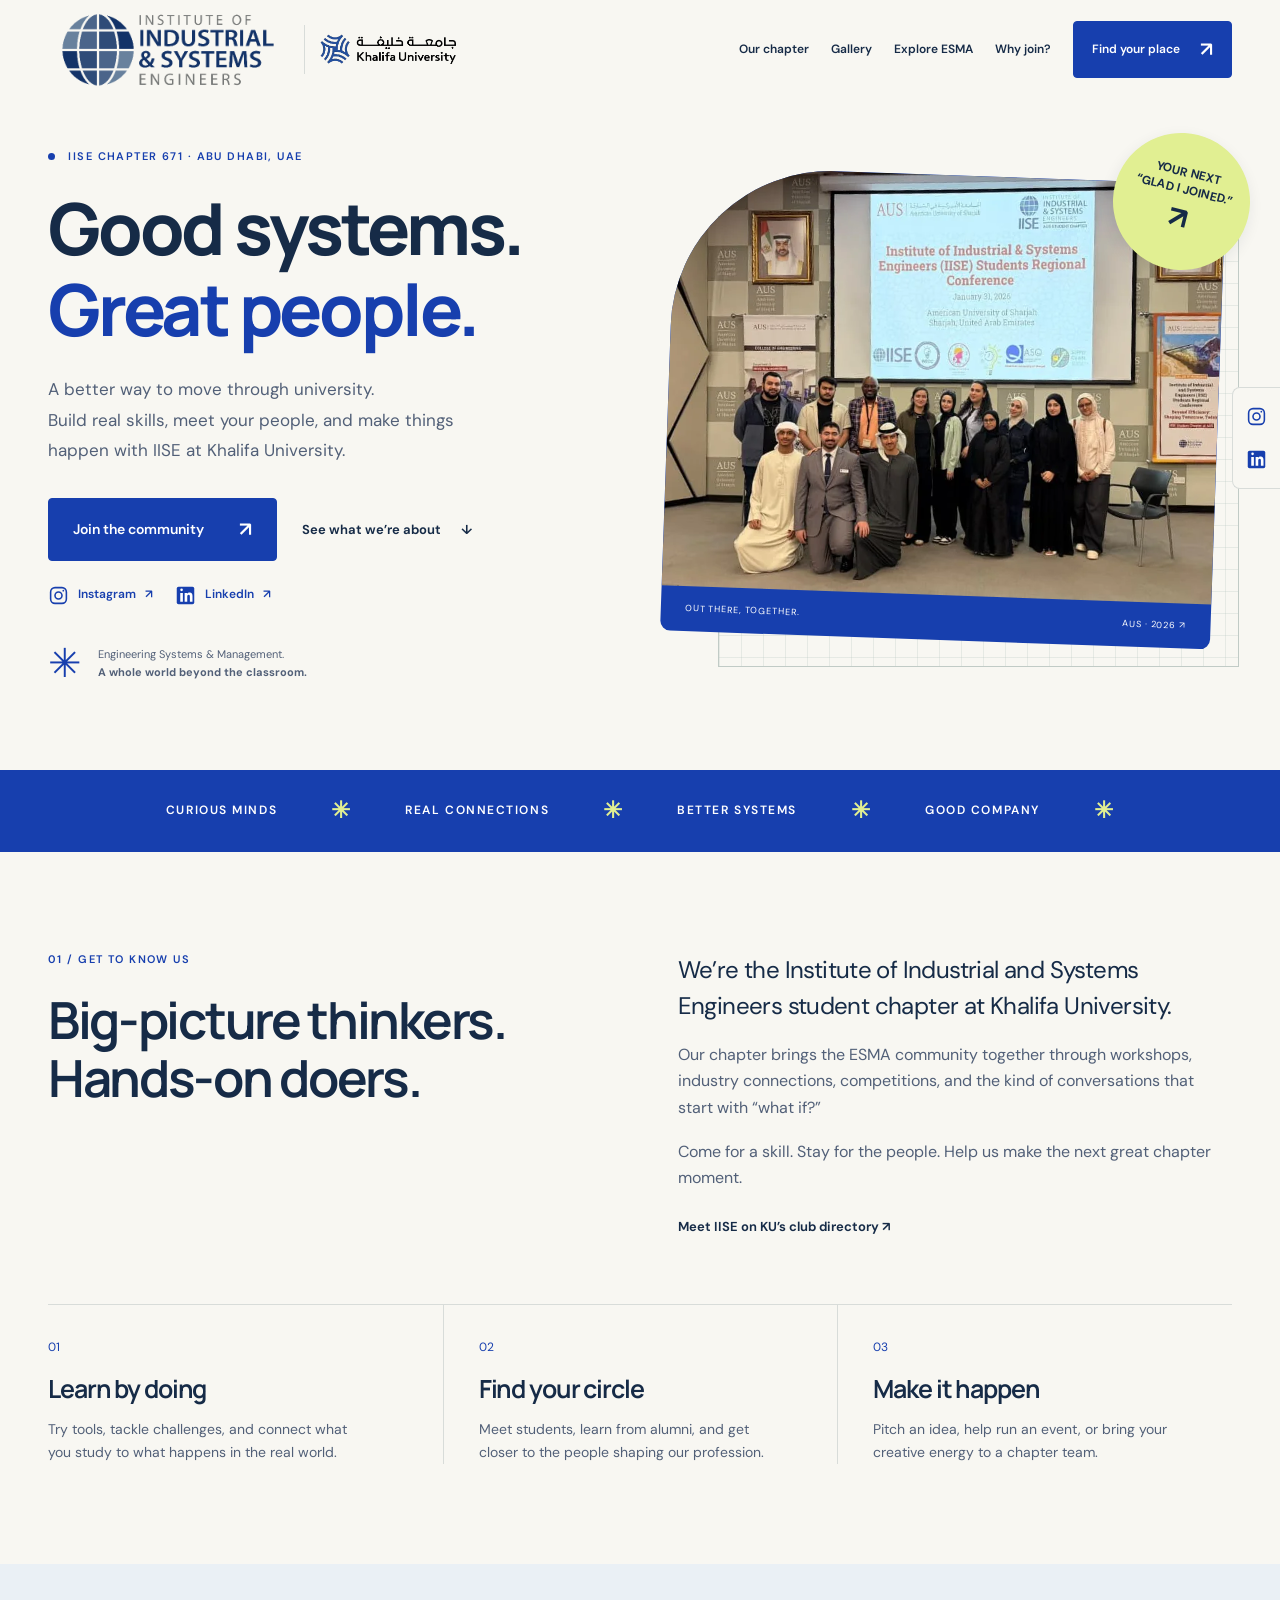
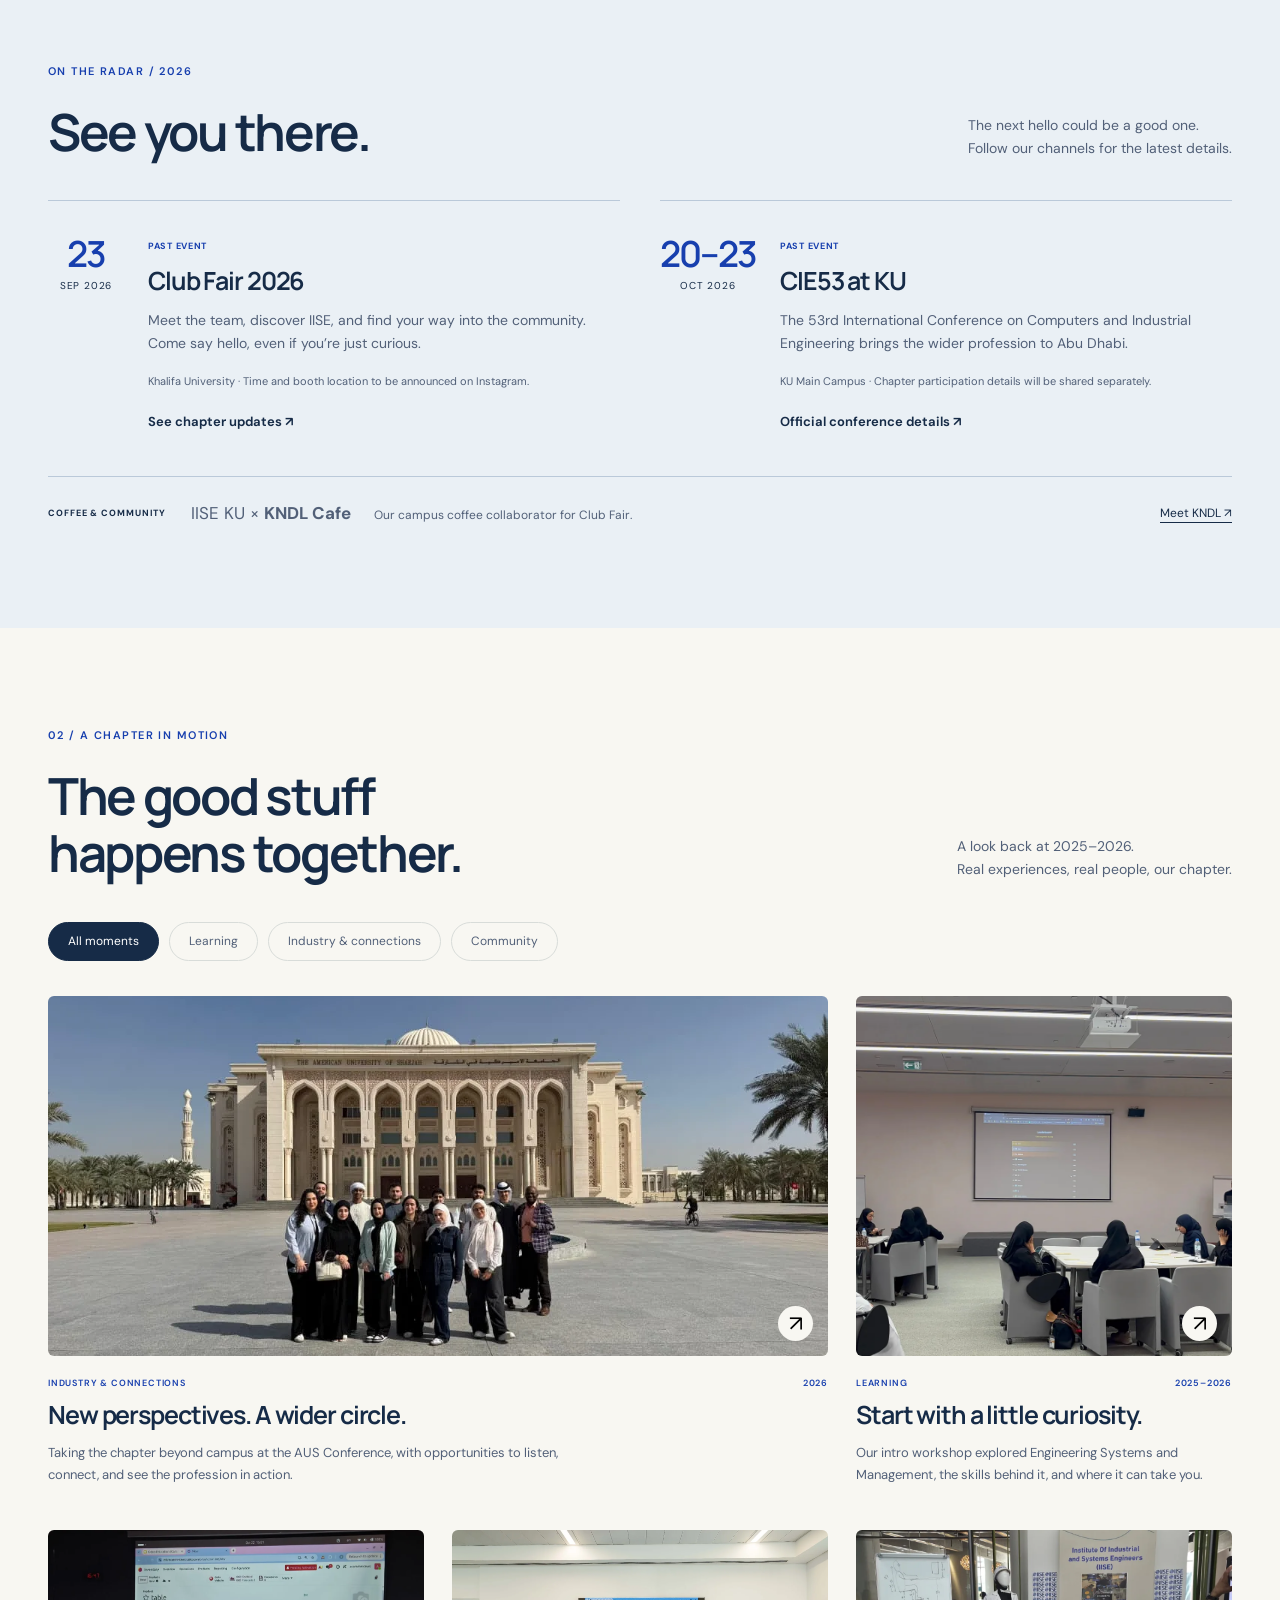
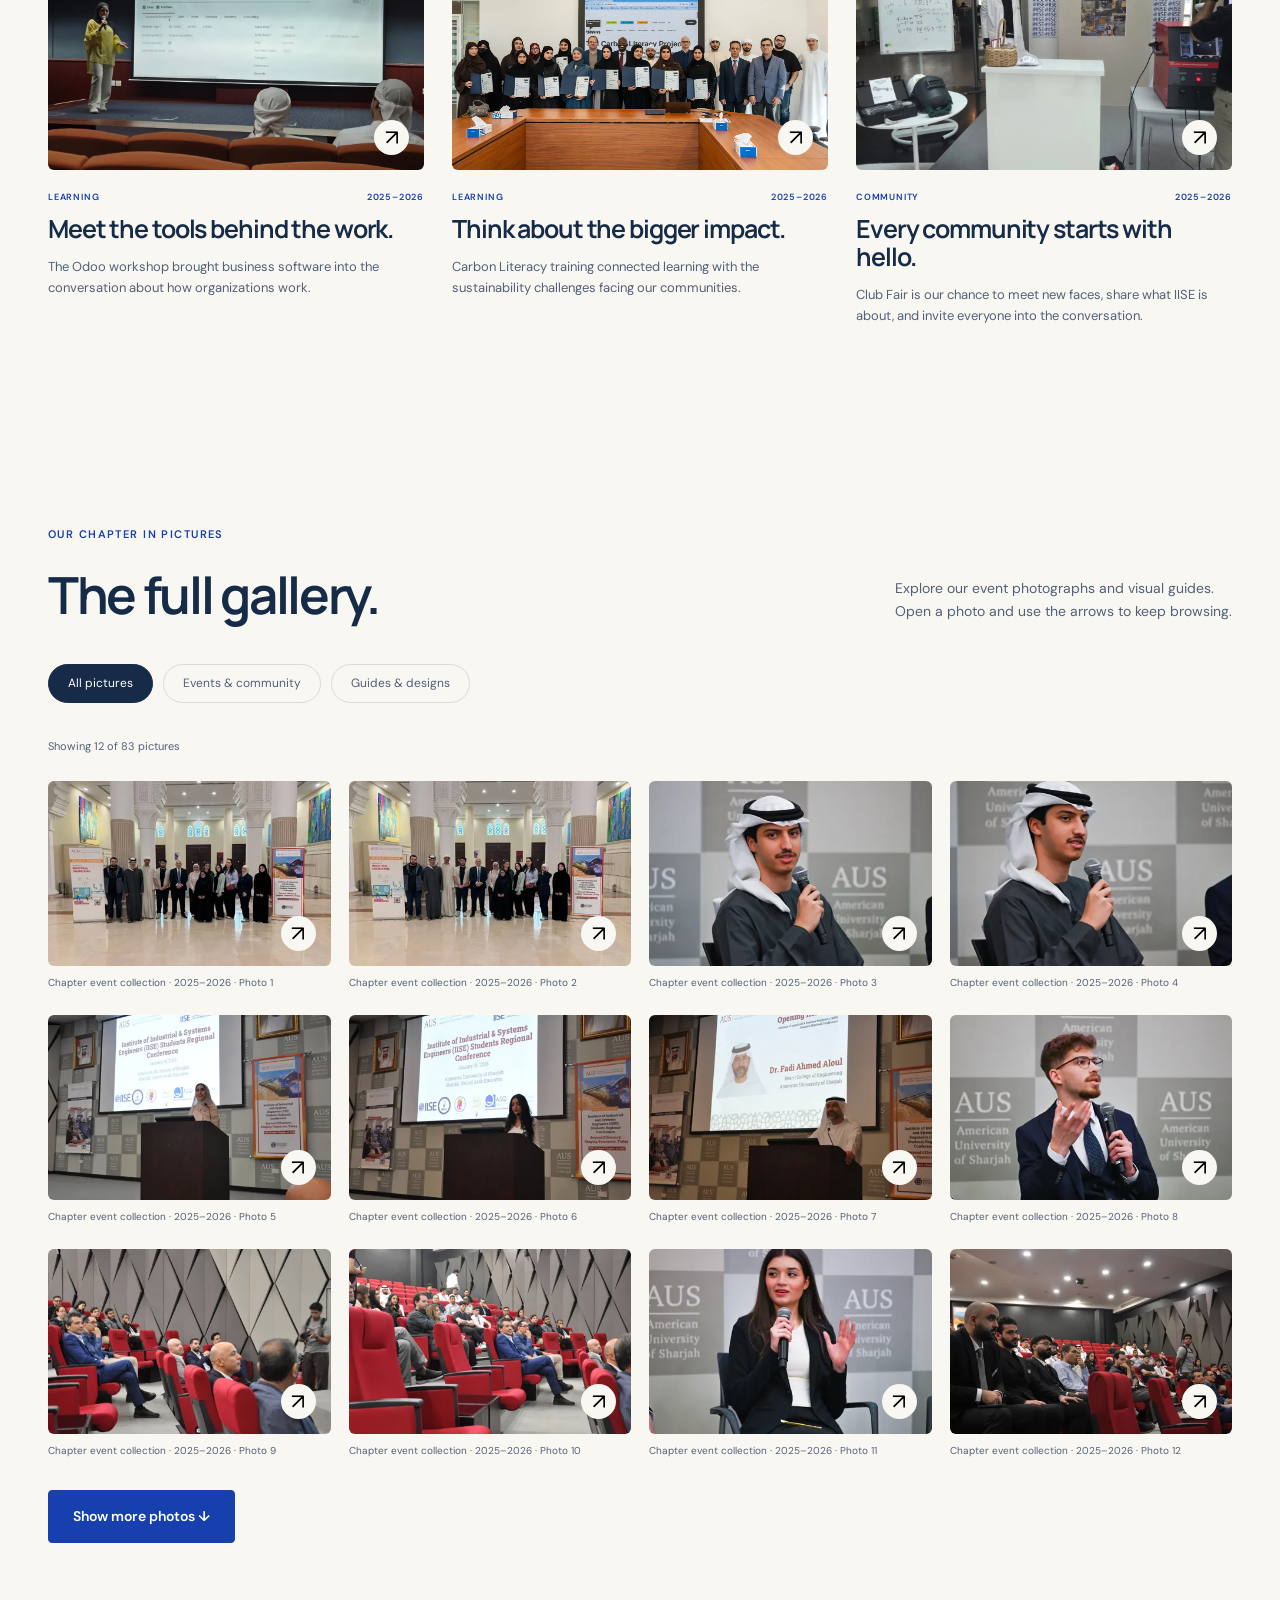
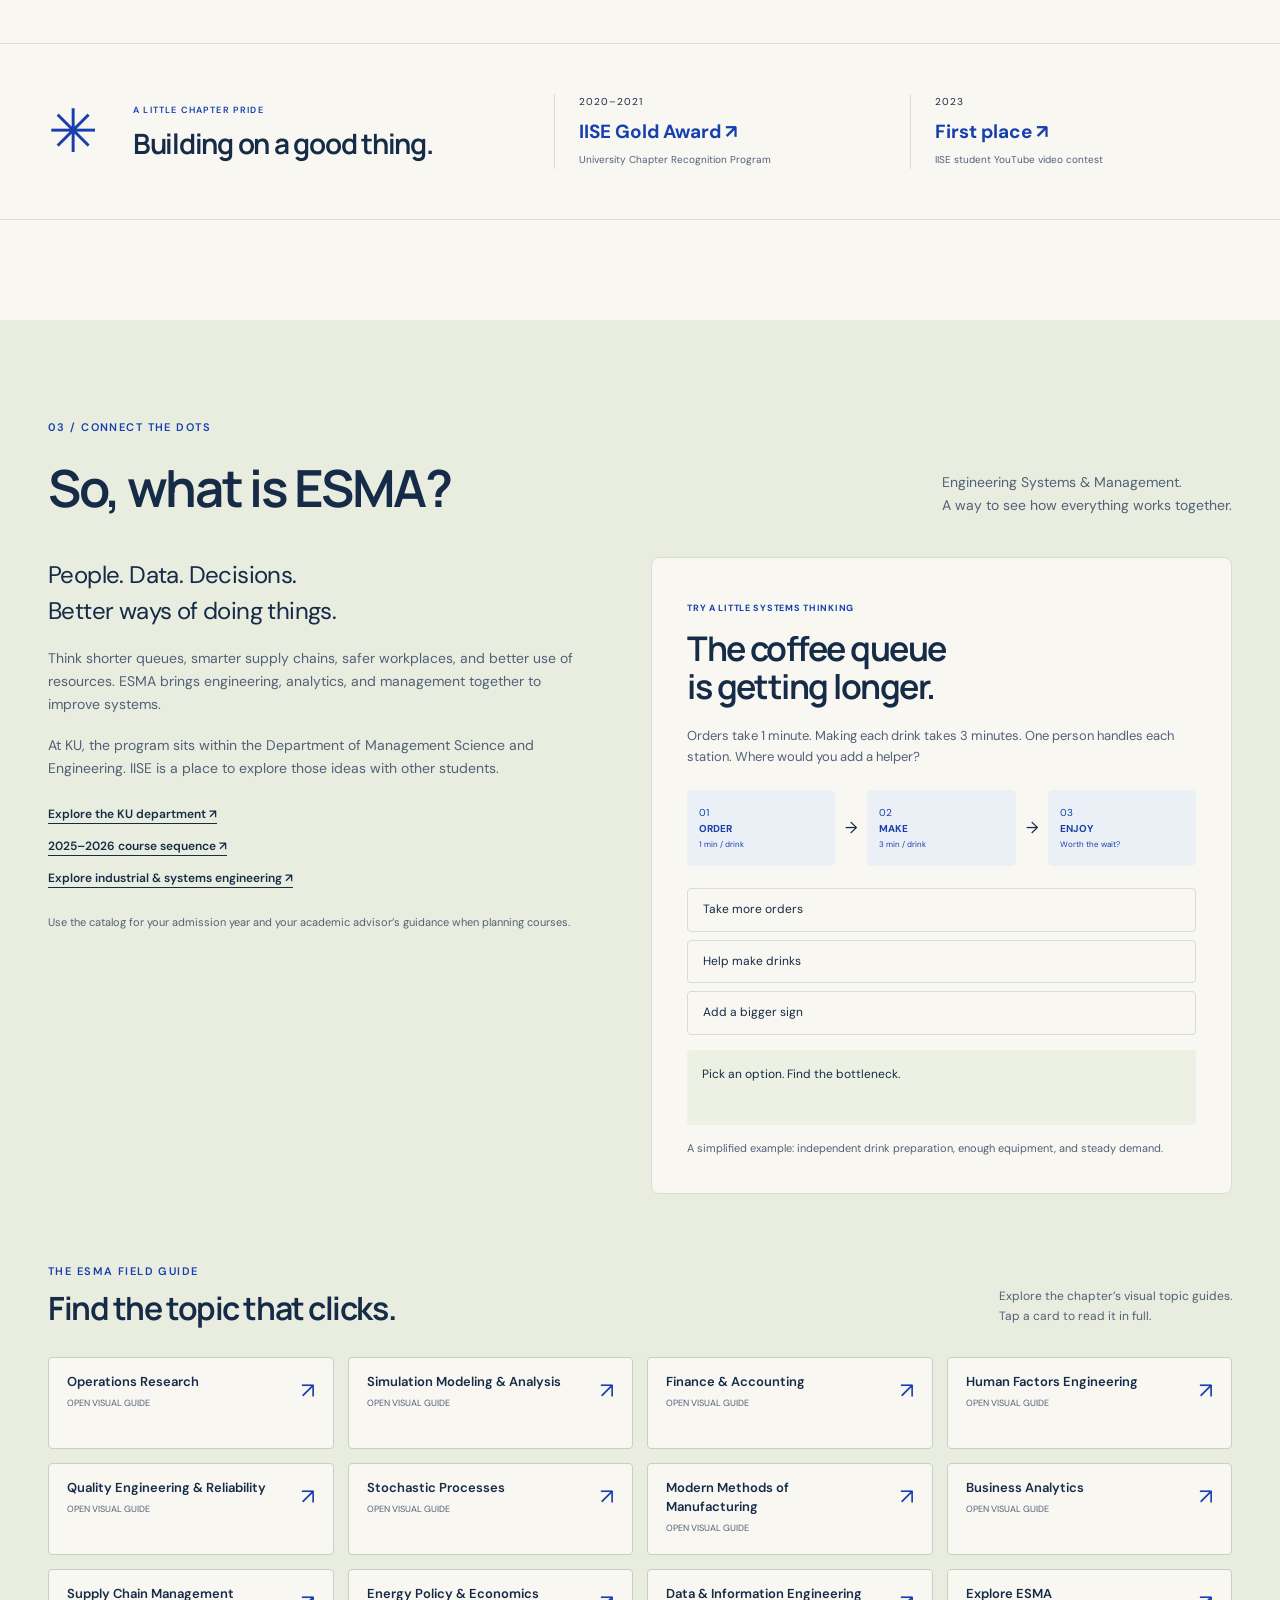
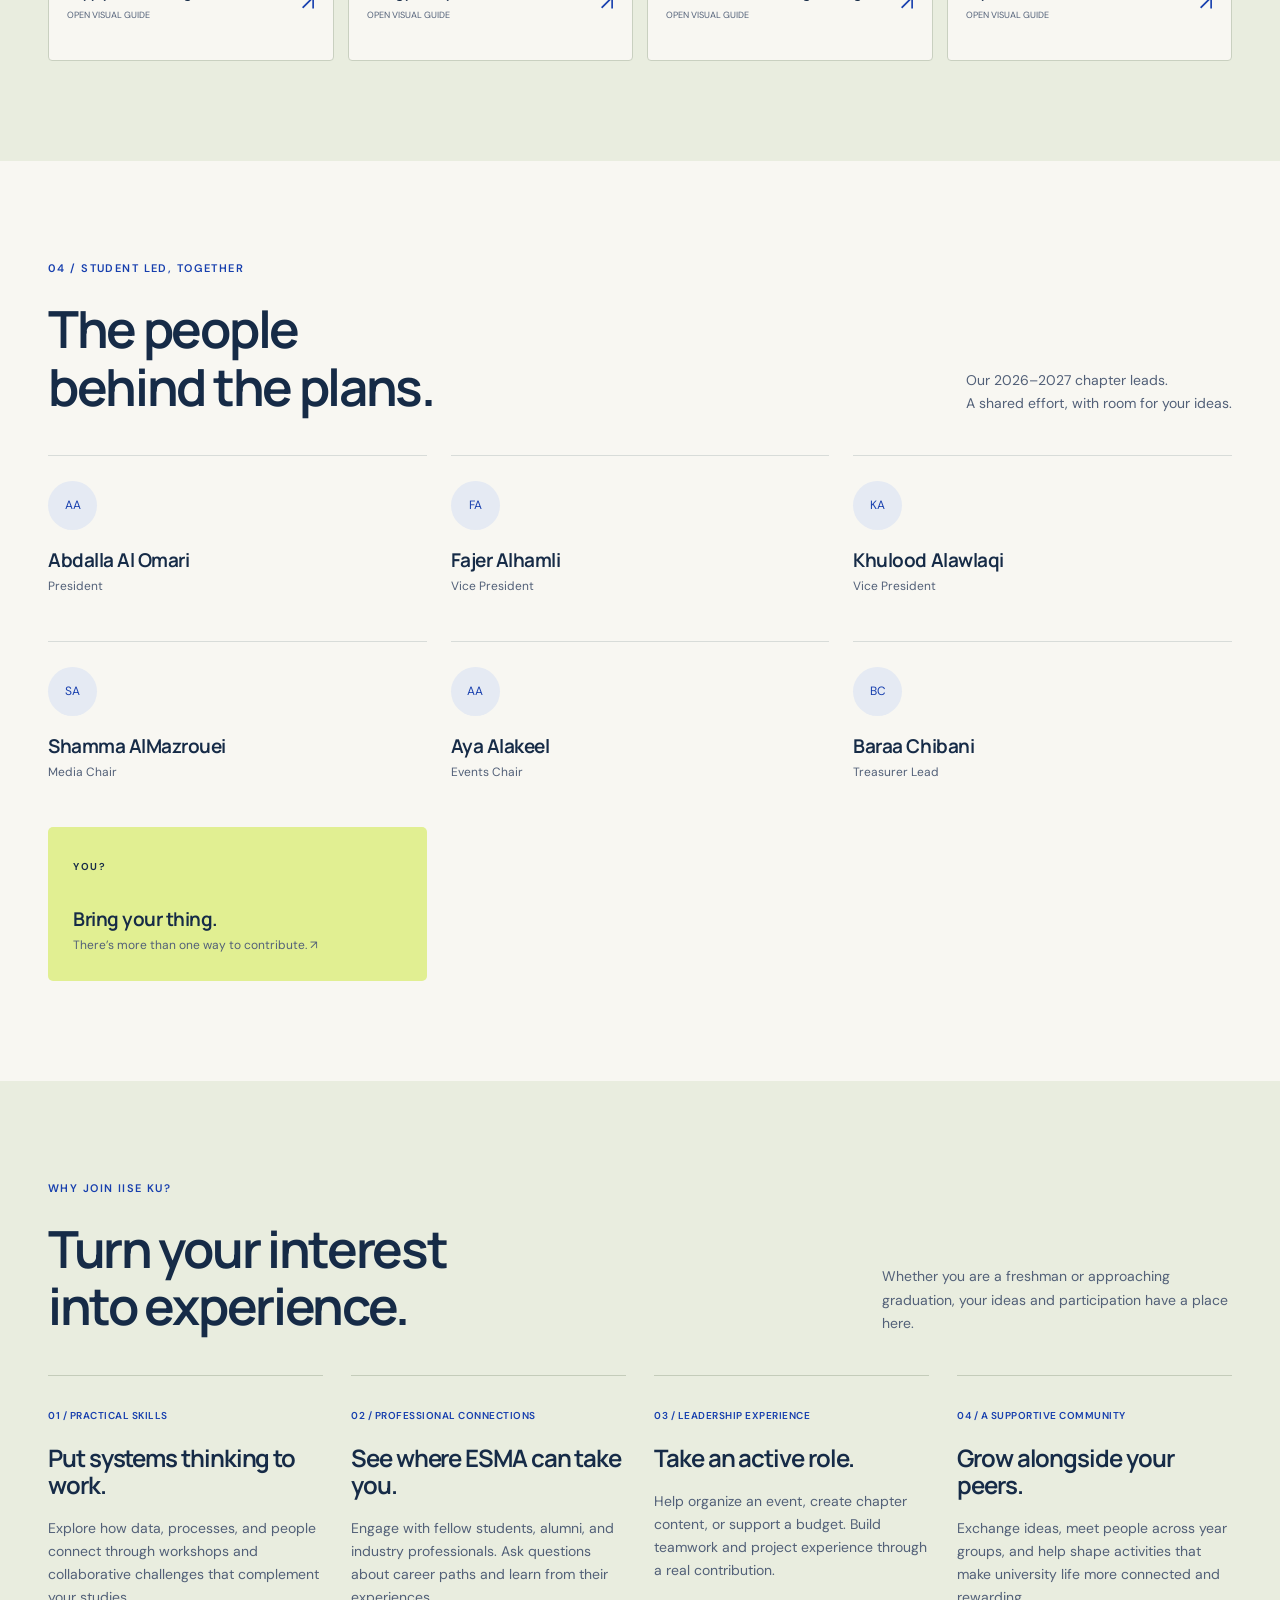
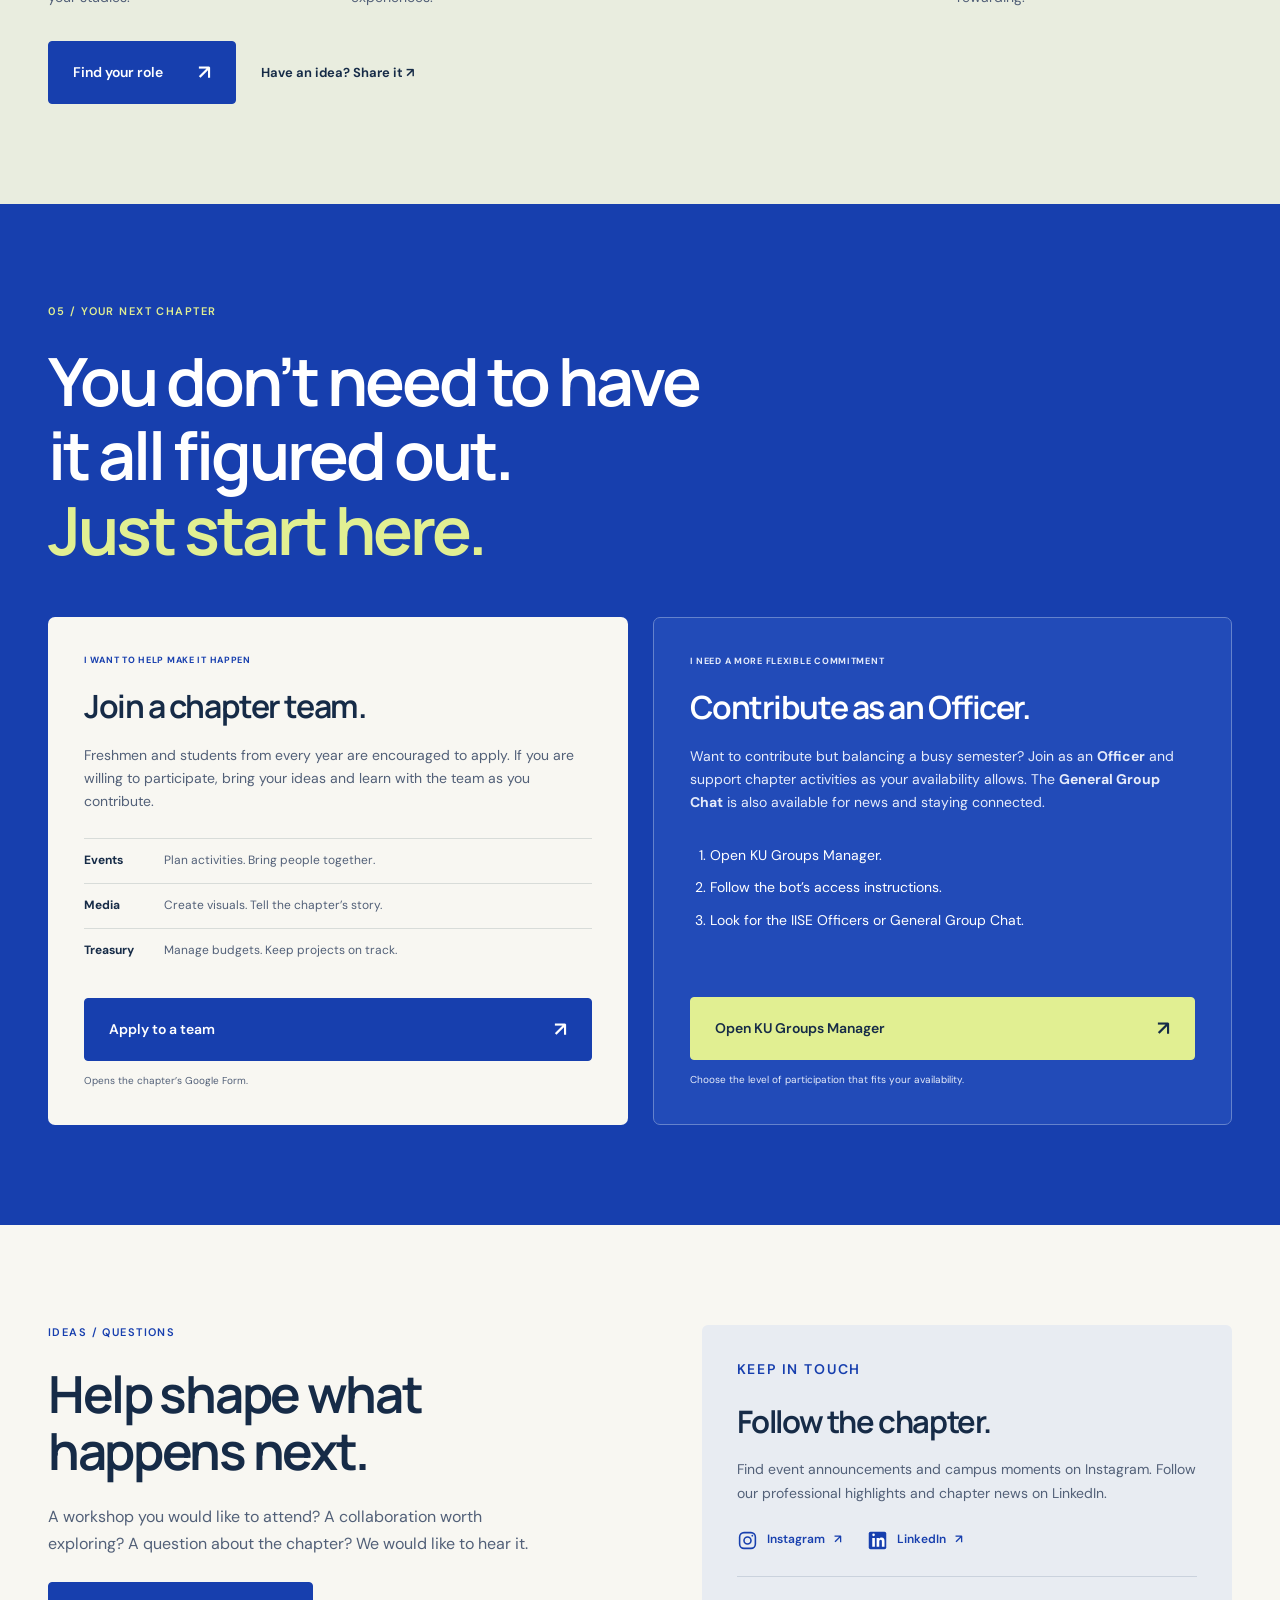
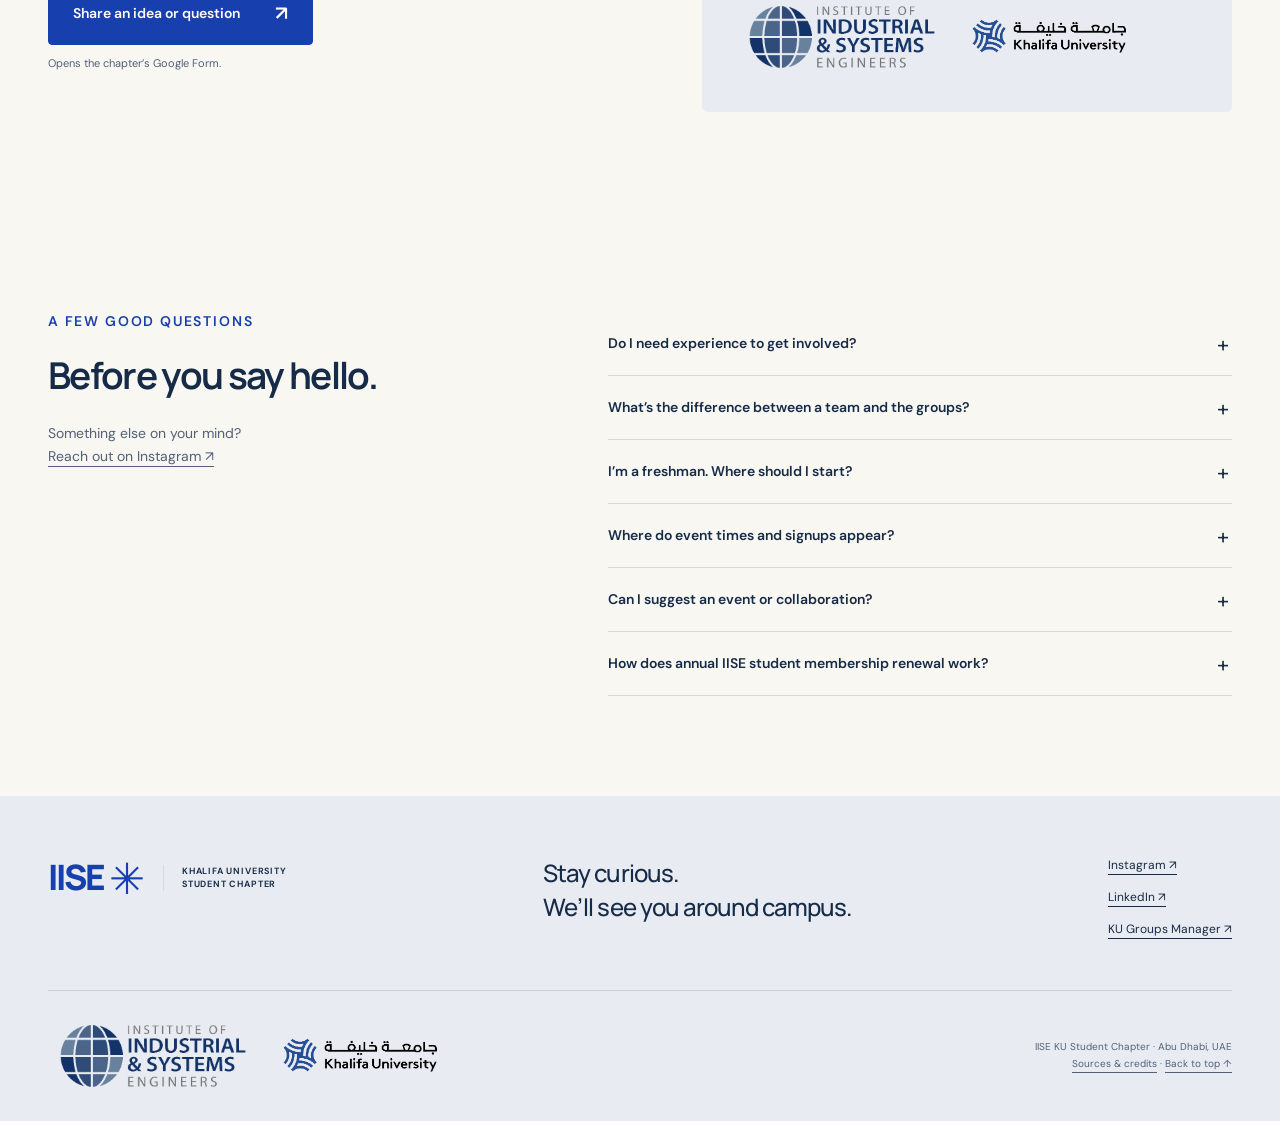
==== index.html @ 6541c5f5 "Initial chapter website" ====
<!doctype html>
<html lang="en">
<head>
<meta charset="UTF-8"><meta name="viewport" content="width=device-width,initial-scale=1">
<title>IISE KU Chapter — Find your people. Build what comes next.</title>
<meta name="description" content="Meet Khalifa University's IISE student chapter. Explore Engineering Systems and Management, discover our events, and join the community or a chapter team.">
<meta name="theme-color" content="#153ba6"><meta property="og:title" content="IISE KU Chapter — Engineering a better everyday"><meta property="og:description" content="Real skills. Good company. A community for curious minds at Khalifa University."><meta property="og:type" content="website">
<link rel="icon" href="assets/favicon.svg" type="image/svg+xml"><link rel="stylesheet" href="styles.css"><script src="app.js" defer></script>
</head>
<body>
<a class="skip" href="#main">Skip to content</a>
<header class="header"><a href="#" class="brand" aria-label="IISE KU home"><span class="header-logos"><img src="assets/iise-logo.png" alt="IISE" width="78" height="70"><img src="assets/ku-logo.png" alt="Khalifa University" width="165" height="60"></span></a><button class="menu-toggle" aria-controls="nav" aria-expanded="false">Menu <span>☰</span></button><nav id="nav" aria-label="Main navigation"><a href="#about">Our chapter</a><a href="#gallery">Gallery</a><a href="#explore">Explore ESMA</a><a href="#why-join">Why join?</a><a href="#join" class="button small">Find your place <span>↗</span></a></nav></header>
<aside class="social-rail" aria-label="Follow IISE KU"><a href="https://www.instagram.com/iise.ku/" target="_blank" rel="noopener noreferrer" aria-label="Follow IISE KU on Instagram" title="Instagram"><svg viewbox="0 0 24 24" aria-hidden="true"><rect x="3" y="3" width="18" height="18" rx="5" fill="none" stroke="currentColor" stroke-width="1.8"></rect><circle cx="12" cy="12" r="4" fill="none" stroke="currentColor" stroke-width="1.8"></circle><circle cx="17.5" cy="6.5" r="1" fill="currentColor"></circle></svg><span>Instagram</span><span aria-hidden="true">↗</span></a><a href="https://www.linkedin.com/company/khalifa-university-iise-student-chapter/" target="_blank" rel="noopener noreferrer" aria-label="Follow IISE KU on LinkedIn" title="LinkedIn"><svg viewbox="0 0 24 24" aria-hidden="true"><rect x="2" y="2" width="20" height="20" rx="2" fill="currentColor"></rect><path fill="var(--social-icon-fill,#fff)" d="M6 9h3v10H6zm1.5-5a1.5 1.5 0 1 0 0 3 1.5 1.5 0 0 0 0-3M11 9h3v1.3c.6-1 1.4-1.6 2.8-1.6 2.3 0 3.2 1.5 3.2 4V19h-3v-5.6c0-1.4-.3-2.2-1.4-2.2s-1.6.8-1.6 2.2V19h-3z"></path></svg><span>LinkedIn</span><span aria-hidden="true">↗</span></a></aside><main id="main">
<section class="hero wrap"><div class="hero-copy"><p class="eyebrow"><span class="dot"></span> IISE CHAPTER 671 · ABU DHABI, UAE</p><h1>Good systems.<br><span>Great people.</span></h1><p class="intro">A better way to move through university.<br>Build real skills, meet your people, and make things happen with IISE at Khalifa University.</p><div class="buttons"><a class="button" href="#join">Join the community <span>↗</span></a><a class="text-link" href="#moments">See what we’re about <span>↓</span></a></div><div class="hero-socials" aria-label="Chapter social media"><a href="https://www.instagram.com/iise.ku/" target="_blank" rel="noopener noreferrer"><svg viewbox="0 0 24 24" aria-hidden="true"><rect x="3" y="3" width="18" height="18" rx="5" fill="none" stroke="currentColor" stroke-width="1.8"></rect><circle cx="12" cy="12" r="4" fill="none" stroke="currentColor" stroke-width="1.8"></circle><circle cx="17.5" cy="6.5" r="1" fill="currentColor"></circle></svg><span>Instagram</span><span aria-hidden="true">↗</span></a><a href="https://www.linkedin.com/company/khalifa-university-iise-student-chapter/" target="_blank" rel="noopener noreferrer"><svg viewbox="0 0 24 24" aria-hidden="true"><rect x="2" y="2" width="20" height="20" rx="2" fill="currentColor"></rect><path fill="var(--social-icon-fill,#fff)" d="M6 9h3v10H6zm1.5-5a1.5 1.5 0 1 0 0 3 1.5 1.5 0 0 0 0-3M11 9h3v1.3c.6-1 1.4-1.6 2.8-1.6 2.3 0 3.2 1.5 3.2 4V19h-3v-5.6c0-1.4-.3-2.2-1.4-2.2s-1.6.8-1.6 2.2V19h-3z"></path></svg><span>LinkedIn</span><span aria-hidden="true">↗</span></a></div><div class="hero-bottom"><span class="mini-star" aria-hidden="true">✳</span><p>Engineering Systems &amp; Management.<br><strong>A whole world beyond the classroom.</strong></p></div></div><div class="hero-art"><div class="photo-frame"><img src="assets/hero.webp" width="1500" height="1000" alt="IISE students together at the 2026 AUS regional conference" fetchpriority="high"><div class="photo-caption"><span>OUT THERE, TOGETHER.</span><span>AUS · 2026 ↗</span></div></div><span class="sticker">YOUR NEXT<br>“GLAD I JOINED.”<span aria-hidden="true">↗</span></span><div class="grid-decoration" aria-hidden="true"></div></div></section>
<div class="ribbon" aria-label="Our interests"><span>CURIOUS MINDS</span><b aria-hidden="true">✳</b><span>REAL CONNECTIONS</span><b aria-hidden="true">✳</b><span>BETTER SYSTEMS</span><b aria-hidden="true">✳</b><span>GOOD COMPANY</span><b aria-hidden="true">✳</b></div>
<section class="section wrap about" id="about"><div><p class="eyebrow">01 / GET TO KNOW US</p><h2>Big-picture thinkers.<br>Hands-on doers.</h2></div><div><p class="large-copy">We’re the Institute of Industrial and Systems Engineers student chapter at Khalifa University.</p><p>Our chapter brings the ESMA community together through workshops, industry connections, competitions, and the kind of conversations that start with “what if?”</p><p>Come for a skill. Stay for the people. Help us make the next great chapter moment.</p><a href="https://www.ku.ac.ae/student-life/student-clubs-and-organizations" class="text-link" target="_blank" rel="noopener noreferrer">Meet IISE on KU’s club directory ↗</a></div><div class="values"><article><span>01</span><h3>Learn by doing</h3><p>Try tools, tackle challenges, and connect what you study to what happens in the real world.</p></article><article><span>02</span><h3>Find your circle</h3><p>Meet students, learn from alumni, and get closer to the people shaping our profession.</p></article><article><span>03</span><h3>Make it happen</h3><p>Pitch an idea, help run an event, or bring your creative energy to a chapter team.</p></article></div></section>
<section class="events-band" id="next"><div class="wrap section"><div class="section-top"><div><p class="eyebrow">ON THE RADAR / 2026</p><h2>See you there.</h2></div><p>The next hello could be a good one.<br>Follow our channels for the latest details.</p></div><div class="upcoming-grid"><article class="next-event" data-end="2026-09-24"><div class="date-block"><strong>23</strong><span>SEP 2026</span></div><div><span class="tag event-status">CHAPTER MEETUP</span><h3>Find us at Club Fair</h3><p>Meet the team, discover IISE, and find your way into the community. Come say hello, even if you’re just curious.</p><p class="fine">Khalifa University · Time and booth location to be announced on Instagram.</p><a href="https://www.instagram.com/iise.ku/" target="_blank" rel="noopener noreferrer" class="text-link">Get the fair details ↗</a></div></article><article class="next-event" data-end="2026-10-24"><div class="date-block"><strong>20–23</strong><span>OCT 2026</span></div><div><span class="tag event-status">AT KHALIFA UNIVERSITY</span><h3>CIE53 comes to KU</h3><p>The 53rd International Conference on Computers and Industrial Engineering brings the wider profession to Abu Dhabi.</p><p class="fine">KU Main Campus · Chapter participation details will be shared separately.</p><a href="https://www.ku.ac.ae/conferences/the-53rd-international-conference-on-computers-and-industrial-engineering-cie53" target="_blank" rel="noopener noreferrer" class="text-link">Official conference details ↗</a></div></article></div><div class="partner"><span>COFFEE &amp; COMMUNITY</span><p>IISE KU × <strong>KNDL Cafe</strong> <span class="partner-note">Our campus coffee collaborator for Club Fair.</span></p><a href="https://www.instagram.com/kndl.cafe/" target="_blank" rel="noopener noreferrer">Meet KNDL ↗</a></div></div></section>
<section class="section wrap" id="moments"><div class="section-top"><div><p class="eyebrow">02 / A CHAPTER IN MOTION</p><h2>The good stuff<br>happens together.</h2></div><p>A look back at 2025–2026.<br>Real experiences, real people, our chapter.</p></div><div class="filters" role="group" aria-label="Filter chapter moments"><button class="active" data-filter="all" aria-pressed="true">All moments</button><button data-filter="learning" aria-pressed="false">Learning</button><button data-filter="industry" aria-pressed="false">Industry &amp; connections</button><button data-filter="community" aria-pressed="false">Community</button></div><p class="sr-only" id="filter-status" aria-live="polite"></p><div class="moments-grid">
<article class="moment feature" data-category="industry"><button class="image-button" data-photo="assets/aus.webp" data-caption="KU IISE students at the AUS Conference 2026" aria-label="Enlarge AUS conference group photo"><img src="assets/aus.webp" width="1400" height="933" loading="lazy" alt="KU IISE group outside the American University of Sharjah"><span aria-hidden="true">↗</span></button><div class="moment-meta">INDUSTRY &amp; CONNECTIONS <span>2026</span></div><h3>New perspectives. A wider circle.</h3><p>Taking the chapter beyond campus at the AUS Conference, with opportunities to listen, connect, and see the profession in action.</p></article>
<article class="moment" data-category="learning"><button class="image-button" data-photo="assets/intro.webp" data-caption="IISE Intro Workshop · 2025–2026" aria-label="Enlarge intro workshop photo"><img src="assets/intro.webp" width="1200" height="800" loading="lazy" alt="Students participating in the IISE introductory workshop"><span aria-hidden="true">↗</span></button><div class="moment-meta">LEARNING <span>2025–2026</span></div><h3>Start with a little curiosity.</h3><p>Our intro workshop explored Engineering Systems and Management, the skills behind it, and where it can take you.</p></article>
<article class="moment" data-category="learning"><button class="image-button" data-photo="assets/odoo.webp" data-caption="Odoo Workshop · 2025–2026" aria-label="Enlarge Odoo workshop photo"><img src="assets/odoo.webp" width="1200" height="800" loading="lazy" alt="A presenter demonstrating software in the Odoo workshop"><span aria-hidden="true">↗</span></button><div class="moment-meta">LEARNING <span>2025–2026</span></div><h3>Meet the tools behind the work.</h3><p>The Odoo workshop brought business software into the conversation about how organizations work.</p></article>
<article class="moment" data-category="learning"><button class="image-button" data-photo="assets/carbon.webp" data-caption="Carbon Literacy Training · 2025–2026" aria-label="Enlarge Carbon Literacy training photo"><img src="assets/carbon.webp" width="1400" height="900" loading="lazy" alt="Carbon Literacy training participants holding certificates"><span aria-hidden="true">↗</span></button><div class="moment-meta">LEARNING <span>2025–2026</span></div><h3>Think about the bigger impact.</h3><p>Carbon Literacy training connected learning with the sustainability challenges facing our communities.</p></article>
<article class="moment" data-category="community"><button class="image-button" data-photo="assets/fair.webp" data-caption="IISE Club Fair booth · 2025–2026" aria-label="Enlarge Club Fair booth photo"><img src="assets/fair.webp" width="1000" height="1200" loading="lazy" alt="IISE's previous Club Fair booth with chapter displays"><span aria-hidden="true">↗</span></button><div class="moment-meta">COMMUNITY <span>2025–2026</span></div><h3>Every community starts with hello.</h3><p>Club Fair is our chance to meet new faces, share what IISE is about, and invite everyone into the conversation.</p></article></div></section>
<section class="section wrap" id="gallery"><div class="section-top"><div><p class="eyebrow">OUR CHAPTER IN PICTURES</p><h2>The full gallery.</h2></div><p>Explore our event photographs and visual guides.<br>Open a photo and use the arrows to keep browsing.</p></div><div class="filters" role="group" aria-label="Filter gallery"><button class="active" data-gallery-filter="all" aria-pressed="true">All pictures</button><button data-gallery-filter="events" aria-pressed="false">Events &amp; community</button><button data-gallery-filter="guides" aria-pressed="false">Guides &amp; designs</button></div><p id="gallery-status" class="fine" aria-live="polite"></p><div class="gallery-grid"><article class="gallery-item" data-gallery-category="events"><button class="image-button" data-gallery-photo data-photo="assets/gallery/001.webp" data-caption="Chapter event collection · 2025–2026 · Photo 1" aria-label="Enlarge Chapter event collection · 2025–2026 · Photo 1"><img src="assets/gallery/001-thumb.webp" width="480" height="360" loading="lazy" alt="Chapter event collection · 2025–2026 · Photo 1"><span aria-hidden="true">↗</span></button><p>Chapter event collection · 2025–2026 · Photo 1</p></article><article class="gallery-item" data-gallery-category="events"><button class="image-button" data-gallery-photo data-photo="assets/gallery/002.webp" data-caption="Chapter event collection · 2025–2026 · Photo 2" aria-label="Enlarge Chapter event collection · 2025–2026 · Photo 2"><img src="assets/gallery/002-thumb.webp" width="480" height="360" loading="lazy" alt="Chapter event collection · 2025–2026 · Photo 2"><span aria-hidden="true">↗</span></button><p>Chapter event collection · 2025–2026 · Photo 2</p></article><article class="gallery-item" data-gallery-category="events"><button class="image-button" data-gallery-photo data-photo="assets/gallery/003.webp" data-caption="Chapter event collection · 2025–2026 · Photo 3" aria-label="Enlarge Chapter event collection · 2025–2026 · Photo 3"><img src="assets/gallery/003-thumb.webp" width="480" height="360" loading="lazy" alt="Chapter event collection · 2025–2026 · Photo 3"><span aria-hidden="true">↗</span></button><p>Chapter event collection · 2025–2026 · Photo 3</p></article><article class="gallery-item" data-gallery-category="events"><button class="image-button" data-gallery-photo data-photo="assets/gallery/004.webp" data-caption="Chapter event collection · 2025–2026 · Photo 4" aria-label="Enlarge Chapter event collection · 2025–2026 · Photo 4"><img src="assets/gallery/004-thumb.webp" width="480" height="360" loading="lazy" alt="Chapter event collection · 2025–2026 · Photo 4"><span aria-hidden="true">↗</span></button><p>Chapter event collection · 2025–2026 · Photo 4</p></article><article class="gallery-item" data-gallery-category="events"><button class="image-button" data-gallery-photo data-photo="assets/gallery/005.webp" data-caption="Chapter event collection · 2025–2026 · Photo 5" aria-label="Enlarge Chapter event collection · 2025–2026 · Photo 5"><img src="assets/gallery/005-thumb.webp" width="480" height="360" loading="lazy" alt="Chapter event collection · 2025–2026 · Photo 5"><span aria-hidden="true">↗</span></button><p>Chapter event collection · 2025–2026 · Photo 5</p></article><article class="gallery-item" data-gallery-category="events"><button class="image-button" data-gallery-photo data-photo="assets/gallery/006.webp" data-caption="Chapter event collection · 2025–2026 · Photo 6" aria-label="Enlarge Chapter event collection · 2025–2026 · Photo 6"><img src="assets/gallery/006-thumb.webp" width="480" height="360" loading="lazy" alt="Chapter event collection · 2025–2026 · Photo 6"><span aria-hidden="true">↗</span></button><p>Chapter event collection · 2025–2026 · Photo 6</p></article><article class="gallery-item" data-gallery-category="events"><button class="image-button" data-gallery-photo data-photo="assets/gallery/007.webp" data-caption="Chapter event collection · 2025–2026 · Photo 7" aria-label="Enlarge Chapter event collection · 2025–2026 · Photo 7"><img src="assets/gallery/007-thumb.webp" width="480" height="360" loading="lazy" alt="Chapter event collection · 2025–2026 · Photo 7"><span aria-hidden="true">↗</span></button><p>Chapter event collection · 2025–2026 · Photo 7</p></article><article class="gallery-item" data-gallery-category="events"><button class="image-button" data-gallery-photo data-photo="assets/gallery/008.webp" data-caption="Chapter event collection · 2025–2026 · Photo 8" aria-label="Enlarge Chapter event collection · 2025–2026 · Photo 8"><img src="assets/gallery/008-thumb.webp" width="480" height="360" loading="lazy" alt="Chapter event collection · 2025–2026 · Photo 8"><span aria-hidden="true">↗</span></button><p>Chapter event collection · 2025–2026 · Photo 8</p></article><article class="gallery-item" data-gallery-category="events"><button class="image-button" data-gallery-photo data-photo="assets/gallery/009.webp" data-caption="Chapter event collection · 2025–2026 · Photo 9" aria-label="Enlarge Chapter event collection · 2025–2026 · Photo 9"><img src="assets/gallery/009-thumb.webp" width="480" height="360" loading="lazy" alt="Chapter event collection · 2025–2026 · Photo 9"><span aria-hidden="true">↗</span></button><p>Chapter event collection · 2025–2026 · Photo 9</p></article><article class="gallery-item" data-gallery-category="events"><button class="image-button" data-gallery-photo data-photo="assets/gallery/010.webp" data-caption="Chapter event collection · 2025–2026 · Photo 10" aria-label="Enlarge Chapter event collection · 2025–2026 · Photo 10"><img src="assets/gallery/010-thumb.webp" width="480" height="360" loading="lazy" alt="Chapter event collection · 2025–2026 · Photo 10"><span aria-hidden="true">↗</span></button><p>Chapter event collection · 2025–2026 · Photo 10</p></article><article class="gallery-item" data-gallery-category="events"><button class="image-button" data-gallery-photo data-photo="assets/gallery/011.webp" data-caption="Chapter event collection · 2025–2026 · Photo 11" aria-label="Enlarge Chapter event collection · 2025–2026 · Photo 11"><img src="assets/gallery/011-thumb.webp" width="480" height="360" loading="lazy" alt="Chapter event collection · 2025–2026 · Photo 11"><span aria-hidden="true">↗</span></button><p>Chapter event collection · 2025–2026 · Photo 11</p></article><article class="gallery-item" data-gallery-category="events"><button class="image-button" data-gallery-photo data-photo="assets/gallery/012.webp" data-caption="Chapter event collection · 2025–2026 · Photo 12" aria-label="Enlarge Chapter event collection · 2025–2026 · Photo 12"><img src="assets/gallery/012-thumb.webp" width="480" height="360" loading="lazy" alt="Chapter event collection · 2025–2026 · Photo 12"><span aria-hidden="true">↗</span></button><p>Chapter event collection · 2025–2026 · Photo 12</p></article><article class="gallery-item" data-gallery-category="events"><button class="image-button" data-gallery-photo data-photo="assets/gallery/013.webp" data-caption="Chapter event collection · 2025–2026 · Photo 13" aria-label="Enlarge Chapter event collection · 2025–2026 · Photo 13"><img src="assets/gallery/013-thumb.webp" width="480" height="360" loading="lazy" alt="Chapter event collection · 2025–2026 · Photo 13"><span aria-hidden="true">↗</span></button><p>Chapter event collection · 2025–2026 · Photo 13</p></article><article class="gallery-item" data-gallery-category="events"><button class="image-button" data-gallery-photo data-photo="assets/gallery/014.webp" data-caption="Chapter event collection · 2025–2026 · Photo 14" aria-label="Enlarge Chapter event collection · 2025–2026 · Photo 14"><img src="assets/gallery/014-thumb.webp" width="480" height="360" loading="lazy" alt="Chapter event collection · 2025–2026 · Photo 14"><span aria-hidden="true">↗</span></button><p>Chapter event collection · 2025–2026 · Photo 14</p></article><article class="gallery-item" data-gallery-category="events"><button class="image-button" data-gallery-photo data-photo="assets/gallery/015.webp" data-caption="Chapter event collection · 2025–2026 · Photo 15" aria-label="Enlarge Chapter event collection · 2025–2026 · Photo 15"><img src="assets/gallery/015-thumb.webp" width="480" height="360" loading="lazy" alt="Chapter event collection · 2025–2026 · Photo 15"><span aria-hidden="true">↗</span></button><p>Chapter event collection · 2025–2026 · Photo 15</p></article><article class="gallery-item" data-gallery-category="events"><button class="image-button" data-gallery-photo data-photo="assets/gallery/016.webp" data-caption="Chapter event collection · 2025–2026 · Photo 16" aria-label="Enlarge Chapter event collection · 2025–2026 · Photo 16"><img src="assets/gallery/016-thumb.webp" width="480" height="360" loading="lazy" alt="Chapter event collection · 2025–2026 · Photo 16"><span aria-hidden="true">↗</span></button><p>Chapter event collection · 2025–2026 · Photo 16</p></article><article class="gallery-item" data-gallery-category="events"><button class="image-button" data-gallery-photo data-photo="assets/gallery/017.webp" data-caption="Chapter event collection · 2025–2026 · Photo 17" aria-label="Enlarge Chapter event collection · 2025–2026 · Photo 17"><img src="assets/gallery/017-thumb.webp" width="480" height="360" loading="lazy" alt="Chapter event collection · 2025–2026 · Photo 17"><span aria-hidden="true">↗</span></button><p>Chapter event collection · 2025–2026 · Photo 17</p></article><article class="gallery-item" data-gallery-category="events"><button class="image-button" data-gallery-photo data-photo="assets/gallery/018.webp" data-caption="Chapter event collection · 2025–2026 · Photo 18" aria-label="Enlarge Chapter event collection · 2025–2026 · Photo 18"><img src="assets/gallery/018-thumb.webp" width="480" height="360" loading="lazy" alt="Chapter event collection · 2025–2026 · Photo 18"><span aria-hidden="true">↗</span></button><p>Chapter event collection · 2025–2026 · Photo 18</p></article><article class="gallery-item" data-gallery-category="events"><button class="image-button" data-gallery-photo data-photo="assets/gallery/019.webp" data-caption="Chapter event collection · 2025–2026 · Photo 19" aria-label="Enlarge Chapter event collection · 2025–2026 · Photo 19"><img src="assets/gallery/019-thumb.webp" width="480" height="360" loading="lazy" alt="Chapter event collection · 2025–2026 · Photo 19"><span aria-hidden="true">↗</span></button><p>Chapter event collection · 2025–2026 · Photo 19</p></article><article class="gallery-item" data-gallery-category="events"><button class="image-button" data-gallery-photo data-photo="assets/gallery/020.webp" data-caption="Chapter event collection · 2025–2026 · Photo 20" aria-label="Enlarge Chapter event collection · 2025–2026 · Photo 20"><img src="assets/gallery/020-thumb.webp" width="480" height="360" loading="lazy" alt="Chapter event collection · 2025–2026 · Photo 20"><span aria-hidden="true">↗</span></button><p>Chapter event collection · 2025–2026 · Photo 20</p></article><article class="gallery-item" data-gallery-category="events"><button class="image-button" data-gallery-photo data-photo="assets/gallery/021.webp" data-caption="Chapter event collection · 2025–2026 · Photo 21" aria-label="Enlarge Chapter event collection · 2025–2026 · Photo 21"><img src="assets/gallery/021-thumb.webp" width="480" height="360" loading="lazy" alt="Chapter event collection · 2025–2026 · Photo 21"><span aria-hidden="true">↗</span></button><p>Chapter event collection · 2025–2026 · Photo 21</p></article><article class="gallery-item" data-gallery-category="events"><button class="image-button" data-gallery-photo data-photo="assets/gallery/022.webp" data-caption="Chapter event collection · 2025–2026 · Photo 22" aria-label="Enlarge Chapter event collection · 2025–2026 · Photo 22"><img src="assets/gallery/022-thumb.webp" width="480" height="360" loading="lazy" alt="Chapter event collection · 2025–2026 · Photo 22"><span aria-hidden="true">↗</span></button><p>Chapter event collection · 2025–2026 · Photo 22</p></article><article class="gallery-item" data-gallery-category="events"><button class="image-button" data-gallery-photo data-photo="assets/gallery/023.webp" data-caption="Chapter event collection · 2025–2026 · Photo 23" aria-label="Enlarge Chapter event collection · 2025–2026 · Photo 23"><img src="assets/gallery/023-thumb.webp" width="480" height="360" loading="lazy" alt="Chapter event collection · 2025–2026 · Photo 23"><span aria-hidden="true">↗</span></button><p>Chapter event collection · 2025–2026 · Photo 23</p></article><article class="gallery-item" data-gallery-category="events"><button class="image-button" data-gallery-photo data-photo="assets/gallery/024.webp" data-caption="Chapter event collection · 2025–2026 · Photo 24" aria-label="Enlarge Chapter event collection · 2025–2026 · Photo 24"><img src="assets/gallery/024-thumb.webp" width="480" height="360" loading="lazy" alt="Chapter event collection · 2025–2026 · Photo 24"><span aria-hidden="true">↗</span></button><p>Chapter event collection · 2025–2026 · Photo 24</p></article><article class="gallery-item" data-gallery-category="events"><button class="image-button" data-gallery-photo data-photo="assets/gallery/025.webp" data-caption="Chapter event collection · 2025–2026 · Photo 25" aria-label="Enlarge Chapter event collection · 2025–2026 · Photo 25"><img src="assets/gallery/025-thumb.webp" width="480" height="360" loading="lazy" alt="Chapter event collection · 2025–2026 · Photo 25"><span aria-hidden="true">↗</span></button><p>Chapter event collection · 2025–2026 · Photo 25</p></article><article class="gallery-item" data-gallery-category="events"><button class="image-button" data-gallery-photo data-photo="assets/gallery/026.webp" data-caption="Chapter event collection · 2025–2026 · Photo 26" aria-label="Enlarge Chapter event collection · 2025–2026 · Photo 26"><img src="assets/gallery/026-thumb.webp" width="480" height="360" loading="lazy" alt="Chapter event collection · 2025–2026 · Photo 26"><span aria-hidden="true">↗</span></button><p>Chapter event collection · 2025–2026 · Photo 26</p></article><article class="gallery-item" data-gallery-category="events"><button class="image-button" data-gallery-photo data-photo="assets/gallery/027.webp" data-caption="Chapter event collection · 2025–2026 · Photo 27" aria-label="Enlarge Chapter event collection · 2025–2026 · Photo 27"><img src="assets/gallery/027-thumb.webp" width="480" height="360" loading="lazy" alt="Chapter event collection · 2025–2026 · Photo 27"><span aria-hidden="true">↗</span></button><p>Chapter event collection · 2025–2026 · Photo 27</p></article><article class="gallery-item" data-gallery-category="events"><button class="image-button" data-gallery-photo data-photo="assets/gallery/028.webp" data-caption="Chapter event collection · 2025–2026 · Photo 28" aria-label="Enlarge Chapter event collection · 2025–2026 · Photo 28"><img src="assets/gallery/028-thumb.webp" width="480" height="360" loading="lazy" alt="Chapter event collection · 2025–2026 · Photo 28"><span aria-hidden="true">↗</span></button><p>Chapter event collection · 2025–2026 · Photo 28</p></article><article class="gallery-item" data-gallery-category="events"><button class="image-button" data-gallery-photo data-photo="assets/gallery/029.webp" data-caption="Chapter event collection · 2025–2026 · Photo 29" aria-label="Enlarge Chapter event collection · 2025–2026 · Photo 29"><img src="assets/gallery/029-thumb.webp" width="480" height="360" loading="lazy" alt="Chapter event collection · 2025–2026 · Photo 29"><span aria-hidden="true">↗</span></button><p>Chapter event collection · 2025–2026 · Photo 29</p></article><article class="gallery-item" data-gallery-category="events"><button class="image-button" data-gallery-photo data-photo="assets/gallery/030.webp" data-caption="Chapter event collection · 2025–2026 · Photo 30" aria-label="Enlarge Chapter event collection · 2025–2026 · Photo 30"><img src="assets/gallery/030-thumb.webp" width="480" height="360" loading="lazy" alt="Chapter event collection · 2025–2026 · Photo 30"><span aria-hidden="true">↗</span></button><p>Chapter event collection · 2025–2026 · Photo 30</p></article><article class="gallery-item" data-gallery-category="events"><button class="image-button" data-gallery-photo data-photo="assets/gallery/031.webp" data-caption="Chapter event collection · 2025–2026 · Photo 31" aria-label="Enlarge Chapter event collection · 2025–2026 · Photo 31"><img src="assets/gallery/031-thumb.webp" width="480" height="360" loading="lazy" alt="Chapter event collection · 2025–2026 · Photo 31"><span aria-hidden="true">↗</span></button><p>Chapter event collection · 2025–2026 · Photo 31</p></article><article class="gallery-item" data-gallery-category="events"><button class="image-button" data-gallery-photo data-photo="assets/gallery/032.webp" data-caption="Chapter event collection · 2025–2026 · Photo 32" aria-label="Enlarge Chapter event collection · 2025–2026 · Photo 32"><img src="assets/gallery/032-thumb.webp" width="480" height="360" loading="lazy" alt="Chapter event collection · 2025–2026 · Photo 32"><span aria-hidden="true">↗</span></button><p>Chapter event collection · 2025–2026 · Photo 32</p></article><article class="gallery-item" data-gallery-category="events"><button class="image-button" data-gallery-photo data-photo="assets/gallery/033.webp" data-caption="Chapter event collection · 2025–2026 · Photo 33" aria-label="Enlarge Chapter event collection · 2025–2026 · Photo 33"><img src="assets/gallery/033-thumb.webp" width="480" height="360" loading="lazy" alt="Chapter event collection · 2025–2026 · Photo 33"><span aria-hidden="true">↗</span></button><p>Chapter event collection · 2025–2026 · Photo 33</p></article><article class="gallery-item" data-gallery-category="events"><button class="image-button" data-gallery-photo data-photo="assets/gallery/034.webp" data-caption="Chapter event collection · 2025–2026 · Photo 34" aria-label="Enlarge Chapter event collection · 2025–2026 · Photo 34"><img src="assets/gallery/034-thumb.webp" width="480" height="360" loading="lazy" alt="Chapter event collection · 2025–2026 · Photo 34"><span aria-hidden="true">↗</span></button><p>Chapter event collection · 2025–2026 · Photo 34</p></article><article class="gallery-item" data-gallery-category="events"><button class="image-button" data-gallery-photo data-photo="assets/gallery/035.webp" data-caption="Chapter event collection · 2025–2026 · Photo 35" aria-label="Enlarge Chapter event collection · 2025–2026 · Photo 35"><img src="assets/gallery/035-thumb.webp" width="480" height="360" loading="lazy" alt="Chapter event collection · 2025–2026 · Photo 35"><span aria-hidden="true">↗</span></button><p>Chapter event collection · 2025–2026 · Photo 35</p></article><article class="gallery-item" data-gallery-category="events"><button class="image-button" data-gallery-photo data-photo="assets/gallery/036.webp" data-caption="Chapter event collection · 2025–2026 · Photo 36" aria-label="Enlarge Chapter event collection · 2025–2026 · Photo 36"><img src="assets/gallery/036-thumb.webp" width="480" height="360" loading="lazy" alt="Chapter event collection · 2025–2026 · Photo 36"><span aria-hidden="true">↗</span></button><p>Chapter event collection · 2025–2026 · Photo 36</p></article><article class="gallery-item" data-gallery-category="events"><button class="image-button" data-gallery-photo data-photo="assets/gallery/037.webp" data-caption="Chapter event collection · 2025–2026 · Photo 37" aria-label="Enlarge Chapter event collection · 2025–2026 · Photo 37"><img src="assets/gallery/037-thumb.webp" width="480" height="360" loading="lazy" alt="Chapter event collection · 2025–2026 · Photo 37"><span aria-hidden="true">↗</span></button><p>Chapter event collection · 2025–2026 · Photo 37</p></article><article class="gallery-item" data-gallery-category="events"><button class="image-button" data-gallery-photo data-photo="assets/gallery/038.webp" data-caption="Chapter event collection · 2025–2026 · Photo 38" aria-label="Enlarge Chapter event collection · 2025–2026 · Photo 38"><img src="assets/gallery/038-thumb.webp" width="480" height="360" loading="lazy" alt="Chapter event collection · 2025–2026 · Photo 38"><span aria-hidden="true">↗</span></button><p>Chapter event collection · 2025–2026 · Photo 38</p></article><article class="gallery-item" data-gallery-category="events"><button class="image-button" data-gallery-photo data-photo="assets/gallery/039.webp" data-caption="Chapter event collection · 2025–2026 · Photo 39" aria-label="Enlarge Chapter event collection · 2025–2026 · Photo 39"><img src="assets/gallery/039-thumb.webp" width="480" height="360" loading="lazy" alt="Chapter event collection · 2025–2026 · Photo 39"><span aria-hidden="true">↗</span></button><p>Chapter event collection · 2025–2026 · Photo 39</p></article><article class="gallery-item" data-gallery-category="events"><button class="image-button" data-gallery-photo data-photo="assets/gallery/040.webp" data-caption="Chapter event collection · 2025–2026 · Photo 40" aria-label="Enlarge Chapter event collection · 2025–2026 · Photo 40"><img src="assets/gallery/040-thumb.webp" width="480" height="360" loading="lazy" alt="Chapter event collection · 2025–2026 · Photo 40"><span aria-hidden="true">↗</span></button><p>Chapter event collection · 2025–2026 · Photo 40</p></article><article class="gallery-item" data-gallery-category="events"><button class="image-button" data-gallery-photo data-photo="assets/gallery/041.webp" data-caption="Chapter event collection · 2025–2026 · Photo 41" aria-label="Enlarge Chapter event collection · 2025–2026 · Photo 41"><img src="assets/gallery/041-thumb.webp" width="480" height="360" loading="lazy" alt="Chapter event collection · 2025–2026 · Photo 41"><span aria-hidden="true">↗</span></button><p>Chapter event collection · 2025–2026 · Photo 41</p></article><article class="gallery-item" data-gallery-category="events"><button class="image-button" data-gallery-photo data-photo="assets/gallery/042.webp" data-caption="Chapter event collection · 2025–2026 · Photo 42" aria-label="Enlarge Chapter event collection · 2025–2026 · Photo 42"><img src="assets/gallery/042-thumb.webp" width="480" height="360" loading="lazy" alt="Chapter event collection · 2025–2026 · Photo 42"><span aria-hidden="true">↗</span></button><p>Chapter event collection · 2025–2026 · Photo 42</p></article><article class="gallery-item" data-gallery-category="events"><button class="image-button" data-gallery-photo data-photo="assets/gallery/043.webp" data-caption="Chapter event collection · 2025–2026 · Photo 43" aria-label="Enlarge Chapter event collection · 2025–2026 · Photo 43"><img src="assets/gallery/043-thumb.webp" width="480" height="360" loading="lazy" alt="Chapter event collection · 2025–2026 · Photo 43"><span aria-hidden="true">↗</span></button><p>Chapter event collection · 2025–2026 · Photo 43</p></article><article class="gallery-item" data-gallery-category="events"><button class="image-button" data-gallery-photo data-photo="assets/gallery/044.webp" data-caption="Chapter event collection · 2025–2026 · Photo 44" aria-label="Enlarge Chapter event collection · 2025–2026 · Photo 44"><img src="assets/gallery/044-thumb.webp" width="480" height="360" loading="lazy" alt="Chapter event collection · 2025–2026 · Photo 44"><span aria-hidden="true">↗</span></button><p>Chapter event collection · 2025–2026 · Photo 44</p></article><article class="gallery-item" data-gallery-category="events"><button class="image-button" data-gallery-photo data-photo="assets/gallery/045.webp" data-caption="Chapter event collection · 2025–2026 · Photo 45" aria-label="Enlarge Chapter event collection · 2025–2026 · Photo 45"><img src="assets/gallery/045-thumb.webp" width="480" height="360" loading="lazy" alt="Chapter event collection · 2025–2026 · Photo 45"><span aria-hidden="true">↗</span></button><p>Chapter event collection · 2025–2026 · Photo 45</p></article><article class="gallery-item" data-gallery-category="events"><button class="image-button" data-gallery-photo data-photo="assets/gallery/046.webp" data-caption="Chapter event collection · 2025–2026 · Photo 46" aria-label="Enlarge Chapter event collection · 2025–2026 · Photo 46"><img src="assets/gallery/046-thumb.webp" width="480" height="360" loading="lazy" alt="Chapter event collection · 2025–2026 · Photo 46"><span aria-hidden="true">↗</span></button><p>Chapter event collection · 2025–2026 · Photo 46</p></article><article class="gallery-item" data-gallery-category="events"><button class="image-button" data-gallery-photo data-photo="assets/gallery/047.webp" data-caption="Chapter event collection · 2025–2026 · Photo 47" aria-label="Enlarge Chapter event collection · 2025–2026 · Photo 47"><img src="assets/gallery/047-thumb.webp" width="480" height="360" loading="lazy" alt="Chapter event collection · 2025–2026 · Photo 47"><span aria-hidden="true">↗</span></button><p>Chapter event collection · 2025–2026 · Photo 47</p></article><article class="gallery-item" data-gallery-category="events"><button class="image-button" data-gallery-photo data-photo="assets/gallery/048.webp" data-caption="Chapter event collection · 2025–2026 · Photo 48" aria-label="Enlarge Chapter event collection · 2025–2026 · Photo 48"><img src="assets/gallery/048-thumb.webp" width="480" height="360" loading="lazy" alt="Chapter event collection · 2025–2026 · Photo 48"><span aria-hidden="true">↗</span></button><p>Chapter event collection · 2025–2026 · Photo 48</p></article><article class="gallery-item" data-gallery-category="events"><button class="image-button" data-gallery-photo data-photo="assets/gallery/049.webp" data-caption="Chapter event collection · 2025–2026 · Photo 49" aria-label="Enlarge Chapter event collection · 2025–2026 · Photo 49"><img src="assets/gallery/049-thumb.webp" width="480" height="360" loading="lazy" alt="Chapter event collection · 2025–2026 · Photo 49"><span aria-hidden="true">↗</span></button><p>Chapter event collection · 2025–2026 · Photo 49</p></article><article class="gallery-item" data-gallery-category="events"><button class="image-button" data-gallery-photo data-photo="assets/gallery/050.webp" data-caption="Chapter event collection · 2025–2026 · Photo 50" aria-label="Enlarge Chapter event collection · 2025–2026 · Photo 50"><img src="assets/gallery/050-thumb.webp" width="480" height="360" loading="lazy" alt="Chapter event collection · 2025–2026 · Photo 50"><span aria-hidden="true">↗</span></button><p>Chapter event collection · 2025–2026 · Photo 50</p></article><article class="gallery-item" data-gallery-category="events"><button class="image-button" data-gallery-photo data-photo="assets/gallery/051.webp" data-caption="Chapter event collection · 2025–2026 · Photo 51" aria-label="Enlarge Chapter event collection · 2025–2026 · Photo 51"><img src="assets/gallery/051-thumb.webp" width="480" height="360" loading="lazy" alt="Chapter event collection · 2025–2026 · Photo 51"><span aria-hidden="true">↗</span></button><p>Chapter event collection · 2025–2026 · Photo 51</p></article><article class="gallery-item" data-gallery-category="events"><button class="image-button" data-gallery-photo data-photo="assets/gallery/052.webp" data-caption="Chapter event collection · 2025–2026 · Photo 52" aria-label="Enlarge Chapter event collection · 2025–2026 · Photo 52"><img src="assets/gallery/052-thumb.webp" width="480" height="360" loading="lazy" alt="Chapter event collection · 2025–2026 · Photo 52"><span aria-hidden="true">↗</span></button><p>Chapter event collection · 2025–2026 · Photo 52</p></article><article class="gallery-item" data-gallery-category="events"><button class="image-button" data-gallery-photo data-photo="assets/gallery/053.webp" data-caption="Chapter event collection · 2025–2026 · Photo 53" aria-label="Enlarge Chapter event collection · 2025–2026 · Photo 53"><img src="assets/gallery/053-thumb.webp" width="480" height="360" loading="lazy" alt="Chapter event collection · 2025–2026 · Photo 53"><span aria-hidden="true">↗</span></button><p>Chapter event collection · 2025–2026 · Photo 53</p></article><article class="gallery-item" data-gallery-category="events"><button class="image-button" data-gallery-photo data-photo="assets/gallery/054.webp" data-caption="Chapter event collection · 2025–2026 · Photo 54" aria-label="Enlarge Chapter event collection · 2025–2026 · Photo 54"><img src="assets/gallery/054-thumb.webp" width="480" height="360" loading="lazy" alt="Chapter event collection · 2025–2026 · Photo 54"><span aria-hidden="true">↗</span></button><p>Chapter event collection · 2025–2026 · Photo 54</p></article><article class="gallery-item" data-gallery-category="events"><button class="image-button" data-gallery-photo data-photo="assets/gallery/055.webp" data-caption="Chapter event collection · 2025–2026 · Photo 55" aria-label="Enlarge Chapter event collection · 2025–2026 · Photo 55"><img src="assets/gallery/055-thumb.webp" width="480" height="360" loading="lazy" alt="Chapter event collection · 2025–2026 · Photo 55"><span aria-hidden="true">↗</span></button><p>Chapter event collection · 2025–2026 · Photo 55</p></article><article class="gallery-item" data-gallery-category="events"><button class="image-button" data-gallery-photo data-photo="assets/gallery/056.webp" data-caption="Chapter event collection · 2025–2026 · Photo 56" aria-label="Enlarge Chapter event collection · 2025–2026 · Photo 56"><img src="assets/gallery/056-thumb.webp" width="480" height="360" loading="lazy" alt="Chapter event collection · 2025–2026 · Photo 56"><span aria-hidden="true">↗</span></button><p>Chapter event collection · 2025–2026 · Photo 56</p></article><article class="gallery-item" data-gallery-category="events"><button class="image-button" data-gallery-photo data-photo="assets/gallery/057.webp" data-caption="Chapter event collection · 2025–2026 · Photo 57" aria-label="Enlarge Chapter event collection · 2025–2026 · Photo 57"><img src="assets/gallery/057-thumb.webp" width="480" height="360" loading="lazy" alt="Chapter event collection · 2025–2026 · Photo 57"><span aria-hidden="true">↗</span></button><p>Chapter event collection · 2025–2026 · Photo 57</p></article><article class="gallery-item" data-gallery-category="events"><button class="image-button" data-gallery-photo data-photo="assets/gallery/058.webp" data-caption="Chapter event collection · 2025–2026 · Photo 58" aria-label="Enlarge Chapter event collection · 2025–2026 · Photo 58"><img src="assets/gallery/058-thumb.webp" width="480" height="360" loading="lazy" alt="Chapter event collection · 2025–2026 · Photo 58"><span aria-hidden="true">↗</span></button><p>Chapter event collection · 2025–2026 · Photo 58</p></article><article class="gallery-item" data-gallery-category="events"><button class="image-button" data-gallery-photo data-photo="assets/gallery/059.webp" data-caption="Chapter event collection · 2025–2026 · Photo 59" aria-label="Enlarge Chapter event collection · 2025–2026 · Photo 59"><img src="assets/gallery/059-thumb.webp" width="480" height="360" loading="lazy" alt="Chapter event collection · 2025–2026 · Photo 59"><span aria-hidden="true">↗</span></button><p>Chapter event collection · 2025–2026 · Photo 59</p></article><article class="gallery-item" data-gallery-category="events"><button class="image-button" data-gallery-photo data-photo="assets/gallery/060.webp" data-caption="IISE Intro Workshop · 2025–2026 · Photo 60" aria-label="Enlarge IISE Intro Workshop · 2025–2026 · Photo 60"><img src="assets/gallery/060-thumb.webp" width="480" height="360" loading="lazy" alt="IISE Intro Workshop · 2025–2026 · Photo 60"><span aria-hidden="true">↗</span></button><p>IISE Intro Workshop · 2025–2026 · Photo 60</p></article><article class="gallery-item" data-gallery-category="events"><button class="image-button" data-gallery-photo data-photo="assets/gallery/061.webp" data-caption="AUS Conference 2026 · 2025–2026 · Photo 61" aria-label="Enlarge AUS Conference 2026 · 2025–2026 · Photo 61"><img src="assets/gallery/061-thumb.webp" width="480" height="360" loading="lazy" alt="AUS Conference 2026 · 2025–2026 · Photo 61"><span aria-hidden="true">↗</span></button><p>AUS Conference 2026 · 2025–2026 · Photo 61</p></article><article class="gallery-item" data-gallery-category="events"><button class="image-button" data-gallery-photo data-photo="assets/gallery/062.webp" data-caption="AUS Conference 2026 · 2025–2026 · Photo 62" aria-label="Enlarge AUS Conference 2026 · 2025–2026 · Photo 62"><img src="assets/gallery/062-thumb.webp" width="480" height="360" loading="lazy" alt="AUS Conference 2026 · 2025–2026 · Photo 62"><span aria-hidden="true">↗</span></button><p>AUS Conference 2026 · 2025–2026 · Photo 62</p></article><article class="gallery-item" data-gallery-category="events"><button class="image-button" data-gallery-photo data-photo="assets/gallery/063.webp" data-caption="AUS Conference 2026 · 2025–2026 · Photo 63" aria-label="Enlarge AUS Conference 2026 · 2025–2026 · Photo 63"><img src="assets/gallery/063-thumb.webp" width="480" height="360" loading="lazy" alt="AUS Conference 2026 · 2025–2026 · Photo 63"><span aria-hidden="true">↗</span></button><p>AUS Conference 2026 · 2025–2026 · Photo 63</p></article><article class="gallery-item" data-gallery-category="events"><button class="image-button" data-gallery-photo data-photo="assets/gallery/064.webp" data-caption="AUS Conference 2026 · 2025–2026 · Photo 64" aria-label="Enlarge AUS Conference 2026 · 2025–2026 · Photo 64"><img src="assets/gallery/064-thumb.webp" width="480" height="360" loading="lazy" alt="AUS Conference 2026 · 2025–2026 · Photo 64"><span aria-hidden="true">↗</span></button><p>AUS Conference 2026 · 2025–2026 · Photo 64</p></article><article class="gallery-item" data-gallery-category="events"><button class="image-button" data-gallery-photo data-photo="assets/gallery/065.webp" data-caption="Carbon Literacy Training · 2025–2026 · Photo 65" aria-label="Enlarge Carbon Literacy Training · 2025–2026 · Photo 65"><img src="assets/gallery/065-thumb.webp" width="480" height="360" loading="lazy" alt="Carbon Literacy Training · 2025–2026 · Photo 65"><span aria-hidden="true">↗</span></button><p>Carbon Literacy Training · 2025–2026 · Photo 65</p></article><article class="gallery-item" data-gallery-category="events"><button class="image-button" data-gallery-photo data-photo="assets/gallery/066.webp" data-caption="Club Fair · 2025–2026 · Photo 66" aria-label="Enlarge Club Fair · 2025–2026 · Photo 66"><img src="assets/gallery/066-thumb.webp" width="480" height="360" loading="lazy" alt="Club Fair · 2025–2026 · Photo 66"><span aria-hidden="true">↗</span></button><p>Club Fair · 2025–2026 · Photo 66</p></article><article class="gallery-item" data-gallery-category="events"><button class="image-button" data-gallery-photo data-photo="assets/gallery/067.webp" data-caption="Club Fair · 2025–2026 · Photo 67" aria-label="Enlarge Club Fair · 2025–2026 · Photo 67"><img src="assets/gallery/067-thumb.webp" width="480" height="360" loading="lazy" alt="Club Fair · 2025–2026 · Photo 67"><span aria-hidden="true">↗</span></button><p>Club Fair · 2025–2026 · Photo 67</p></article><article class="gallery-item" data-gallery-category="events"><button class="image-button" data-gallery-photo data-photo="assets/gallery/068.webp" data-caption="Club Fair · 2025–2026 · Photo 68" aria-label="Enlarge Club Fair · 2025–2026 · Photo 68"><img src="assets/gallery/068-thumb.webp" width="480" height="360" loading="lazy" alt="Club Fair · 2025–2026 · Photo 68"><span aria-hidden="true">↗</span></button><p>Club Fair · 2025–2026 · Photo 68</p></article><article class="gallery-item" data-gallery-category="guides"><button class="image-button" data-gallery-photo data-photo="assets/gallery/069.webp" data-caption="ESMA visual topic guide · Photo 69" aria-label="Enlarge ESMA visual topic guide · Photo 69"><img src="assets/gallery/069-thumb.webp" width="480" height="360" loading="lazy" alt="ESMA visual topic guide · Photo 69"><span aria-hidden="true">↗</span></button><p>ESMA visual topic guide · Photo 69</p></article><article class="gallery-item" data-gallery-category="guides"><button class="image-button" data-gallery-photo data-photo="assets/gallery/070.webp" data-caption="ESMA visual topic guide · Photo 70" aria-label="Enlarge ESMA visual topic guide · Photo 70"><img src="assets/gallery/070-thumb.webp" width="480" height="360" loading="lazy" alt="ESMA visual topic guide · Photo 70"><span aria-hidden="true">↗</span></button><p>ESMA visual topic guide · Photo 70</p></article><article class="gallery-item" data-gallery-category="guides"><button class="image-button" data-gallery-photo data-photo="assets/gallery/071.webp" data-caption="ESMA visual topic guide · Photo 71" aria-label="Enlarge ESMA visual topic guide · Photo 71"><img src="assets/gallery/071-thumb.webp" width="480" height="360" loading="lazy" alt="ESMA visual topic guide · Photo 71"><span aria-hidden="true">↗</span></button><p>ESMA visual topic guide · Photo 71</p></article><article class="gallery-item" data-gallery-category="guides"><button class="image-button" data-gallery-photo data-photo="assets/gallery/072.webp" data-caption="ESMA visual topic guide · Photo 72" aria-label="Enlarge ESMA visual topic guide · Photo 72"><img src="assets/gallery/072-thumb.webp" width="480" height="360" loading="lazy" alt="ESMA visual topic guide · Photo 72"><span aria-hidden="true">↗</span></button><p>ESMA visual topic guide · Photo 72</p></article><article class="gallery-item" data-gallery-category="guides"><button class="image-button" data-gallery-photo data-photo="assets/gallery/073.webp" data-caption="ESMA visual topic guide · Photo 73" aria-label="Enlarge ESMA visual topic guide · Photo 73"><img src="assets/gallery/073-thumb.webp" width="480" height="360" loading="lazy" alt="ESMA visual topic guide · Photo 73"><span aria-hidden="true">↗</span></button><p>ESMA visual topic guide · Photo 73</p></article><article class="gallery-item" data-gallery-category="guides"><button class="image-button" data-gallery-photo data-photo="assets/gallery/074.webp" data-caption="ESMA visual topic guide · Photo 74" aria-label="Enlarge ESMA visual topic guide · Photo 74"><img src="assets/gallery/074-thumb.webp" width="480" height="360" loading="lazy" alt="ESMA visual topic guide · Photo 74"><span aria-hidden="true">↗</span></button><p>ESMA visual topic guide · Photo 74</p></article><article class="gallery-item" data-gallery-category="guides"><button class="image-button" data-gallery-photo data-photo="assets/gallery/075.webp" data-caption="ESMA visual topic guide · Photo 75" aria-label="Enlarge ESMA visual topic guide · Photo 75"><img src="assets/gallery/075-thumb.webp" width="480" height="360" loading="lazy" alt="ESMA visual topic guide · Photo 75"><span aria-hidden="true">↗</span></button><p>ESMA visual topic guide · Photo 75</p></article><article class="gallery-item" data-gallery-category="guides"><button class="image-button" data-gallery-photo data-photo="assets/gallery/076.webp" data-caption="ESMA visual topic guide · Photo 76" aria-label="Enlarge ESMA visual topic guide · Photo 76"><img src="assets/gallery/076-thumb.webp" width="480" height="360" loading="lazy" alt="ESMA visual topic guide · Photo 76"><span aria-hidden="true">↗</span></button><p>ESMA visual topic guide · Photo 76</p></article><article class="gallery-item" data-gallery-category="guides"><button class="image-button" data-gallery-photo data-photo="assets/gallery/077.webp" data-caption="ESMA visual topic guide · Photo 77" aria-label="Enlarge ESMA visual topic guide · Photo 77"><img src="assets/gallery/077-thumb.webp" width="480" height="360" loading="lazy" alt="ESMA visual topic guide · Photo 77"><span aria-hidden="true">↗</span></button><p>ESMA visual topic guide · Photo 77</p></article><article class="gallery-item" data-gallery-category="guides"><button class="image-button" data-gallery-photo data-photo="assets/gallery/078.webp" data-caption="ESMA visual topic guide · Photo 78" aria-label="Enlarge ESMA visual topic guide · Photo 78"><img src="assets/gallery/078-thumb.webp" width="480" height="360" loading="lazy" alt="ESMA visual topic guide · Photo 78"><span aria-hidden="true">↗</span></button><p>ESMA visual topic guide · Photo 78</p></article><article class="gallery-item" data-gallery-category="guides"><button class="image-button" data-gallery-photo data-photo="assets/gallery/079.webp" data-caption="ESMA visual topic guide · Photo 79" aria-label="Enlarge ESMA visual topic guide · Photo 79"><img src="assets/gallery/079-thumb.webp" width="480" height="360" loading="lazy" alt="ESMA visual topic guide · Photo 79"><span aria-hidden="true">↗</span></button><p>ESMA visual topic guide · Photo 79</p></article><article class="gallery-item" data-gallery-category="guides"><button class="image-button" data-gallery-photo data-photo="assets/gallery/080.webp" data-caption="ESMA visual topic guide · Photo 80" aria-label="Enlarge ESMA visual topic guide · Photo 80"><img src="assets/gallery/080-thumb.webp" width="480" height="360" loading="lazy" alt="ESMA visual topic guide · Photo 80"><span aria-hidden="true">↗</span></button><p>ESMA visual topic guide · Photo 80</p></article><article class="gallery-item" data-gallery-category="guides"><button class="image-button" data-gallery-photo data-photo="assets/gallery/081.webp" data-caption="ESMA visual topic guide · Photo 81" aria-label="Enlarge ESMA visual topic guide · Photo 81"><img src="assets/gallery/081-thumb.webp" width="480" height="360" loading="lazy" alt="ESMA visual topic guide · Photo 81"><span aria-hidden="true">↗</span></button><p>ESMA visual topic guide · Photo 81</p></article><article class="gallery-item" data-gallery-category="guides"><button class="image-button" data-gallery-photo data-photo="assets/gallery/082.webp" data-caption="IISE KU × KNDL Club Fair poster" aria-label="Enlarge IISE KU × KNDL Club Fair poster"><img src="assets/gallery/082-thumb.webp" width="480" height="360" loading="lazy" alt="IISE KU × KNDL Club Fair poster"><span aria-hidden="true">↗</span></button><p>IISE KU × KNDL Club Fair poster</p></article><article class="gallery-item" data-gallery-category="guides"><button class="image-button" data-gallery-photo data-photo="assets/gallery/083.webp" data-caption="ESMA keychain design" aria-label="Enlarge ESMA keychain design"><img src="assets/gallery/083-thumb.webp" width="480" height="360" loading="lazy" alt="ESMA keychain design"><span aria-hidden="true">↗</span></button><p>ESMA keychain design</p></article></div><button id="gallery-more" class="button" hidden>Show more photos ↓</button></section><section class="recognition wrap"><span class="award-star" aria-hidden="true">✳</span><div><p class="eyebrow">A LITTLE CHAPTER PRIDE</p><h2>Building on a good thing.</h2></div><a href="https://www.ku.ac.ae/iise-student-chapter-honored-with-gold-award" target="_blank" rel="noopener noreferrer"><span>2020–2021</span><strong>IISE Gold Award ↗</strong><small>University Chapter Recognition Program</small></a><a href="https://iise.org/details.aspx?id=22764" target="_blank" rel="noopener noreferrer"><span>2023</span><strong>First place ↗</strong><small>IISE student YouTube video contest</small></a></section>
<section class="section explore" id="explore"><div class="wrap"><div class="section-top"><div><p class="eyebrow">03 / CONNECT THE DOTS</p><h2>So, what is ESMA?</h2></div><p>Engineering Systems &amp; Management.<br>A way to see how everything works together.</p></div><div class="explore-layout"><div class="explore-copy"><p class="large-copy">People. Data. Decisions.<br>Better ways of doing things.</p><p>Think shorter queues, smarter supply chains, safer workplaces, and better use of resources. ESMA brings engineering, analytics, and management together to improve systems.</p><p>At KU, the program sits within the Department of Management Science and Engineering. IISE is a place to explore those ideas with other students.</p><div class="resource-links"><a href="https://www.ku.ac.ae/academics/college-of-engineering/department/department-of-management-science-and-engineering" target="_blank" rel="noopener noreferrer">Explore the KU department ↗</a><a href="https://iq5.smartcatalogiq.com/catalogs/khalifa-university/2025-2026/undergraduate-catalog/college-of-engineering-and-physical-sciences/department-of-management-science-and-engineering/bachelor-of-science-in-engineering-systems-and-management/typical-course-sequence-for-bsc-in-engineering-systems-and-management" target="_blank" rel="noopener noreferrer">2025–2026 course sequence ↗</a><a href="https://www.iise.org/Print/?Site=Main&amp;id=43631" target="_blank" rel="noopener noreferrer">Explore industrial &amp; systems engineering ↗</a></div><p class="fine">Use the catalog for your admission year and your academic advisor’s guidance when planning courses.</p></div><div class="challenge"><span class="tag">TRY A LITTLE SYSTEMS THINKING</span><h3>The coffee queue<br>is getting longer.</h3><p>Orders take 1 minute. Making each drink takes 3 minutes. One person handles each station. Where would you add a helper?</p><div class="flow" aria-hidden="true"><div>01<br><strong>ORDER</strong><small>1 min / drink</small></div><span>→</span><div>02<br><strong>MAKE</strong><small>3 min / drink</small></div><span>→</span><div>03<br><strong>ENJOY</strong><small>Worth the wait?</small></div></div><div class="quiz-options"><button data-answer="order">Take more orders</button><button data-answer="make">Help make drinks</button><button data-answer="sign">Add a bigger sign</button></div><div id="quiz-result" class="quiz-result" aria-live="polite">Pick an option. Find the bottleneck.</div><p class="fine">A simplified example: independent drink preparation, enough equipment, and steady demand.</p></div></div>
<div class="guide-heading"><div><p class="eyebrow">THE ESMA FIELD GUIDE</p><h3>Find the topic that clicks.</h3></div><p>Explore the chapter’s visual topic guides.<br>Tap a card to read it in full.</p></div><div class="guide-grid" id="guides"></div><noscript><p>Topic guides are available in the site’s assets folder. Enable JavaScript for the gallery and coffee challenge.</p></noscript></div></section>
<section class="section wrap" id="team"><div class="section-top"><div><p class="eyebrow">04 / STUDENT LED, TOGETHER</p><h2>The people<br>behind the plans.</h2></div><p>Our 2026–2027 chapter leads.<br>A shared effort, with room for your ideas.</p></div><div class="team-grid"><article><span>AA</span><h3>Abdalla Al Omari</h3><p>President</p></article><article><span>FA</span><h3>Fajer Alhamli</h3><p>Vice President</p></article><article><span>KA</span><h3>Khulood Alawlaqi</h3><p>Vice President</p></article><article><span>SA</span><h3>Shamma AlMazrouei</h3><p>Media Chair</p></article><article><span>AA</span><h3>Aya Alakeel</h3><p>Events Chair</p></article><article><span>BC</span><h3>Baraa Chibani</h3><p>Treasurer Lead</p></article><a class="team-invite" href="#join"><span>YOU?</span><h3>Bring your thing.</h3><p>There’s more than one way to contribute. ↗</p></a></div></section>
<section class="section why-join" id="why-join"><div class="wrap"><div class="section-top"><div><p class="eyebrow">WHY JOIN IISE KU?</p><h2>Turn your interest<br>into experience.</h2></div><p>Whether you are a freshman or approaching graduation, your ideas and participation have a place here.</p></div><div class="benefits-grid"><article><span>01 / PRACTICAL SKILLS</span><h3>Put systems thinking to work.</h3><p>Explore how data, processes, and people connect through workshops and collaborative challenges that complement your studies.</p></article><article><span>02 / PROFESSIONAL CONNECTIONS</span><h3>See where ESMA can take you.</h3><p>Engage with fellow students, alumni, and industry professionals. Ask questions about career paths and learn from their experiences.</p></article><article><span>03 / LEADERSHIP EXPERIENCE</span><h3>Take an active role.</h3><p>Help organize an event, create chapter content, or support a budget. Build teamwork and project experience through a real contribution.</p></article><article><span>04 / A SUPPORTIVE COMMUNITY</span><h3>Grow alongside your peers.</h3><p>Exchange ideas, meet people across year groups, and help shape activities that make university life more connected and rewarding.</p></article></div><div class="buttons"><a class="button" href="#join">Find your role <span>↗</span></a><a class="text-link" href="#ideas">Have an idea? Share it ↗</a></div></div></section><section class="join-section" id="join"><div class="wrap section"><p class="eyebrow">05 / YOUR NEXT CHAPTER</p><h2>You don’t need to have<br>it all figured out.<br><em>Just start here.</em></h2><div class="join-grid"><article class="join-card"><span class="tag">I WANT TO HELP MAKE IT HAPPEN</span><h3>Join a chapter team.</h3><p>Freshmen and students from every year are encouraged to apply. If you are willing to participate, bring your ideas and learn with the team as you contribute.</p><ul class="team-options"><li><strong>Events</strong><span>Plan activities. Bring people together.</span></li><li><strong>Media</strong><span>Create visuals. Tell the chapter’s story.</span></li><li><strong>Treasury</strong><span>Manage budgets. Keep projects on track.</span></li></ul><a href="https://forms.gle/TjHZurcV1SX2eLfQA" target="_blank" rel="noopener noreferrer" class="button">Apply to a team <span>↗</span></a><small>Opens the chapter’s Google Form.</small></article><article class="join-card casual"><span class="tag">I NEED A MORE FLEXIBLE COMMITMENT</span><h3>Contribute as an Officer.</h3><p>Want to contribute but balancing a busy semester? Join as an <strong>Officer</strong> and support chapter activities as your availability allows. The <strong>General Group Chat</strong> is also available for news and staying connected.</p><ol><li>Open KU Groups Manager.</li><li>Follow the bot’s access instructions.</li><li>Look for the IISE Officers or General Group Chat.</li></ol><a href="https://t.me/KULinksBot" target="_blank" rel="noopener noreferrer" class="button light">Open KU Groups Manager <span>↗</span></a><small>Choose the level of participation that fits your availability.</small></article></div></div></section>
<section class="section wrap ideas-section" id="ideas"><div><p class="eyebrow">IDEAS / QUESTIONS</p><h2>Help shape what<br>happens next.</h2><p>A workshop you would like to attend? A collaboration worth exploring? A question about the chapter? We would like to hear it.</p><a class="button" href="https://forms.gle/Qg3cp1xDsP3H92Fh9" target="_blank" rel="noopener noreferrer">Share an idea or question <span>↗</span></a><p class="fine">Opens the chapter’s Google Form.</p></div><div class="social-panel"><p class="eyebrow">KEEP IN TOUCH</p><h3>Follow the chapter.</h3><p>Find event announcements and campus moments on Instagram. Follow our professional highlights and chapter news on LinkedIn.</p><div class="social-links"><a href="https://www.instagram.com/iise.ku/" target="_blank" rel="noopener noreferrer"><svg viewbox="0 0 24 24" aria-hidden="true"><rect x="3" y="3" width="18" height="18" rx="5" fill="none" stroke="currentColor" stroke-width="1.8"></rect><circle cx="12" cy="12" r="4" fill="none" stroke="currentColor" stroke-width="1.8"></circle><circle cx="17.5" cy="6.5" r="1" fill="currentColor"></circle></svg><span>Instagram</span><span aria-hidden="true">↗</span></a><a href="https://www.linkedin.com/company/khalifa-university-iise-student-chapter/" target="_blank" rel="noopener noreferrer"><svg viewbox="0 0 24 24" aria-hidden="true"><rect x="2" y="2" width="20" height="20" rx="2" fill="currentColor"></rect><path fill="var(--social-icon-fill,#fff)" d="M6 9h3v10H6zm1.5-5a1.5 1.5 0 1 0 0 3 1.5 1.5 0 0 0 0-3M11 9h3v1.3c.6-1 1.4-1.6 2.8-1.6 2.3 0 3.2 1.5 3.2 4V19h-3v-5.6c0-1.4-.3-2.2-1.4-2.2s-1.6.8-1.6 2.2V19h-3z"></path></svg><span>LinkedIn</span><span aria-hidden="true">↗</span></a></div><div class="official-logos"><img src="assets/iise-logo.png" alt="IISE" width="100" height="100"><img src="assets/ku-logo.png" alt="Khalifa University" width="200" height="70"></div></div></section><section class="section wrap faq"><div><p class="eyebrow">A FEW GOOD QUESTIONS</p><h2>Before you say hello.</h2><p>Something else on your mind?<br><a href="https://www.instagram.com/iise.ku/" target="_blank" rel="noopener noreferrer">Reach out on Instagram ↗</a></p></div><div><details><summary>Do I need experience to get involved?</summary><p>You do not need prior chapter experience. If you are willing to participate and learn, apply to Events, Media, or Treasury. Tell us what interests you and what you would like to contribute.</p></details><details><summary>What’s the difference between a team and the groups?</summary><p>Events, Media, and Treasury provide a team role through the application form. Officers contribute with more flexibility when a regular team commitment feels difficult to manage. Find the Officers group or General Group Chat through KU Groups Manager on Telegram.</p></details><details><summary>I’m a freshman. Where should I start?</summary><p>Apply to a team! We encourage freshmen to participate from the start. You do not need to have everything figured out before contributing. If your schedule feels pressured, joining as an Officer offers a more flexible way to stay involved.</p></details><details><summary>Where do event times and signups appear?</summary><p>Check our Instagram and chapter groups for the latest announcements, locations, and registration details. LinkedIn is where you can follow chapter news and professional highlights.</p></details><details><summary>Can I suggest an event or collaboration?</summary><p>Yes. Use our <a href="https://forms.gle/Qg3cp1xDsP3H92Fh9" target="_blank" rel="noopener noreferrer">Ideas / Questions form</a> to suggest an activity, propose a collaboration, or ask a question. Students, alumni, and potential collaborators are welcome to contribute.</p></details><details><summary>How does annual IISE student membership renewal work?</summary><p>KU sends out an IISE student membership renewal each academic year. Watch for the university’s announcement and follow its instructions and deadlines. Applying to a chapter team or joining a group does not replace that annual renewal process. For wider membership information, visit <a href="https://www.iise.org/" target="_blank" rel="noopener noreferrer">IISE’s website</a>.</p></details></div></section>
</main>
<footer><div class="wrap"><div class="footer-top"><a class="brand" href="#"><span class="brand-mark">IISE<span class="orbit">✳</span></span><span class="brand-label">KHALIFA UNIVERSITY<br>STUDENT CHAPTER</span></a><p>Stay curious.<br>We’ll see you around campus.</p><div><a href="https://www.instagram.com/iise.ku/" target="_blank" rel="noopener noreferrer">Instagram ↗</a><a href="https://www.linkedin.com/company/khalifa-university-iise-student-chapter/" target="_blank" rel="noopener noreferrer">LinkedIn ↗</a><a href="https://t.me/KULinksBot" target="_blank" rel="noopener noreferrer">KU Groups Manager ↗</a></div></div><div class="footer-bottom"><div class="official-logos"><img src="assets/iise-logo.png" width="100" height="100" alt="Institute of Industrial and Systems Engineers"><img src="assets/ku-logo.png" width="200" height="70" alt="Khalifa University"></div><p>IISE KU Student Chapter · Abu Dhabi, UAE<br><a href="sources.html">Sources &amp; credits</a> · <a href="#main">Back to top ↑</a></p></div></div></footer>
<dialog id="lightbox" aria-labelledby="lightbox-caption"><div class="dialog-toolbar"><p id="lightbox-caption"></p><button id="close-lightbox" aria-label="Close image">Close ×</button></div><img id="lightbox-image" src="assets/hero.webp" alt=""><div class="gallery-navigation"><button id="gallery-prev" aria-label="Previous gallery photo" hidden>← Previous</button><button id="gallery-next" aria-label="Next gallery photo" hidden>Next →</button></div><a id="full-image" href="assets/hero.webp" target="_blank" rel="noopener noreferrer">Open full image ↗</a></dialog>
</body></html>
---- styles.css ----
@import url('https://fonts.googleapis.com/css2?family=DM+Sans:wght@400;450;500;550;600;650;700&family=Manrope:wght@400;500;600;650;700;750;800&display=swap');
:root{--blue:#173fae;--navy:#172a47;--paper:#f8f7f2;--ink:#162b47;--muted:#526078;--line:#d8dcd9;--lime:#e1ef92;--orange:#fa9367;--font:'DM Sans',Arial,sans-serif}*{box-sizing:border-box}html{scroll-behavior:smooth;scroll-padding-top:100px}body{margin:0;background:var(--paper);color:var(--ink);font:16px/1.65 var(--font)}button,a{-webkit-tap-highlight-color:transparent}button,input{font:inherit}button,a{touch-action:manipulation}a{color:inherit;text-underline-offset:5px}button{cursor:pointer}img{max-width:100%;display:block}h1,h2,h3,p{margin:0}h1,h2,h3{font-family:'Manrope',Arial,sans-serif;line-height:1.12;letter-spacing:-.045em}h1{font-size:clamp(48px,5.6vw,84px);font-weight:750}h2{font-size:clamp(35px,4vw,56px);font-weight:650}h3{font-size:25px;font-weight:650}p+p{margin-top:18px}p{color:var(--muted)}.wrap{max-width:1320px;margin:auto;padding-left:48px;padding-right:48px}.section{padding-top:100px;padding-bottom:100px}.eyebrow{font:600 11px/1.4 var(--font);letter-spacing:.13em;color:var(--blue);margin-bottom:24px}.header{height:99px;display:flex;align-items:center;justify-content:space-between;gap:25px;padding:0 48px;max-width:1440px;margin:auto;background:var(--paper)}.brand{display:flex;align-items:center;gap:20px;text-decoration:none;flex-shrink:0}.brand-mark{font:800 35px/1 'Manrope',Arial,sans-serif;letter-spacing:-2px;color:var(--blue);display:flex;align-items:center;gap:5px}.orbit{font-size:43px;font-weight:400}.brand-label{font-size:9px;line-height:1.45;font-weight:650;letter-spacing:.09em;border-left:1px solid var(--line);padding-left:18px}nav{display:flex;align-items:center;gap:29px}nav a{font-size:12px;text-decoration:none;font-weight:600}nav a:not(.button):hover{color:var(--blue);text-decoration:underline}.button{display:inline-flex;align-items:center;justify-content:space-between;gap:35px;border:1px solid var(--blue);background:var(--blue);color:white;padding:14px 24px;text-decoration:none;font-weight:600;font-size:14px;border-radius:4px;transition:transform .2s,background .2s}.button:hover{background:#0f2e87;transform:translateY(-2px)}.button span{font-size:20px}.button.small{padding:11px 18px;font-size:12px;gap:20px}.button.light{background:var(--lime);color:var(--ink);border-color:var(--lime)}.text-link{font-size:13px;font-weight:650;text-decoration:none;display:inline-flex;gap:20px;align-items:center}.text-link:hover{text-decoration:underline}.buttons{display:flex;gap:25px;align-items:center;margin-top:32px}.hero{display:grid;grid-template-columns:1.03fr 1fr;gap:40px;align-items:center;min-height:650px;padding-top:50px;padding-bottom:74px}.hero h1 span{color:var(--blue)}.intro{font-size:17px;max-width:450px;margin-top:25px;line-height:1.8}.dot{display:inline-block;width:7px;height:7px;background:var(--blue);border-radius:50%;margin-right:9px}.hero-bottom{display:flex;gap:16px;align-items:center;margin-top:45px}.hero-bottom p{font-size:11px;line-height:1.65}.mini-star{font-size:40px;color:var(--blue)}.hero-art{position:relative;margin:12px 0 20px;padding:14px 14px 36px 0}.photo-frame{position:relative;background:var(--blue);border-radius:160px 10px 10px 10px;overflow:hidden;z-index:1;transform:rotate(2deg)}.photo-frame img{width:100%;height:420px;object-fit:cover;object-position:52% center}.photo-caption{display:flex;justify-content:space-between;color:white;font-size:9px;letter-spacing:.1em;padding:15px 24px;gap:10px}.sticker{position:absolute;z-index:2;right:-18px;top:-28px;background:var(--lime);color:var(--ink);width:137px;height:137px;border-radius:50%;display:flex;align-items:center;justify-content:center;flex-direction:column;transform:rotate(14deg);font-size:12px;font-weight:700;text-align:center;line-height:1.4;box-shadow:0 5px 15px #15294215}.sticker span{font-size:30px}.grid-decoration{position:absolute;inset:55px -7px 9px 50px;background-image:linear-gradient(#bfcac650 1px,transparent 1px),linear-gradient(90deg,#bfcac650 1px,transparent 1px);background-size:22px 22px;border:1px solid #c1cbc6}.ribbon{display:flex;justify-content:center;align-items:center;gap:4.2vw;padding:22px 25px;background:var(--blue);color:white;overflow:hidden;white-space:nowrap;font-size:12px;font-weight:600;letter-spacing:.13em}.ribbon b{color:var(--lime);font-size:23px}.about{display:grid;grid-template-columns:1fr 1fr;gap:45px 75px}.large-copy{font-size:24px;line-height:1.5;letter-spacing:-.025em;color:var(--ink)}.about .text-link{margin-top:24px}.values{grid-column:1/-1;display:grid;grid-template-columns:repeat(3,1fr);margin-top:20px}.values article{border-top:1px solid var(--line);padding:28px 30px 0 0}.values article+article{padding-left:35px;border-left:1px solid var(--line)}.values span{font-size:12px;color:var(--blue)}.values h3{margin:15px 0}.values p{font-size:14px;max-width:300px}.events-band{background:#eaf0f5}.section-top{display:flex;justify-content:space-between;gap:40px;align-items:flex-end;margin-bottom:40px}.section-top>p{max-width:350px;font-size:14px}.upcoming-grid{display:grid;grid-template-columns:1fr 1fr;gap:40px}.next-event{display:flex;align-items:flex-start;gap:24px;border-top:1px solid #bac9d9;padding-top:30px}.date-block{flex-shrink:0;text-align:center;min-width:76px}.date-block strong{font:600 36px/1.3 'Manrope',sans-serif;letter-spacing:-.05em;color:var(--blue)}.date-block span{font-size:10px;letter-spacing:.08em;display:block}.tag{font-size:9px;letter-spacing:.08em;font-weight:700;display:inline-block;color:var(--blue);margin-bottom:13px}.next-event h3{font-size:25px;margin-bottom:14px}.next-event p{font-size:14px}.fine{font-size:11px!important;line-height:1.6}.next-event .text-link{margin-top:20px}.partner{border-top:1px solid #bac9d9;margin-top:42px;padding-top:22px;display:flex;align-items:center;gap:25px}.partner>span{font-size:9px;font-weight:700;letter-spacing:.1em}.partner p{font-size:17px;flex:1}.partner-note{font-size:12px;margin-left:18px}.partner a{font-size:12px;white-space:nowrap}.filters{display:flex;gap:10px;margin-bottom:35px;flex-wrap:wrap}.filters button{border:1px solid var(--line);padding:9px 19px;color:var(--muted);background:transparent;border-radius:30px;font-size:12px}.filters button.active{background:var(--ink);border-color:var(--ink);color:white}.moments-grid{display:grid;grid-template-columns:repeat(3,1fr);gap:45px 28px}.moment.feature{grid-column:span 2}.image-button{position:relative;border:0;padding:0;width:100%;background:#ddd;overflow:hidden;border-radius:6px;display:block}.image-button img{width:100%;height:240px;object-fit:cover;transition:transform .4s}.moment.feature .image-button img{height:360px}.moment:not(.feature):nth-child(2) .image-button img{height:360px}.image-button:hover img{transform:scale(1.035)}.image-button>span{position:absolute;right:15px;bottom:15px;display:grid;place-items:center;background:var(--paper);width:35px;height:35px;border-radius:50%;font-size:22px}.moment-meta{display:flex;justify-content:space-between;font-size:9px;letter-spacing:.09em;font-weight:600;color:var(--blue);margin:20px 0 10px}.moment h3{font-size:25px}.moment p{font-size:13px;margin-top:13px;max-width:560px}.recognition{display:grid;grid-template-columns:auto 1.2fr 1fr 1fr;gap:35px;align-items:center;padding-top:38px;padding-bottom:38px;border-top:1px solid var(--line);border-bottom:1px solid var(--line);margin-bottom:100px}.recognition h2{font-size:28px}.recognition .eyebrow{margin-bottom:12px;font-size:9px}.award-star{font-size:60px;color:var(--blue)}.recognition a{display:flex;flex-direction:column;text-decoration:none;border-left:1px solid var(--line);padding-left:24px}.recognition a:hover strong{text-decoration:underline}.recognition a>span{font-size:10px;letter-spacing:.1em}.recognition strong{font-size:19px;margin:5px 0;color:var(--blue)}.recognition small{font-size:10px;color:var(--muted)}.explore{background:#e9eddf}.explore-layout{display:grid;grid-template-columns:1fr 1.1fr;gap:75px;align-items:start}.explore-copy>p:not(.large-copy){font-size:14px}.resource-links{display:flex;flex-direction:column;gap:12px;margin:25px 0;font-size:12px;font-weight:600}.challenge{background:var(--paper);padding:35px;border:1px solid #d8dece;border-radius:8px}.challenge h3{font-size:34px;margin-bottom:20px}.challenge>p{font-size:13px}.flow{display:flex;align-items:center;justify-content:space-between;gap:10px;padding:22px 0}.flow>div{background:#eaf0f5;padding:15px 12px;border-radius:5px;flex:1;font-size:10px;color:var(--blue)}.flow strong{font-size:10px;display:block}.flow small{display:block;font-size:8px}.quiz-options{display:flex;flex-direction:column;gap:8px}.quiz-options button{padding:11px 15px;text-align:left;border:1px solid var(--line);border-radius:4px;background:transparent;font-size:12px;color:var(--ink)}.quiz-options button:hover,.quiz-options button.selected{background:var(--blue);color:white;border-color:var(--blue)}.quiz-result{margin-top:15px;padding:15px;background:#edf1e3;border-radius:4px;font-size:12px;min-height:75px}.challenge .fine{margin-top:15px}.guide-heading{display:flex;align-items:flex-end;justify-content:space-between;margin:70px 0 30px}.guide-heading .eyebrow{margin-bottom:12px}.guide-heading h3{font-size:32px}.guide-heading>p{font-size:12px}.guide-grid{display:grid;grid-template-columns:repeat(4,1fr);gap:14px}.guide-card{border:1px solid #c9d0c0;background:#f8f7f2;padding:15px 18px;text-align:left;color:var(--ink);display:flex;gap:16px;justify-content:space-between;min-height:92px;border-radius:4px}.guide-card:hover{background:white;border-color:var(--blue)}.guide-card span{font-size:13px;font-weight:600;line-height:1.45}.guide-card small{display:block;font-size:9px;color:var(--muted);margin-top:5px;font-weight:400}.guide-card b{font-size:22px;font-weight:400;color:var(--blue)}.team-grid{display:grid;grid-template-columns:repeat(4,1fr);gap:24px}.team-grid article,.team-invite{border-top:1px solid var(--line);padding-top:25px;padding-bottom:20px}.team-grid article>span{display:grid;place-items:center;width:49px;height:49px;border-radius:50%;color:var(--blue);background:#e5eaf3;font-size:12px;margin-bottom:20px}.team-grid h3{font-size:19px;letter-spacing:-.025em}.team-grid p{font-size:12px;margin-top:6px}.team-invite{background:var(--lime);padding:25px;text-decoration:none;border-radius:5px;border:0}.team-invite>span{font-size:10px;font-weight:650;letter-spacing:.15em}.team-invite h3{margin-top:30px}.join-section{background:var(--blue);color:white}.join-section .eyebrow{color:var(--lime)}.join-section h2{font-size:clamp(42px,5.2vw,72px)}.join-section h2 em{color:var(--lime);font-style:normal}.join-grid{display:grid;grid-template-columns:1fr 1fr;gap:25px;margin-top:50px}.join-card{background:var(--paper);color:var(--ink);padding:36px;border-radius:7px;display:flex;flex-direction:column}.join-card h3{font-size:32px;margin:8px 0 19px}.join-card p{font-size:14px}.join-card .button{margin-top:auto}.join-card>small{font-size:10px;color:var(--muted);margin-top:12px}.team-options{list-style:none;padding:0;margin:25px 0}.team-options li{display:flex;gap:20px;border-top:1px solid var(--line);padding:12px 0;font-size:12px}.team-options strong{width:60px}.team-options span{color:var(--muted)}.casual{background:#224bb8;color:white;border:1px solid #6482cc}.casual p,.casual .tag,.casual>small{color:#e5ebfa}.casual ol{font-size:14px;line-height:2.3;margin:25px 0;padding-left:20px}.faq{display:grid;grid-template-columns:1fr 1.3fr;gap:80px}.faq h2{font-size:37px;margin-bottom:25px}.faq>div>p{font-size:14px}details{border-bottom:1px solid var(--line)}summary{cursor:pointer;padding:20px 30px 20px 0;font-weight:600;font-size:14px;position:relative;list-style:none}summary::-webkit-details-marker{display:none}summary:after{content:'+';position:absolute;right:3px;font-size:22px;font-weight:400;top:15px}details[open] summary:after{content:'−'}details p{font-size:13px;padding:0 25px 20px 0}footer{background:#e8ecf2;padding:60px 0 25px}.footer-top{display:flex;justify-content:space-between;gap:35px;align-items:flex-start;padding-bottom:50px}.footer-top>p{font:500 24px/1.4 'Manrope',sans-serif;color:var(--ink);letter-spacing:-.04em}.footer-top>div{display:flex;flex-direction:column;gap:12px;font-size:12px}.footer-bottom{border-top:1px solid #cbd2dd;padding-top:25px;display:flex;justify-content:space-between;align-items:center;gap:20px}.footer-bottom p{font-size:10px;text-align:right}.official-logos{display:flex;align-items:center;gap:25px}.official-logos img:first-child{object-fit:contain;width:75px;height:65px}.official-logos img:last-child{object-fit:contain;width:155px;height:auto}dialog{border:0;border-radius:8px;padding:20px;max-width:min(90vw,1100px);max-height:94vh;background:var(--paper);color:var(--ink)}dialog::backdrop{background:#10213fe6;backdrop-filter:blur(5px)}.dialog-toolbar{display:flex;justify-content:space-between;gap:30px;align-items:center;margin-bottom:15px}.dialog-toolbar p{font-size:14px;font-weight:600}.dialog-toolbar button{border:1px solid var(--line);background:transparent;padding:8px 14px;border-radius:4px;white-space:nowrap;color:var(--ink)}dialog img{max-height:75vh;max-width:100%;margin:auto;object-fit:contain}dialog>a{font-size:12px;display:block;margin-top:12px}.menu-toggle{display:none}.sr-only{position:absolute;width:1px;height:1px;padding:0;margin:-1px;overflow:hidden;clip:rect(0,0,0,0);white-space:nowrap;border:0}.skip{position:fixed;left:20px;top:-70px;background:white;padding:15px;z-index:100}.skip:focus{top:10px}a:focus-visible,button:focus-visible,summary:focus-visible{outline:3px solid #ef7628;outline-offset:5px}[hidden]{display:none!important}.source-page{max-width:900px}.source-page h1{font-size:50px;margin:30px 0}.source-page h2{font-size:25px;margin:40px 0 15px}.source-page li{margin:15px 0}.source-page .button{margin-top:35px}
@media(min-width:1441px){.header{padding:0 60px}.hero{min-height:700px}}
@media(max-width:1050px){.header{padding:0 28px}nav{gap:18px}.brand-label{display:none}.wrap{padding-left:30px;padding-right:30px}.hero{gap:25px}.hero h1{font-size:59px}.hero .buttons{flex-wrap:wrap}.photo-frame img{height:380px}.sticker{right:-10px;width:110px;height:110px;font-size:10px}.explore-layout{gap:35px}.recognition{gap:20px}.recognition h2{font-size:23px}.guide-grid{grid-template-columns:repeat(3,1fr)}.partner-note{display:block;margin-left:0}.faq{gap:40px}.team-grid h3{font-size:17px}}
@media(max-width:760px){html{scroll-padding-top:25px}.wrap{padding-left:22px;padding-right:22px}.section{padding-top:65px;padding-bottom:65px}.header{height:80px;padding:0 22px;position:relative;z-index:10}.brand-label{display:block;font-size:8px;padding-left:12px}.brand{gap:12px}.brand-mark{font-size:28px}.orbit{font-size:34px}.menu-toggle{display:flex;gap:12px;align-items:center;border:1px solid var(--line);background:transparent;border-radius:4px;padding:8px 12px;font-size:12px;color:var(--ink)}nav{display:none;position:absolute;top:80px;left:0;right:0;background:var(--paper);padding:20px 22px 25px;flex-direction:column;align-items:stretch;box-shadow:0 10px 15px #172a4710}nav.open{display:flex}nav a{padding:8px 0;font-size:14px}.hero{grid-template-columns:1fr;padding-top:32px;padding-bottom:40px;gap:35px}.hero h1{font-size:clamp(44px,10.4vw,72px)}.hero .eyebrow{font-size:9px}.intro{font-size:15px;max-width:440px}.buttons{gap:20px}.button{font-size:13px;padding:13px 20px}.hero-bottom{margin-top:28px}.hero-art{max-width:580px;width:100%;margin:8px 0 0;padding-right:15px}.photo-frame{border-top-left-radius:100px;transform:rotate(1deg)}.photo-frame img{height:340px}.sticker{right:0;top:-13px;width:102px;height:102px}.ribbon{justify-content:flex-start;gap:28px;padding:15px 22px;font-size:9px}.ribbon b{font-size:18px}.about{grid-template-columns:1fr;gap:25px}.large-copy{font-size:22px}.about p{font-size:14px}.values{grid-template-columns:1fr;gap:22px}.values article,.values article+article{border-left:0;padding:20px 0 0}.values h3{font-size:24px;margin:10px 0}.values p{max-width:100%}.section-top{display:block;margin-bottom:28px}.section-top>p{margin-top:20px;font-size:13px}.upcoming-grid{grid-template-columns:1fr;gap:30px}.next-event{gap:18px}.date-block{min-width:70px}.date-block strong{font-size:30px}.next-event h3{font-size:23px}.partner{flex-wrap:wrap;gap:12px}.partner>span{width:100%}.partner p{font-size:15px}.partner a{font-size:11px}.filters{gap:8px}.filters button{font-size:11px;padding:8px 12px}.moments-grid{grid-template-columns:1fr;gap:32px}.moment.feature{grid-column:auto}.moment.feature .image-button img,.moment:not(.feature):nth-child(2) .image-button img,.image-button img{height:260px}.moment h3{font-size:26px}.recognition{grid-template-columns:50px 1fr;margin:0 22px 65px;padding:30px 0;gap:24px}.recognition a{grid-column:2;padding:0;border:0}.award-star{font-size:45px}.recognition h2{font-size:28px}.recognition strong{font-size:20px}.explore-layout{grid-template-columns:1fr;gap:30px}.challenge{padding:25px}.challenge h3{font-size:32px}.guide-heading{display:block;margin-top:45px}.guide-heading>p{margin-top:15px}.guide-grid{grid-template-columns:repeat(2,1fr);gap:10px}.guide-card{padding:15px 12px;min-height:105px}.guide-card span{font-size:11px}.guide-card b{font-size:19px}.guide-heading h3{font-size:28px}.team-grid{grid-template-columns:repeat(2,1fr);gap:20px}.team-grid h3{font-size:18px;line-height:1.3}.team-grid p{font-size:11px}.team-invite{padding:20px}.join-section h2{font-size:clamp(33px,7.8vw,57px)}.join-grid{grid-template-columns:1fr;margin-top:35px}.join-card{padding:25px}.join-card h3{font-size:29px}.join-card .button{margin-top:5px}.team-options li{gap:15px;font-size:11px}.faq{grid-template-columns:1fr;gap:20px}.faq h2{font-size:34px}.footer-top{flex-direction:column;gap:28px;padding-bottom:30px}.footer-top>div{flex-direction:row;flex-wrap:wrap;gap:20px}.footer-bottom{flex-direction:column;align-items:flex-start}.footer-bottom p{text-align:left}.official-logos{gap:20px}.source-page h1{font-size:38px}.dialog-toolbar p{font-size:12px}.dialog-toolbar{gap:15px}dialog{padding:14px;max-width:95vw}.flow{gap:5px}.flow>div{padding:12px 8px}}
body:has(dialog[open]){overflow:hidden}
@media(max-width:360px){.header .brand-label{font-size:7px;padding-left:9px}.header{gap:10px}.header .brand{gap:9px}.menu-toggle{padding:8px 10px;gap:8px}.hero h1{font-size:41px}.challenge{padding:20px}.join-card{padding:21px}}
@media(prefers-reduced-motion:reduce){html{scroll-behavior:auto}*,*:before,*:after{animation:none!important;transition:none!important}}
/* Chapter identity, full gallery and participation updates */
.header-logos{display:flex;align-items:center;gap:16px}.header-logos img:first-child{width:72px;height:64px;object-fit:contain}.header-logos img:last-child{width:153px;height:auto;object-fit:contain;border-left:1px solid var(--line);padding-left:15px}.header{gap:20px}nav{gap:22px}.hero-socials{display:flex;gap:22px;margin-top:24px}.hero-socials a,.social-links a,.social-rail a{display:flex;gap:9px;align-items:center;text-decoration:none;font-size:12px;font-weight:600;color:var(--blue)}.hero-socials a:hover,.social-links a:hover{text-decoration:underline}.hero-socials svg,.social-links svg,.social-rail svg{width:21px;height:21px;flex-shrink:0}.social-rail{position:fixed;right:0;top:43%;z-index:8;display:flex;flex-direction:column;gap:16px;padding:15px 10px;background:var(--paper);border:1px solid var(--line);border-right:0;border-radius:8px 0 0 8px}.social-rail a span{display:none}.social-rail a{padding:3px}.hero-bottom{margin-top:24px}.gallery-grid{display:grid;grid-template-columns:repeat(4,1fr);gap:25px 18px;margin:25px 0 32px}.gallery-item p{font-size:10px;line-height:1.5;margin-top:9px}.gallery-item .image-button img{height:185px}.gallery-navigation{display:flex;justify-content:space-between;gap:20px;margin-top:15px}.gallery-navigation button{border:1px solid var(--line);border-radius:4px;background:white;padding:9px 18px;color:var(--blue);font-size:13px}.why-join{background:#e9eddf}.benefits-grid{display:grid;grid-template-columns:repeat(4,1fr);gap:28px}.benefits-grid article{border-top:1px solid #c4ccba;padding-top:25px}.benefits-grid article>span{font-size:10px;font-weight:600;letter-spacing:.05em;color:var(--blue)}.benefits-grid h3{font-size:24px;margin:18px 0}.benefits-grid p{font-size:14px}.ideas-section{display:grid;grid-template-columns:1.1fr 1fr;gap:70px}.ideas-section h2{margin-bottom:25px}.ideas-section p{max-width:510px}.ideas-section .button{margin-top:25px}.ideas-section .fine{margin-top:10px}.social-panel{background:#e8ecf2;padding:35px;border-radius:6px}.social-panel h3{font-size:31px;margin-bottom:20px}.social-panel p{font-size:14px}.social-links{display:flex;gap:25px;margin:25px 0}.social-panel .official-logos{padding-top:20px;border-top:1px solid #cad2dd}.team-grid{grid-template-columns:repeat(3,1fr)}
@media(max-width:1100px){.header-logos{gap:10px}.header-logos img:first-child{width:60px}.header-logos img:last-child{width:124px;padding-left:10px}nav{gap:15px}.social-rail{display:none}.gallery-grid{grid-template-columns:repeat(3,1fr)}.benefits-grid{grid-template-columns:repeat(2,1fr)}.ideas-section{gap:35px}}
@media(max-width:760px){.header-logos img:first-child{width:54px;height:52px}.header-logos img:last-child{width:120px}.hero-socials{margin-top:22px}.gallery-grid{grid-template-columns:repeat(2,1fr);gap:22px 12px}.gallery-item .image-button img{height:140px}.gallery-item .image-button>span{width:28px;height:28px;right:8px;bottom:8px;font-size:18px}.gallery-item p{font-size:9px}.benefits-grid{grid-template-columns:1fr;gap:25px}.benefits-grid h3{font-size:25px;margin:12px 0}.ideas-section{grid-template-columns:1fr}.social-panel{padding:25px}.social-links{gap:20px}.team-grid{grid-template-columns:repeat(2,1fr)}.gallery-navigation button{font-size:12px;padding:9px 12px}}
@media(max-width:360px){.header-logos img:first-child{width:48px}.header-logos img:last-child{width:106px}.gallery-item .image-button img{height:112px}.header-logos{gap:8px}.social-links{gap:16px}}

/* Make the wide IISE artwork readable despite its square, padded source. */
.header-logos img:first-child{width:240px;height:90px;object-fit:cover;object-position:center;flex-shrink:0}
.official-logos{flex-wrap:wrap}
.official-logos img:first-child{width:210px;height:80px;object-fit:cover;object-position:center;flex-shrink:0}
@media(max-width:1100px) and (min-width:761px){.header-logos img:first-child{width:200px;height:76px}}
@media(max-width:760px){.header{height:88px;padding:0 16px;gap:12px}.header-logos{gap:10px}.header-logos img:first-child{width:150px;height:58px}.header-logos img:last-child{width:90px;padding-left:10px}.menu-toggle{padding:8px 10px;gap:8px;flex-shrink:0}nav{top:88px}}
@media(max-width:360px){.header{padding:0 12px;gap:10px}.header-logos{gap:8px}.header-logos img:first-child{width:132px;height:52px}.header-logos img:last-child{width:70px;padding-left:8px}.menu-toggle{padding:8px;gap:6px}}
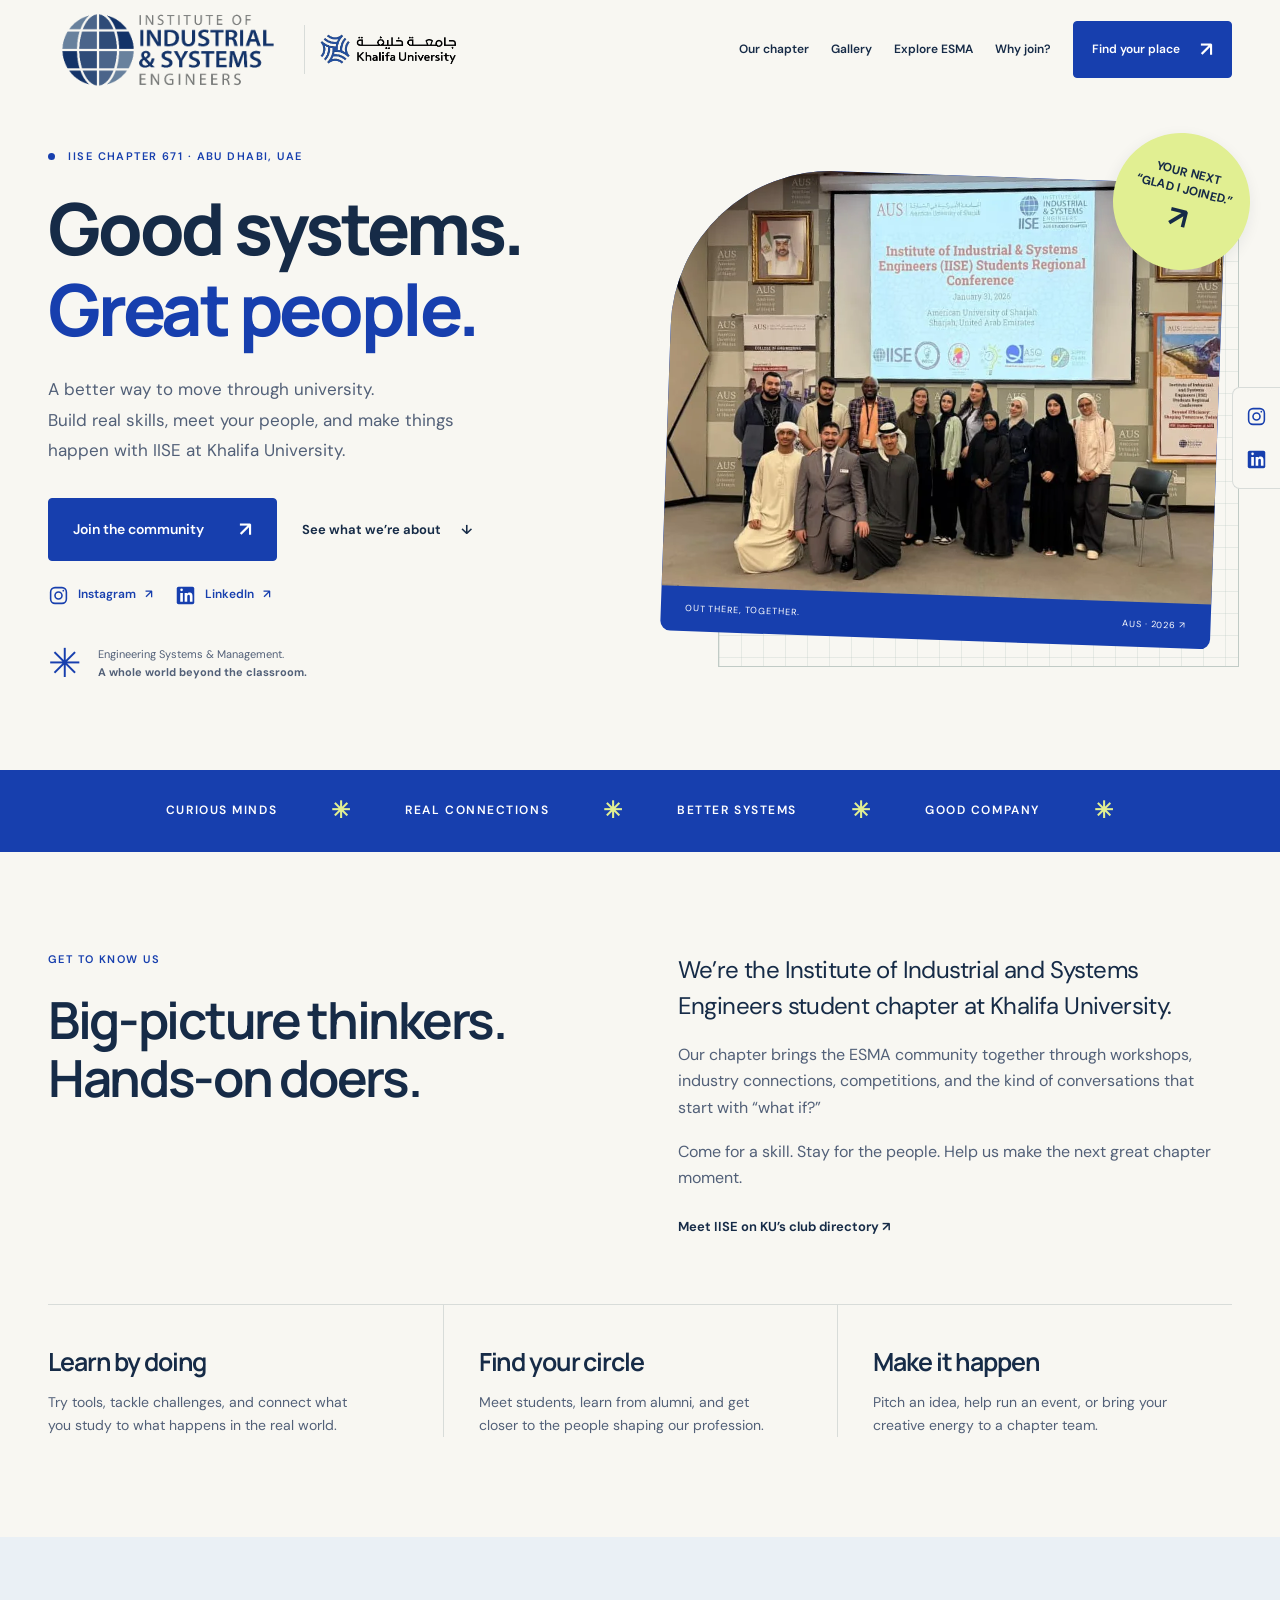
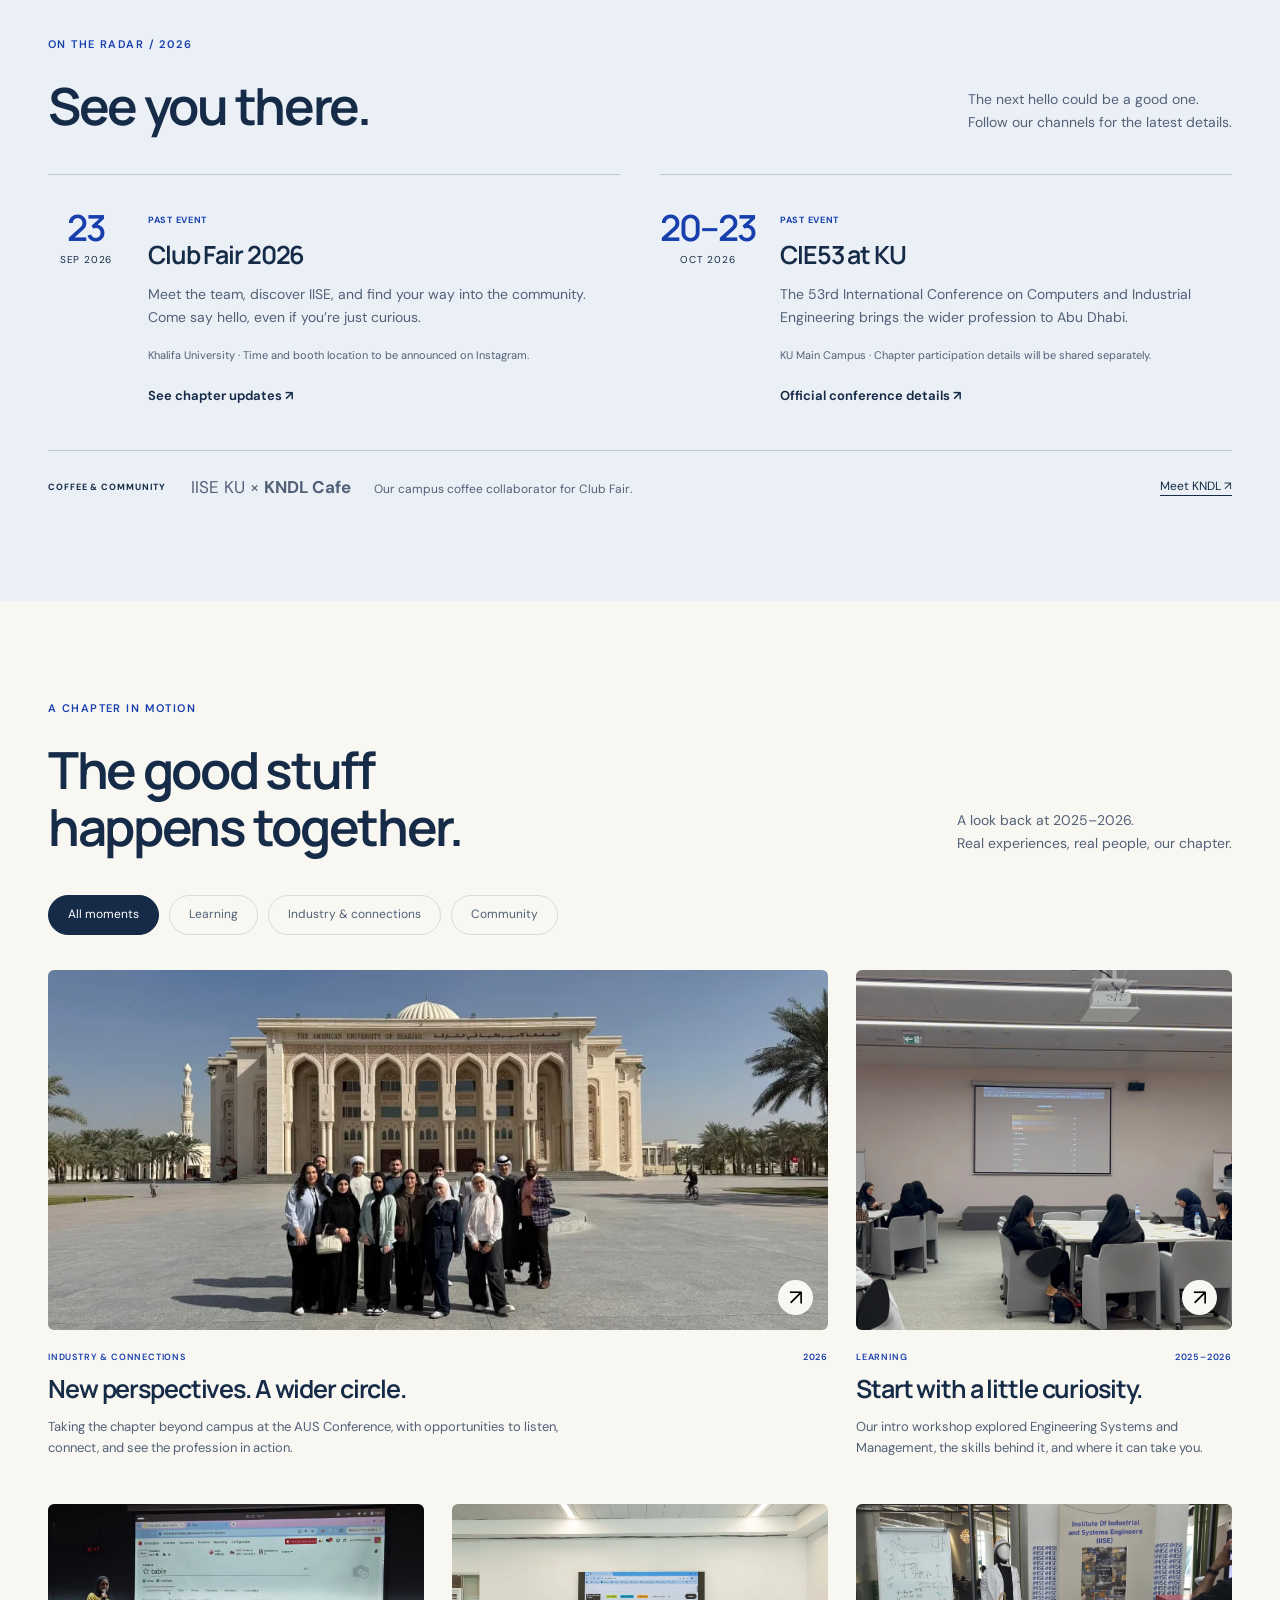
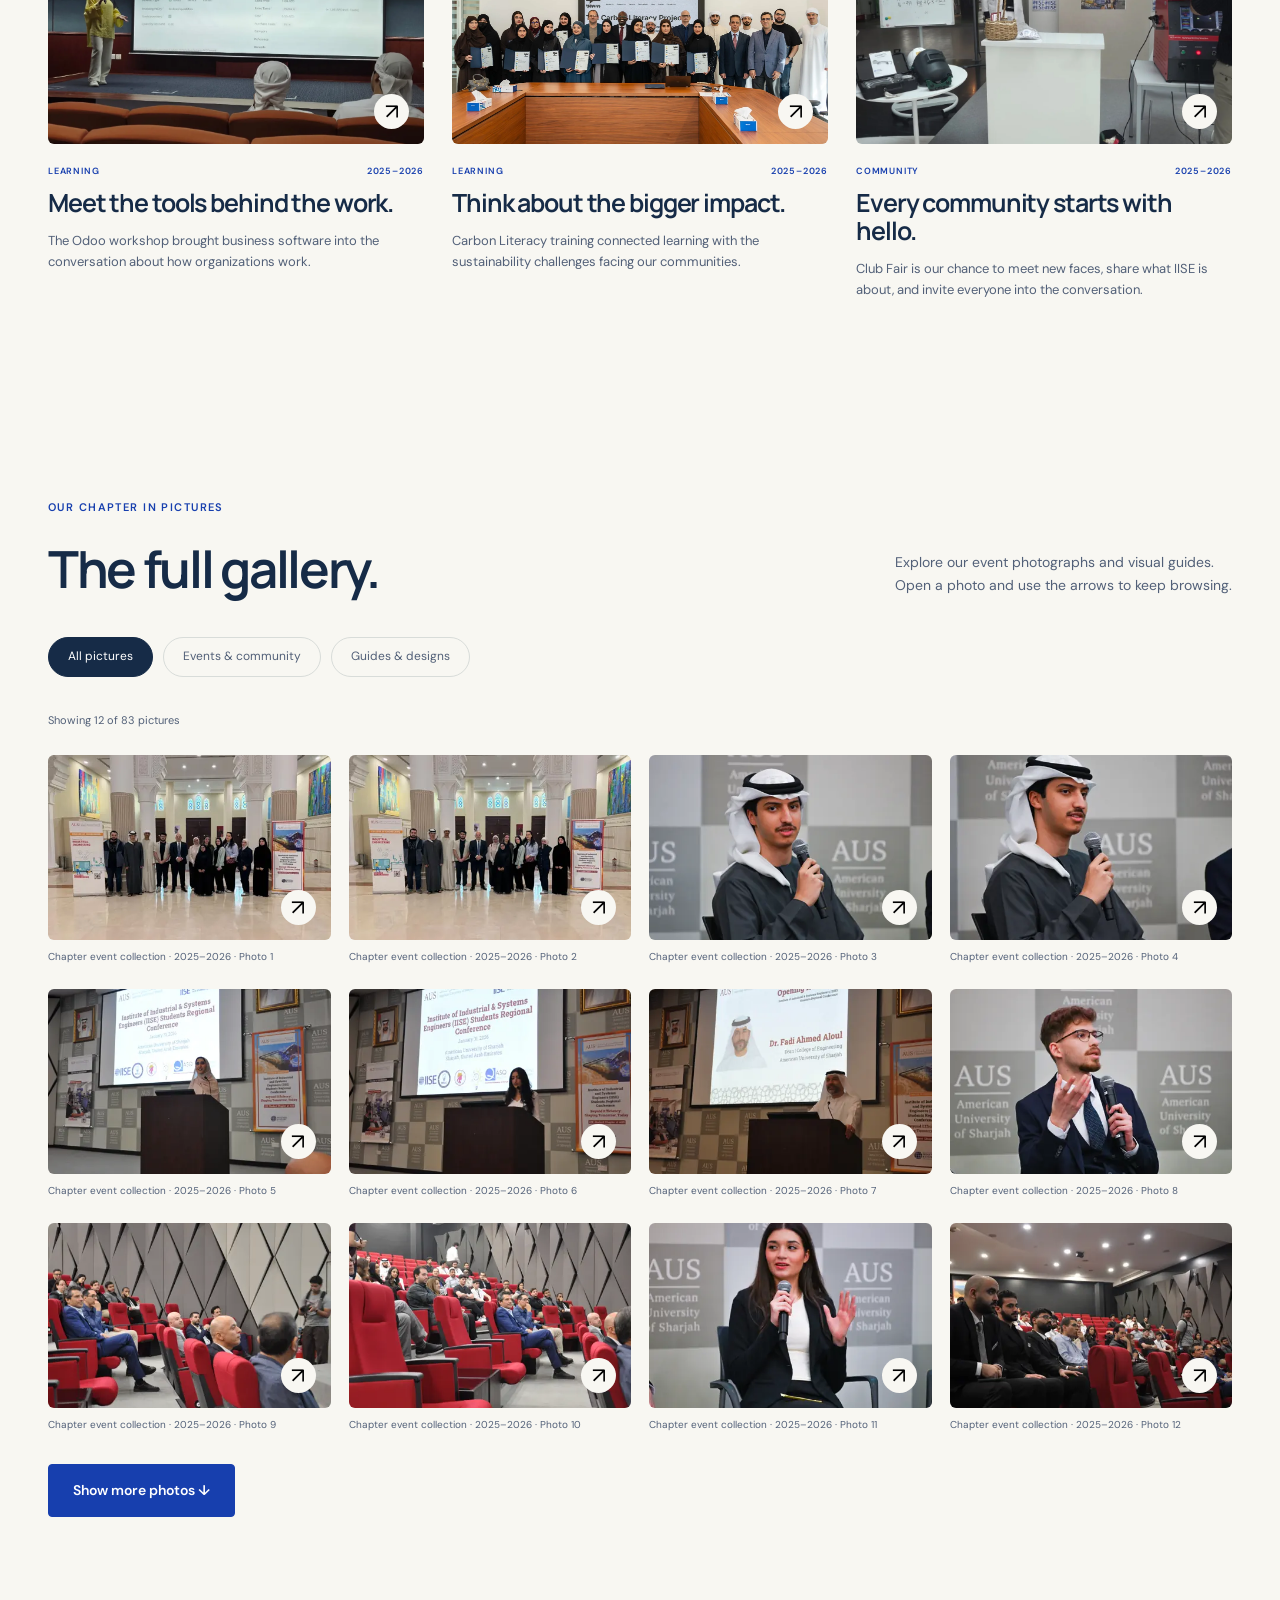
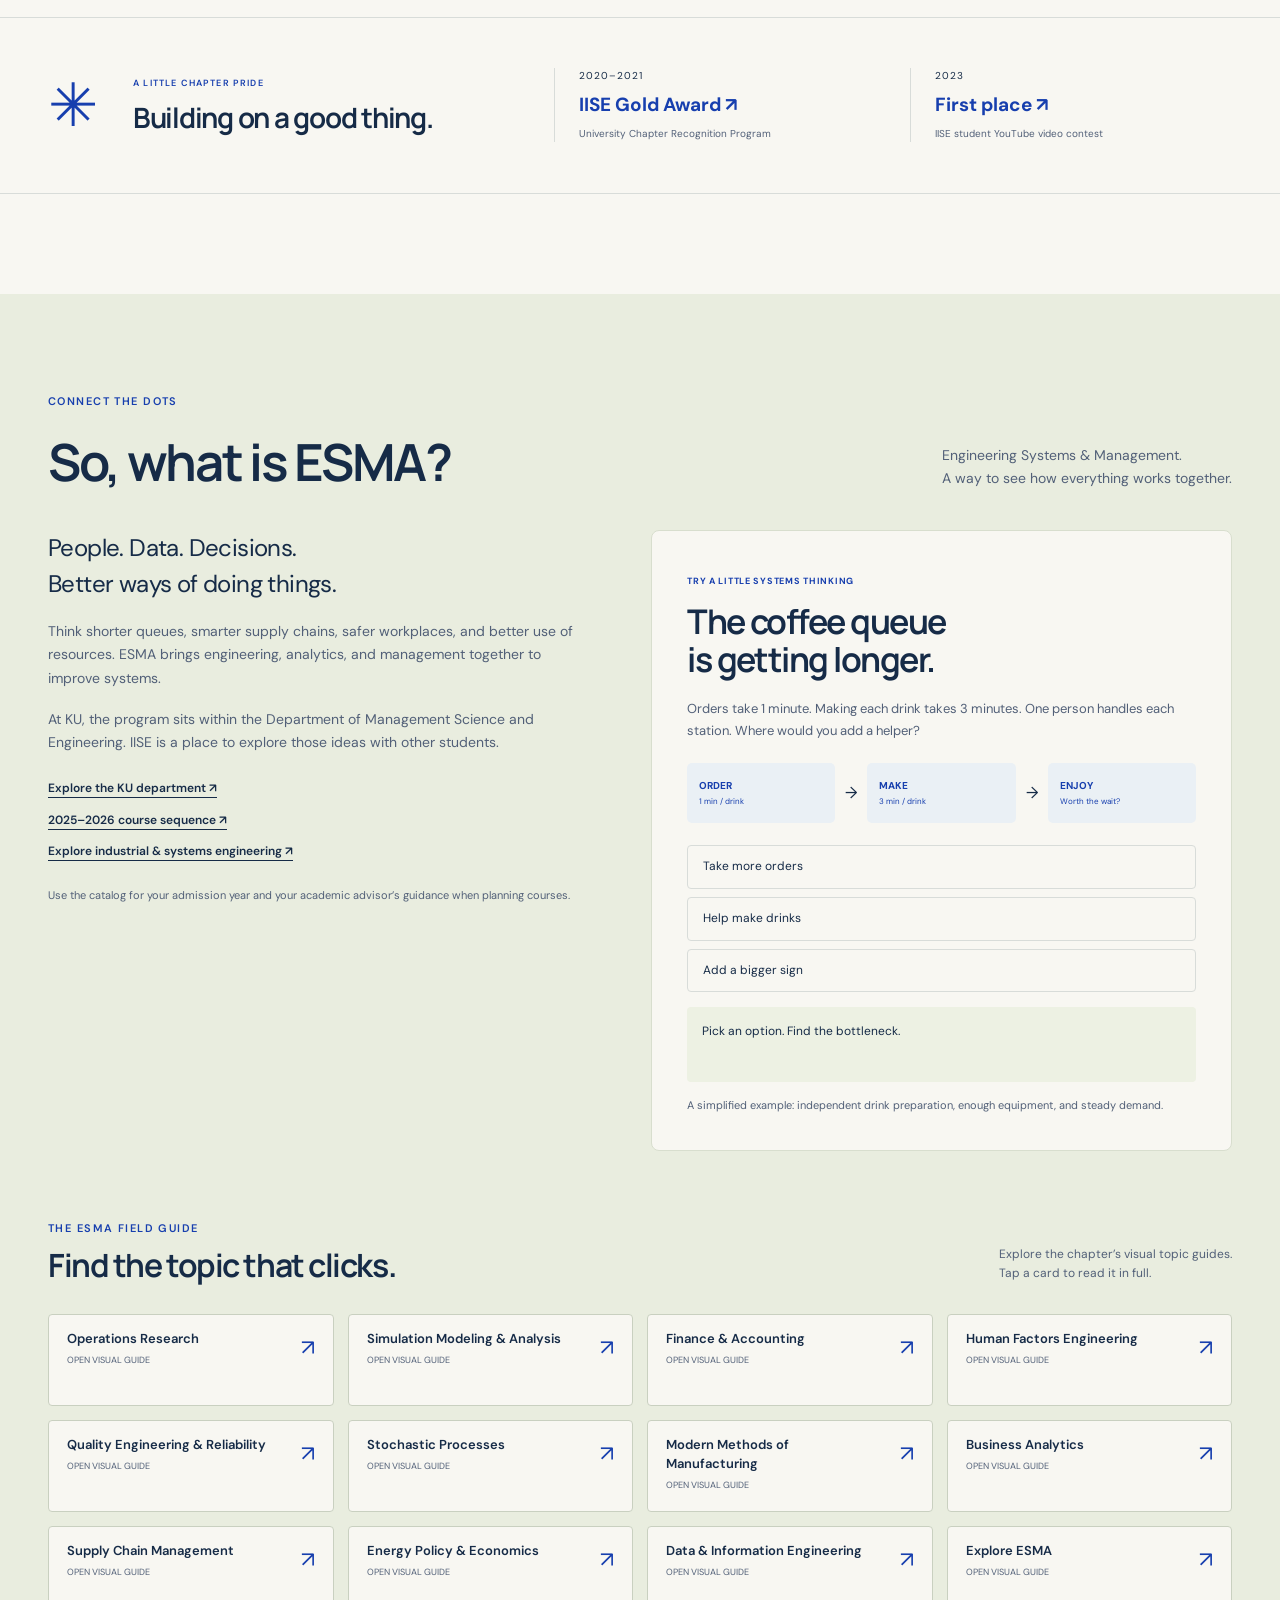
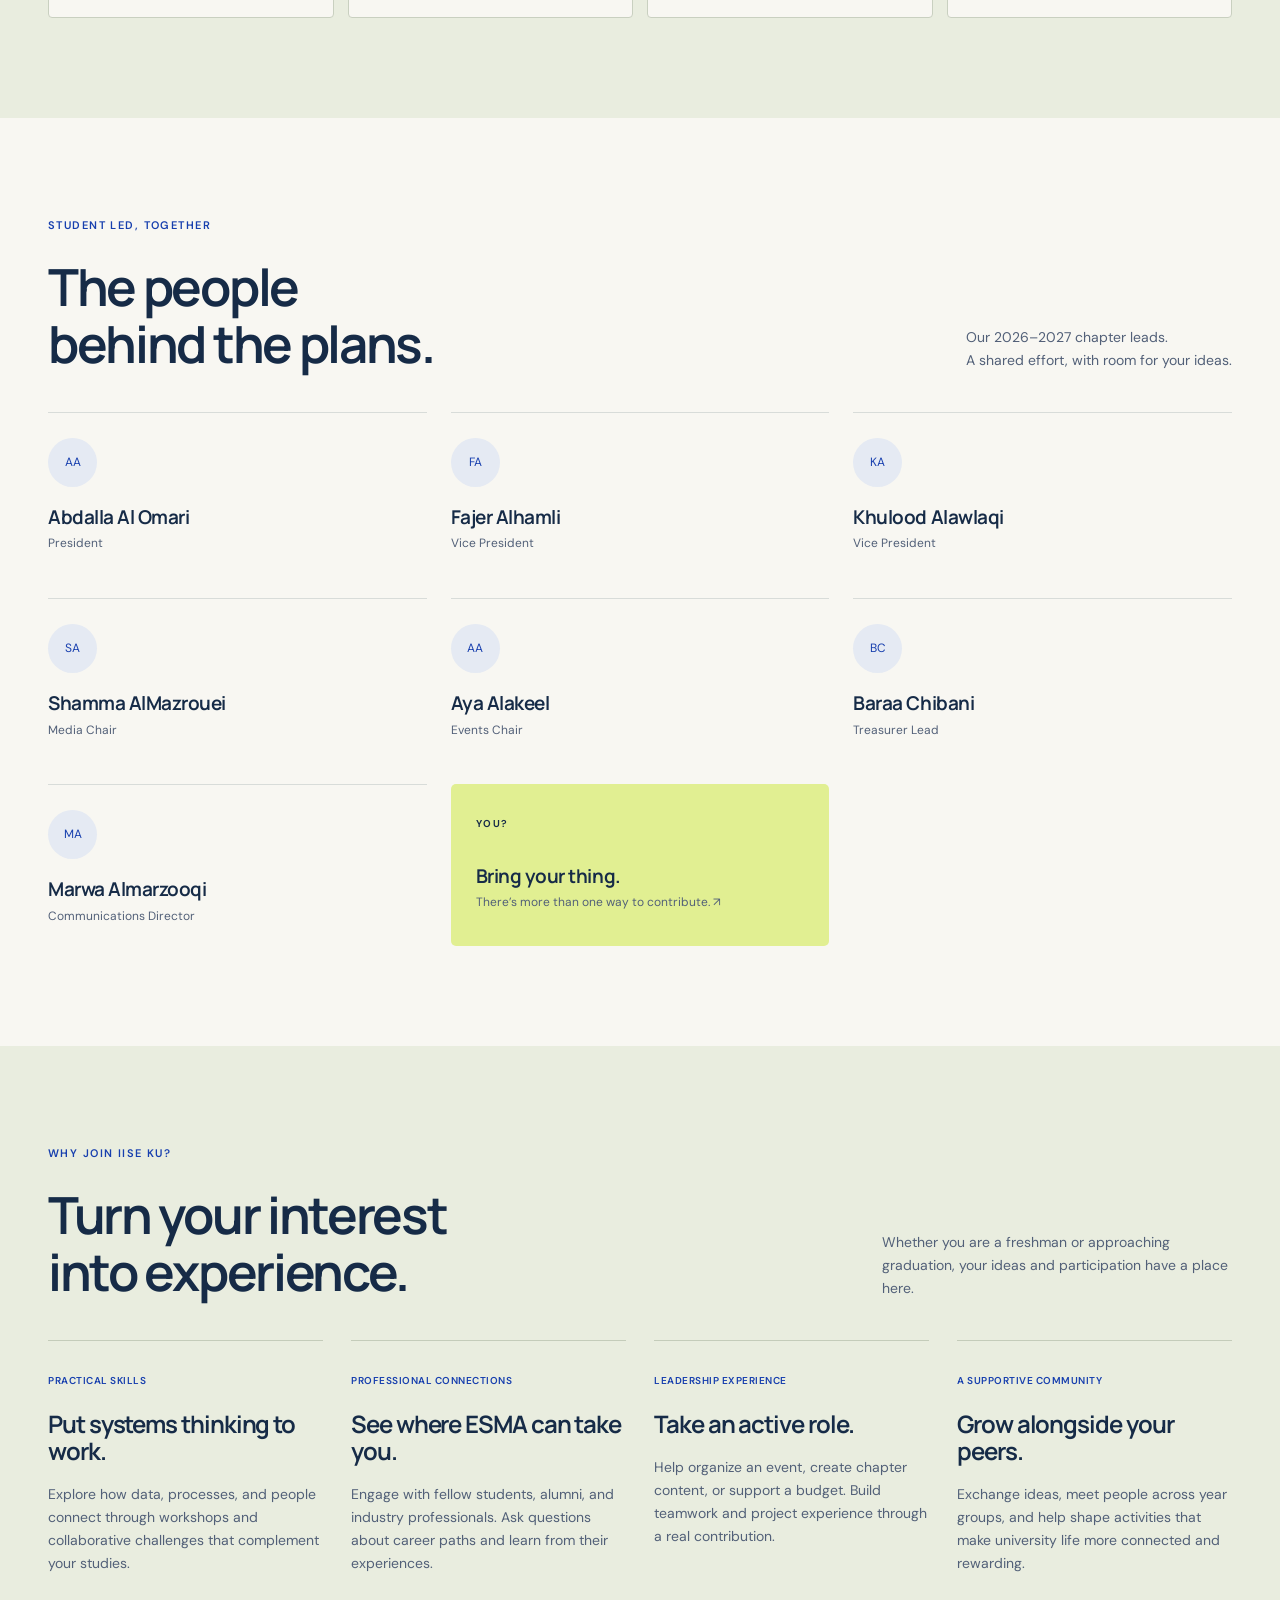
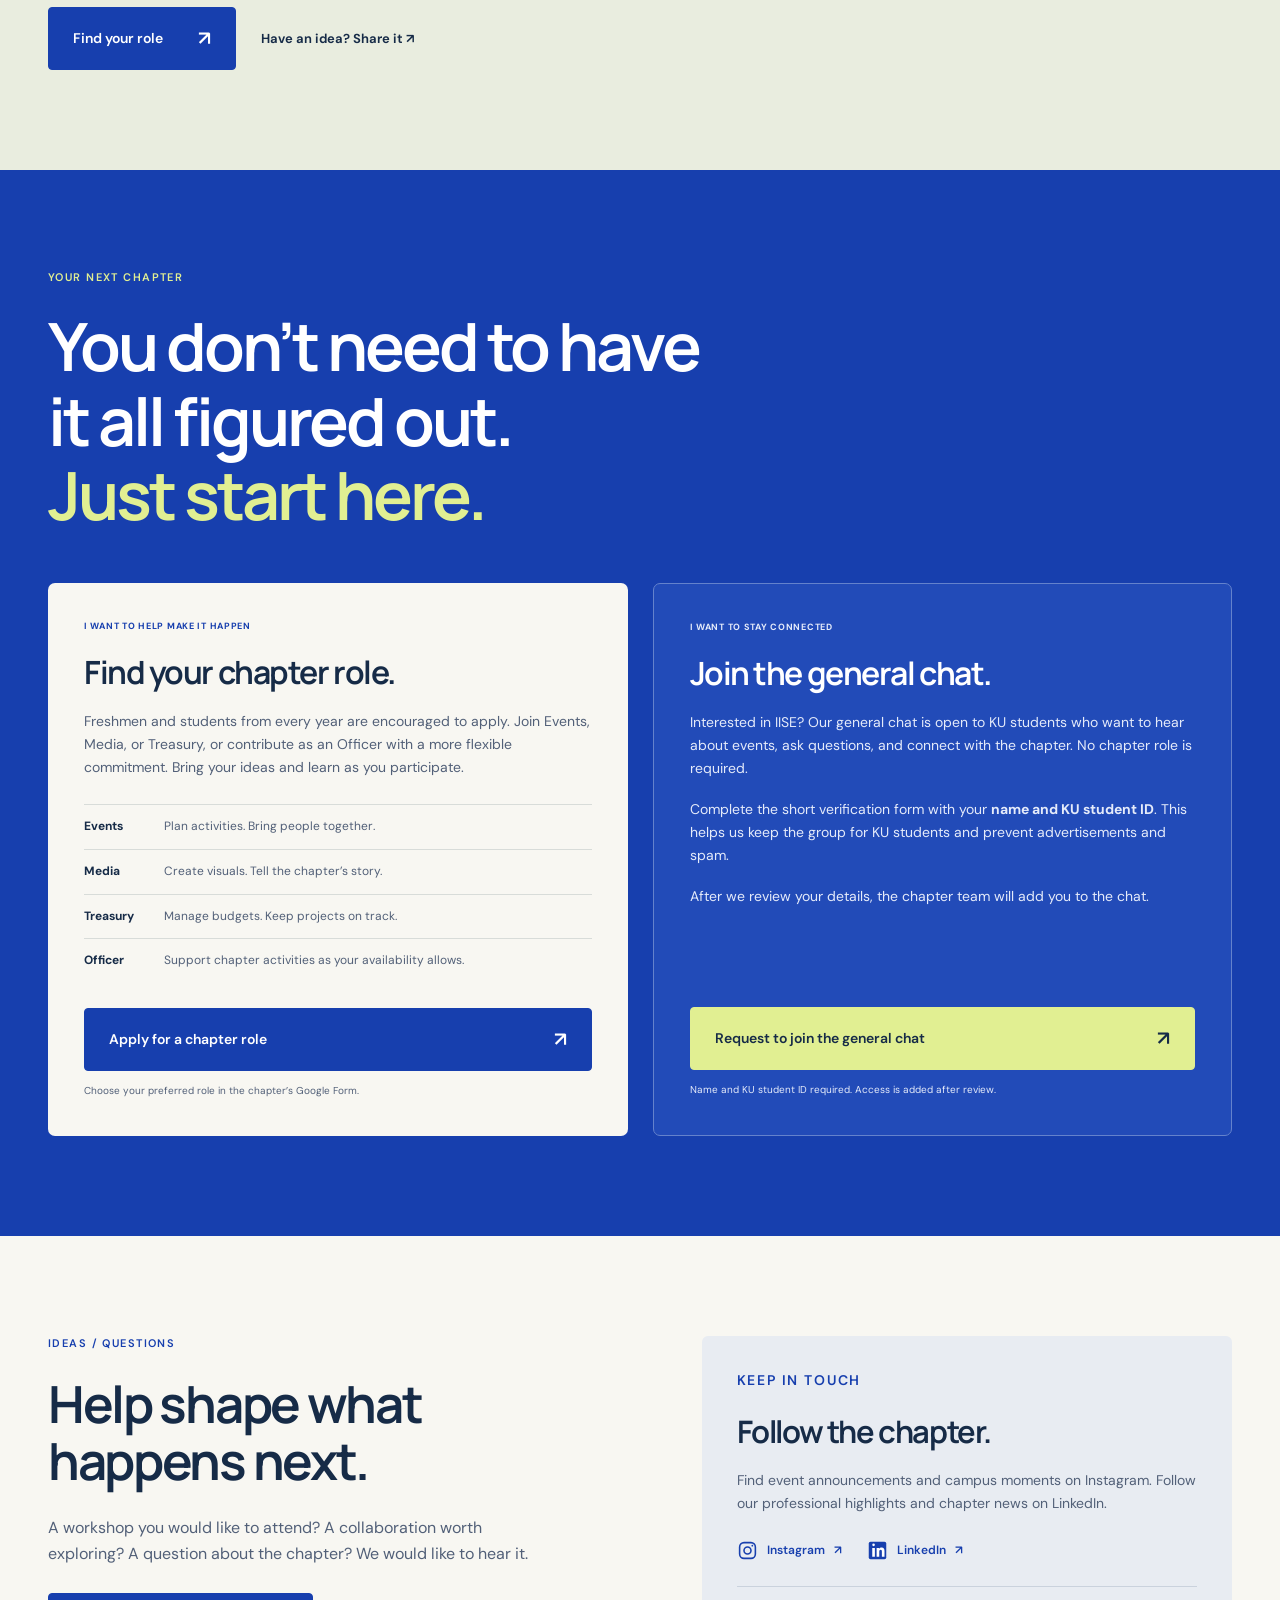
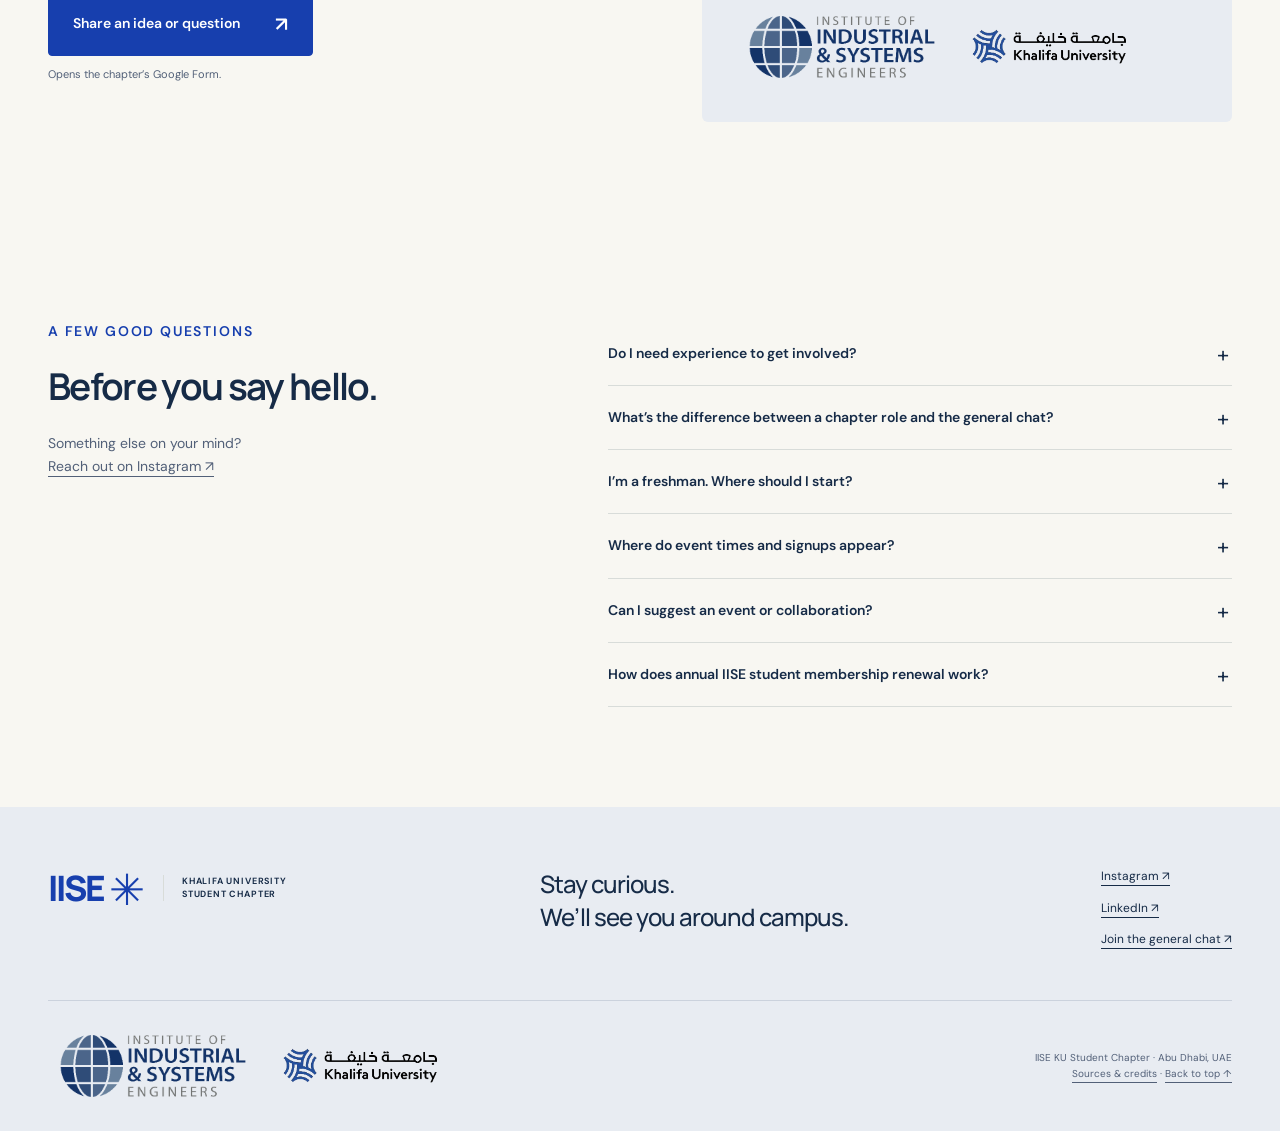
==== commit 1848e946: "Fix_01" ====
--- a/index.html
+++ b/index.html
@@ -13,21 +13,21 @@
 <aside class="social-rail" aria-label="Follow IISE KU"><a href="https://www.instagram.com/iise.ku/" target="_blank" rel="noopener noreferrer" aria-label="Follow IISE KU on Instagram" title="Instagram"><svg viewbox="0 0 24 24" aria-hidden="true"><rect x="3" y="3" width="18" height="18" rx="5" fill="none" stroke="currentColor" stroke-width="1.8"></rect><circle cx="12" cy="12" r="4" fill="none" stroke="currentColor" stroke-width="1.8"></circle><circle cx="17.5" cy="6.5" r="1" fill="currentColor"></circle></svg><span>Instagram</span><span aria-hidden="true">↗</span></a><a href="https://www.linkedin.com/company/khalifa-university-iise-student-chapter/" target="_blank" rel="noopener noreferrer" aria-label="Follow IISE KU on LinkedIn" title="LinkedIn"><svg viewbox="0 0 24 24" aria-hidden="true"><rect x="2" y="2" width="20" height="20" rx="2" fill="currentColor"></rect><path fill="var(--social-icon-fill,#fff)" d="M6 9h3v10H6zm1.5-5a1.5 1.5 0 1 0 0 3 1.5 1.5 0 0 0 0-3M11 9h3v1.3c.6-1 1.4-1.6 2.8-1.6 2.3 0 3.2 1.5 3.2 4V19h-3v-5.6c0-1.4-.3-2.2-1.4-2.2s-1.6.8-1.6 2.2V19h-3z"></path></svg><span>LinkedIn</span><span aria-hidden="true">↗</span></a></aside><main id="main">
 <section class="hero wrap"><div class="hero-copy"><p class="eyebrow"><span class="dot"></span> IISE CHAPTER 671 · ABU DHABI, UAE</p><h1>Good systems.<br><span>Great people.</span></h1><p class="intro">A better way to move through university.<br>Build real skills, meet your people, and make things happen with IISE at Khalifa University.</p><div class="buttons"><a class="button" href="#join">Join the community <span>↗</span></a><a class="text-link" href="#moments">See what we’re about <span>↓</span></a></div><div class="hero-socials" aria-label="Chapter social media"><a href="https://www.instagram.com/iise.ku/" target="_blank" rel="noopener noreferrer"><svg viewbox="0 0 24 24" aria-hidden="true"><rect x="3" y="3" width="18" height="18" rx="5" fill="none" stroke="currentColor" stroke-width="1.8"></rect><circle cx="12" cy="12" r="4" fill="none" stroke="currentColor" stroke-width="1.8"></circle><circle cx="17.5" cy="6.5" r="1" fill="currentColor"></circle></svg><span>Instagram</span><span aria-hidden="true">↗</span></a><a href="https://www.linkedin.com/company/khalifa-university-iise-student-chapter/" target="_blank" rel="noopener noreferrer"><svg viewbox="0 0 24 24" aria-hidden="true"><rect x="2" y="2" width="20" height="20" rx="2" fill="currentColor"></rect><path fill="var(--social-icon-fill,#fff)" d="M6 9h3v10H6zm1.5-5a1.5 1.5 0 1 0 0 3 1.5 1.5 0 0 0 0-3M11 9h3v1.3c.6-1 1.4-1.6 2.8-1.6 2.3 0 3.2 1.5 3.2 4V19h-3v-5.6c0-1.4-.3-2.2-1.4-2.2s-1.6.8-1.6 2.2V19h-3z"></path></svg><span>LinkedIn</span><span aria-hidden="true">↗</span></a></div><div class="hero-bottom"><span class="mini-star" aria-hidden="true">✳</span><p>Engineering Systems &amp; Management.<br><strong>A whole world beyond the classroom.</strong></p></div></div><div class="hero-art"><div class="photo-frame"><img src="assets/hero.webp" width="1500" height="1000" alt="IISE students together at the 2026 AUS regional conference" fetchpriority="high"><div class="photo-caption"><span>OUT THERE, TOGETHER.</span><span>AUS · 2026 ↗</span></div></div><span class="sticker">YOUR NEXT<br>“GLAD I JOINED.”<span aria-hidden="true">↗</span></span><div class="grid-decoration" aria-hidden="true"></div></div></section>
 <div class="ribbon" aria-label="Our interests"><span>CURIOUS MINDS</span><b aria-hidden="true">✳</b><span>REAL CONNECTIONS</span><b aria-hidden="true">✳</b><span>BETTER SYSTEMS</span><b aria-hidden="true">✳</b><span>GOOD COMPANY</span><b aria-hidden="true">✳</b></div>
-<section class="section wrap about" id="about"><div><p class="eyebrow">01 / GET TO KNOW US</p><h2>Big-picture thinkers.<br>Hands-on doers.</h2></div><div><p class="large-copy">We’re the Institute of Industrial and Systems Engineers student chapter at Khalifa University.</p><p>Our chapter brings the ESMA community together through workshops, industry connections, competitions, and the kind of conversations that start with “what if?”</p><p>Come for a skill. Stay for the people. Help us make the next great chapter moment.</p><a href="https://www.ku.ac.ae/student-life/student-clubs-and-organizations" class="text-link" target="_blank" rel="noopener noreferrer">Meet IISE on KU’s club directory ↗</a></div><div class="values"><article><span>01</span><h3>Learn by doing</h3><p>Try tools, tackle challenges, and connect what you study to what happens in the real world.</p></article><article><span>02</span><h3>Find your circle</h3><p>Meet students, learn from alumni, and get closer to the people shaping our profession.</p></article><article><span>03</span><h3>Make it happen</h3><p>Pitch an idea, help run an event, or bring your creative energy to a chapter team.</p></article></div></section>
+<section class="section wrap about" id="about"><div><p class="eyebrow">GET TO KNOW US</p><h2>Big-picture thinkers.<br>Hands-on doers.</h2></div><div><p class="large-copy">We’re the Institute of Industrial and Systems Engineers student chapter at Khalifa University.</p><p>Our chapter brings the ESMA community together through workshops, industry connections, competitions, and the kind of conversations that start with “what if?”</p><p>Come for a skill. Stay for the people. Help us make the next great chapter moment.</p><a href="https://www.ku.ac.ae/student-life/student-clubs-and-organizations" class="text-link" target="_blank" rel="noopener noreferrer">Meet IISE on KU’s club directory ↗</a></div><div class="values"><article><h3>Learn by doing</h3><p>Try tools, tackle challenges, and connect what you study to what happens in the real world.</p></article><article><h3>Find your circle</h3><p>Meet students, learn from alumni, and get closer to the people shaping our profession.</p></article><article><h3>Make it happen</h3><p>Pitch an idea, help run an event, or bring your creative energy to a chapter team.</p></article></div></section>
 <section class="events-band" id="next"><div class="wrap section"><div class="section-top"><div><p class="eyebrow">ON THE RADAR / 2026</p><h2>See you there.</h2></div><p>The next hello could be a good one.<br>Follow our channels for the latest details.</p></div><div class="upcoming-grid"><article class="next-event" data-end="2026-09-24"><div class="date-block"><strong>23</strong><span>SEP 2026</span></div><div><span class="tag event-status">CHAPTER MEETUP</span><h3>Find us at Club Fair</h3><p>Meet the team, discover IISE, and find your way into the community. Come say hello, even if you’re just curious.</p><p class="fine">Khalifa University · Time and booth location to be announced on Instagram.</p><a href="https://www.instagram.com/iise.ku/" target="_blank" rel="noopener noreferrer" class="text-link">Get the fair details ↗</a></div></article><article class="next-event" data-end="2026-10-24"><div class="date-block"><strong>20–23</strong><span>OCT 2026</span></div><div><span class="tag event-status">AT KHALIFA UNIVERSITY</span><h3>CIE53 comes to KU</h3><p>The 53rd International Conference on Computers and Industrial Engineering brings the wider profession to Abu Dhabi.</p><p class="fine">KU Main Campus · Chapter participation details will be shared separately.</p><a href="https://www.ku.ac.ae/conferences/the-53rd-international-conference-on-computers-and-industrial-engineering-cie53" target="_blank" rel="noopener noreferrer" class="text-link">Official conference details ↗</a></div></article></div><div class="partner"><span>COFFEE &amp; COMMUNITY</span><p>IISE KU × <strong>KNDL Cafe</strong> <span class="partner-note">Our campus coffee collaborator for Club Fair.</span></p><a href="https://www.instagram.com/kndl.cafe/" target="_blank" rel="noopener noreferrer">Meet KNDL ↗</a></div></div></section>
-<section class="section wrap" id="moments"><div class="section-top"><div><p class="eyebrow">02 / A CHAPTER IN MOTION</p><h2>The good stuff<br>happens together.</h2></div><p>A look back at 2025–2026.<br>Real experiences, real people, our chapter.</p></div><div class="filters" role="group" aria-label="Filter chapter moments"><button class="active" data-filter="all" aria-pressed="true">All moments</button><button data-filter="learning" aria-pressed="false">Learning</button><button data-filter="industry" aria-pressed="false">Industry &amp; connections</button><button data-filter="community" aria-pressed="false">Community</button></div><p class="sr-only" id="filter-status" aria-live="polite"></p><div class="moments-grid">
+<section class="section wrap" id="moments"><div class="section-top"><div><p class="eyebrow">A CHAPTER IN MOTION</p><h2>The good stuff<br>happens together.</h2></div><p>A look back at 2025–2026.<br>Real experiences, real people, our chapter.</p></div><div class="filters" role="group" aria-label="Filter chapter moments"><button class="active" data-filter="all" aria-pressed="true">All moments</button><button data-filter="learning" aria-pressed="false">Learning</button><button data-filter="industry" aria-pressed="false">Industry &amp; connections</button><button data-filter="community" aria-pressed="false">Community</button></div><p class="sr-only" id="filter-status" aria-live="polite"></p><div class="moments-grid">
 <article class="moment feature" data-category="industry"><button class="image-button" data-photo="assets/aus.webp" data-caption="KU IISE students at the AUS Conference 2026" aria-label="Enlarge AUS conference group photo"><img src="assets/aus.webp" width="1400" height="933" loading="lazy" alt="KU IISE group outside the American University of Sharjah"><span aria-hidden="true">↗</span></button><div class="moment-meta">INDUSTRY &amp; CONNECTIONS <span>2026</span></div><h3>New perspectives. A wider circle.</h3><p>Taking the chapter beyond campus at the AUS Conference, with opportunities to listen, connect, and see the profession in action.</p></article>
 <article class="moment" data-category="learning"><button class="image-button" data-photo="assets/intro.webp" data-caption="IISE Intro Workshop · 2025–2026" aria-label="Enlarge intro workshop photo"><img src="assets/intro.webp" width="1200" height="800" loading="lazy" alt="Students participating in the IISE introductory workshop"><span aria-hidden="true">↗</span></button><div class="moment-meta">LEARNING <span>2025–2026</span></div><h3>Start with a little curiosity.</h3><p>Our intro workshop explored Engineering Systems and Management, the skills behind it, and where it can take you.</p></article>
 <article class="moment" data-category="learning"><button class="image-button" data-photo="assets/odoo.webp" data-caption="Odoo Workshop · 2025–2026" aria-label="Enlarge Odoo workshop photo"><img src="assets/odoo.webp" width="1200" height="800" loading="lazy" alt="A presenter demonstrating software in the Odoo workshop"><span aria-hidden="true">↗</span></button><div class="moment-meta">LEARNING <span>2025–2026</span></div><h3>Meet the tools behind the work.</h3><p>The Odoo workshop brought business software into the conversation about how organizations work.</p></article>
 <article class="moment" data-category="learning"><button class="image-button" data-photo="assets/carbon.webp" data-caption="Carbon Literacy Training · 2025–2026" aria-label="Enlarge Carbon Literacy training photo"><img src="assets/carbon.webp" width="1400" height="900" loading="lazy" alt="Carbon Literacy training participants holding certificates"><span aria-hidden="true">↗</span></button><div class="moment-meta">LEARNING <span>2025–2026</span></div><h3>Think about the bigger impact.</h3><p>Carbon Literacy training connected learning with the sustainability challenges facing our communities.</p></article>
 <article class="moment" data-category="community"><button class="image-button" data-photo="assets/fair.webp" data-caption="IISE Club Fair booth · 2025–2026" aria-label="Enlarge Club Fair booth photo"><img src="assets/fair.webp" width="1000" height="1200" loading="lazy" alt="IISE's previous Club Fair booth with chapter displays"><span aria-hidden="true">↗</span></button><div class="moment-meta">COMMUNITY <span>2025–2026</span></div><h3>Every community starts with hello.</h3><p>Club Fair is our chance to meet new faces, share what IISE is about, and invite everyone into the conversation.</p></article></div></section>
 <section class="section wrap" id="gallery"><div class="section-top"><div><p class="eyebrow">OUR CHAPTER IN PICTURES</p><h2>The full gallery.</h2></div><p>Explore our event photographs and visual guides.<br>Open a photo and use the arrows to keep browsing.</p></div><div class="filters" role="group" aria-label="Filter gallery"><button class="active" data-gallery-filter="all" aria-pressed="true">All pictures</button><button data-gallery-filter="events" aria-pressed="false">Events &amp; community</button><button data-gallery-filter="guides" aria-pressed="false">Guides &amp; designs</button></div><p id="gallery-status" class="fine" aria-live="polite"></p><div class="gallery-grid"><article class="gallery-item" data-gallery-category="events"><button class="image-button" data-gallery-photo data-photo="assets/gallery/001.webp" data-caption="Chapter event collection · 2025–2026 · Photo 1" aria-label="Enlarge Chapter event collection · 2025–2026 · Photo 1"><img src="assets/gallery/001-thumb.webp" width="480" height="360" loading="lazy" alt="Chapter event collection · 2025–2026 · Photo 1"><span aria-hidden="true">↗</span></button><p>Chapter event collection · 2025–2026 · Photo 1</p></article><article class="gallery-item" data-gallery-category="events"><button class="image-button" data-gallery-photo data-photo="assets/gallery/002.webp" data-caption="Chapter event collection · 2025–2026 · Photo 2" aria-label="Enlarge Chapter event collection · 2025–2026 · Photo 2"><img src="assets/gallery/002-thumb.webp" width="480" height="360" loading="lazy" alt="Chapter event collection · 2025–2026 · Photo 2"><span aria-hidden="true">↗</span></button><p>Chapter event collection · 2025–2026 · Photo 2</p></article><article class="gallery-item" data-gallery-category="events"><button class="image-button" data-gallery-photo data-photo="assets/gallery/003.webp" data-caption="Chapter event collection · 2025–2026 · Photo 3" aria-label="Enlarge Chapter event collection · 2025–2026 · Photo 3"><img src="assets/gallery/003-thumb.webp" width="480" height="360" loading="lazy" alt="Chapter event collection · 2025–2026 · Photo 3"><span aria-hidden="true">↗</span></button><p>Chapter event collection · 2025–2026 · Photo 3</p></article><article class="gallery-item" data-gallery-category="events"><button class="image-button" data-gallery-photo data-photo="assets/gallery/004.webp" data-caption="Chapter event collection · 2025–2026 · Photo 4" aria-label="Enlarge Chapter event collection · 2025–2026 · Photo 4"><img src="assets/gallery/004-thumb.webp" width="480" height="360" loading="lazy" alt="Chapter event collection · 2025–2026 · Photo 4"><span aria-hidden="true">↗</span></button><p>Chapter event collection · 2025–2026 · Photo 4</p></article><article class="gallery-item" data-gallery-category="events"><button class="image-button" data-gallery-photo data-photo="assets/gallery/005.webp" data-caption="Chapter event collection · 2025–2026 · Photo 5" aria-label="Enlarge Chapter event collection · 2025–2026 · Photo 5"><img src="assets/gallery/005-thumb.webp" width="480" height="360" loading="lazy" alt="Chapter event collection · 2025–2026 · Photo 5"><span aria-hidden="true">↗</span></button><p>Chapter event collection · 2025–2026 · Photo 5</p></article><article class="gallery-item" data-gallery-category="events"><button class="image-button" data-gallery-photo data-photo="assets/gallery/006.webp" data-caption="Chapter event collection · 2025–2026 · Photo 6" aria-label="Enlarge Chapter event collection · 2025–2026 · Photo 6"><img src="assets/gallery/006-thumb.webp" width="480" height="360" loading="lazy" alt="Chapter event collection · 2025–2026 · Photo 6"><span aria-hidden="true">↗</span></button><p>Chapter event collection · 2025–2026 · Photo 6</p></article><article class="gallery-item" data-gallery-category="events"><button class="image-button" data-gallery-photo data-photo="assets/gallery/007.webp" data-caption="Chapter event collection · 2025–2026 · Photo 7" aria-label="Enlarge Chapter event collection · 2025–2026 · Photo 7"><img src="assets/gallery/007-thumb.webp" width="480" height="360" loading="lazy" alt="Chapter event collection · 2025–2026 · Photo 7"><span aria-hidden="true">↗</span></button><p>Chapter event collection · 2025–2026 · Photo 7</p></article><article class="gallery-item" data-gallery-category="events"><button class="image-button" data-gallery-photo data-photo="assets/gallery/008.webp" data-caption="Chapter event collection · 2025–2026 · Photo 8" aria-label="Enlarge Chapter event collection · 2025–2026 · Photo 8"><img src="assets/gallery/008-thumb.webp" width="480" height="360" loading="lazy" alt="Chapter event collection · 2025–2026 · Photo 8"><span aria-hidden="true">↗</span></button><p>Chapter event collection · 2025–2026 · Photo 8</p></article><article class="gallery-item" data-gallery-category="events"><button class="image-button" data-gallery-photo data-photo="assets/gallery/009.webp" data-caption="Chapter event collection · 2025–2026 · Photo 9" aria-label="Enlarge Chapter event collection · 2025–2026 · Photo 9"><img src="assets/gallery/009-thumb.webp" width="480" height="360" loading="lazy" alt="Chapter event collection · 2025–2026 · Photo 9"><span aria-hidden="true">↗</span></button><p>Chapter event collection · 2025–2026 · Photo 9</p></article><article class="gallery-item" data-gallery-category="events"><button class="image-button" data-gallery-photo data-photo="assets/gallery/010.webp" data-caption="Chapter event collection · 2025–2026 · Photo 10" aria-label="Enlarge Chapter event collection · 2025–2026 · Photo 10"><img src="assets/gallery/010-thumb.webp" width="480" height="360" loading="lazy" alt="Chapter event collection · 2025–2026 · Photo 10"><span aria-hidden="true">↗</span></button><p>Chapter event collection · 2025–2026 · Photo 10</p></article><article class="gallery-item" data-gallery-category="events"><button class="image-button" data-gallery-photo data-photo="assets/gallery/011.webp" data-caption="Chapter event collection · 2025–2026 · Photo 11" aria-label="Enlarge Chapter event collection · 2025–2026 · Photo 11"><img src="assets/gallery/011-thumb.webp" width="480" height="360" loading="lazy" alt="Chapter event collection · 2025–2026 · Photo 11"><span aria-hidden="true">↗</span></button><p>Chapter event collection · 2025–2026 · Photo 11</p></article><article class="gallery-item" data-gallery-category="events"><button class="image-button" data-gallery-photo data-photo="assets/gallery/012.webp" data-caption="Chapter event collection · 2025–2026 · Photo 12" aria-label="Enlarge Chapter event collection · 2025–2026 · Photo 12"><img src="assets/gallery/012-thumb.webp" width="480" height="360" loading="lazy" alt="Chapter event collection · 2025–2026 · Photo 12"><span aria-hidden="true">↗</span></button><p>Chapter event collection · 2025–2026 · Photo 12</p></article><article class="gallery-item" data-gallery-category="events"><button class="image-button" data-gallery-photo data-photo="assets/gallery/013.webp" data-caption="Chapter event collection · 2025–2026 · Photo 13" aria-label="Enlarge Chapter event collection · 2025–2026 · Photo 13"><img src="assets/gallery/013-thumb.webp" width="480" height="360" loading="lazy" alt="Chapter event collection · 2025–2026 · Photo 13"><span aria-hidden="true">↗</span></button><p>Chapter event collection · 2025–2026 · Photo 13</p></article><article class="gallery-item" data-gallery-category="events"><button class="image-button" data-gallery-photo data-photo="assets/gallery/014.webp" data-caption="Chapter event collection · 2025–2026 · Photo 14" aria-label="Enlarge Chapter event collection · 2025–2026 · Photo 14"><img src="assets/gallery/014-thumb.webp" width="480" height="360" loading="lazy" alt="Chapter event collection · 2025–2026 · Photo 14"><span aria-hidden="true">↗</span></button><p>Chapter event collection · 2025–2026 · Photo 14</p></article><article class="gallery-item" data-gallery-category="events"><button class="image-button" data-gallery-photo data-photo="assets/gallery/015.webp" data-caption="Chapter event collection · 2025–2026 · Photo 15" aria-label="Enlarge Chapter event collection · 2025–2026 · Photo 15"><img src="assets/gallery/015-thumb.webp" width="480" height="360" loading="lazy" alt="Chapter event collection · 2025–2026 · Photo 15"><span aria-hidden="true">↗</span></button><p>Chapter event collection · 2025–2026 · Photo 15</p></article><article class="gallery-item" data-gallery-category="events"><button class="image-button" data-gallery-photo data-photo="assets/gallery/016.webp" data-caption="Chapter event collection · 2025–2026 · Photo 16" aria-label="Enlarge Chapter event collection · 2025–2026 · Photo 16"><img src="assets/gallery/016-thumb.webp" width="480" height="360" loading="lazy" alt="Chapter event collection · 2025–2026 · Photo 16"><span aria-hidden="true">↗</span></button><p>Chapter event collection · 2025–2026 · Photo 16</p></article><article class="gallery-item" data-gallery-category="events"><button class="image-button" data-gallery-photo data-photo="assets/gallery/017.webp" data-caption="Chapter event collection · 2025–2026 · Photo 17" aria-label="Enlarge Chapter event collection · 2025–2026 · Photo 17"><img src="assets/gallery/017-thumb.webp" width="480" height="360" loading="lazy" alt="Chapter event collection · 2025–2026 · Photo 17"><span aria-hidden="true">↗</span></button><p>Chapter event collection · 2025–2026 · Photo 17</p></article><article class="gallery-item" data-gallery-category="events"><button class="image-button" data-gallery-photo data-photo="assets/gallery/018.webp" data-caption="Chapter event collection · 2025–2026 · Photo 18" aria-label="Enlarge Chapter event collection · 2025–2026 · Photo 18"><img src="assets/gallery/018-thumb.webp" width="480" height="360" loading="lazy" alt="Chapter event collection · 2025–2026 · Photo 18"><span aria-hidden="true">↗</span></button><p>Chapter event collection · 2025–2026 · Photo 18</p></article><article class="gallery-item" data-gallery-category="events"><button class="image-button" data-gallery-photo data-photo="assets/gallery/019.webp" data-caption="Chapter event collection · 2025–2026 · Photo 19" aria-label="Enlarge Chapter event collection · 2025–2026 · Photo 19"><img src="assets/gallery/019-thumb.webp" width="480" height="360" loading="lazy" alt="Chapter event collection · 2025–2026 · Photo 19"><span aria-hidden="true">↗</span></button><p>Chapter event collection · 2025–2026 · Photo 19</p></article><article class="gallery-item" data-gallery-category="events"><button class="image-button" data-gallery-photo data-photo="assets/gallery/020.webp" data-caption="Chapter event collection · 2025–2026 · Photo 20" aria-label="Enlarge Chapter event collection · 2025–2026 · Photo 20"><img src="assets/gallery/020-thumb.webp" width="480" height="360" loading="lazy" alt="Chapter event collection · 2025–2026 · Photo 20"><span aria-hidden="true">↗</span></button><p>Chapter event collection · 2025–2026 · Photo 20</p></article><article class="gallery-item" data-gallery-category="events"><button class="image-button" data-gallery-photo data-photo="assets/gallery/021.webp" data-caption="Chapter event collection · 2025–2026 · Photo 21" aria-label="Enlarge Chapter event collection · 2025–2026 · Photo 21"><img src="assets/gallery/021-thumb.webp" width="480" height="360" loading="lazy" alt="Chapter event collection · 2025–2026 · Photo 21"><span aria-hidden="true">↗</span></button><p>Chapter event collection · 2025–2026 · Photo 21</p></article><article class="gallery-item" data-gallery-category="events"><button class="image-button" data-gallery-photo data-photo="assets/gallery/022.webp" data-caption="Chapter event collection · 2025–2026 · Photo 22" aria-label="Enlarge Chapter event collection · 2025–2026 · Photo 22"><img src="assets/gallery/022-thumb.webp" width="480" height="360" loading="lazy" alt="Chapter event collection · 2025–2026 · Photo 22"><span aria-hidden="true">↗</span></button><p>Chapter event collection · 2025–2026 · Photo 22</p></article><article class="gallery-item" data-gallery-category="events"><button class="image-button" data-gallery-photo data-photo="assets/gallery/023.webp" data-caption="Chapter event collection · 2025–2026 · Photo 23" aria-label="Enlarge Chapter event collection · 2025–2026 · Photo 23"><img src="assets/gallery/023-thumb.webp" width="480" height="360" loading="lazy" alt="Chapter event collection · 2025–2026 · Photo 23"><span aria-hidden="true">↗</span></button><p>Chapter event collection · 2025–2026 · Photo 23</p></article><article class="gallery-item" data-gallery-category="events"><button class="image-button" data-gallery-photo data-photo="assets/gallery/024.webp" data-caption="Chapter event collection · 2025–2026 · Photo 24" aria-label="Enlarge Chapter event collection · 2025–2026 · Photo 24"><img src="assets/gallery/024-thumb.webp" width="480" height="360" loading="lazy" alt="Chapter event collection · 2025–2026 · Photo 24"><span aria-hidden="true">↗</span></button><p>Chapter event collection · 2025–2026 · Photo 24</p></article><article class="gallery-item" data-gallery-category="events"><button class="image-button" data-gallery-photo data-photo="assets/gallery/025.webp" data-caption="Chapter event collection · 2025–2026 · Photo 25" aria-label="Enlarge Chapter event collection · 2025–2026 · Photo 25"><img src="assets/gallery/025-thumb.webp" width="480" height="360" loading="lazy" alt="Chapter event collection · 2025–2026 · Photo 25"><span aria-hidden="true">↗</span></button><p>Chapter event collection · 2025–2026 · Photo 25</p></article><article class="gallery-item" data-gallery-category="events"><button class="image-button" data-gallery-photo data-photo="assets/gallery/026.webp" data-caption="Chapter event collection · 2025–2026 · Photo 26" aria-label="Enlarge Chapter event collection · 2025–2026 · Photo 26"><img src="assets/gallery/026-thumb.webp" width="480" height="360" loading="lazy" alt="Chapter event collection · 2025–2026 · Photo 26"><span aria-hidden="true">↗</span></button><p>Chapter event collection · 2025–2026 · Photo 26</p></article><article class="gallery-item" data-gallery-category="events"><button class="image-button" data-gallery-photo data-photo="assets/gallery/027.webp" data-caption="Chapter event collection · 2025–2026 · Photo 27" aria-label="Enlarge Chapter event collection · 2025–2026 · Photo 27"><img src="assets/gallery/027-thumb.webp" width="480" height="360" loading="lazy" alt="Chapter event collection · 2025–2026 · Photo 27"><span aria-hidden="true">↗</span></button><p>Chapter event collection · 2025–2026 · Photo 27</p></article><article class="gallery-item" data-gallery-category="events"><button class="image-button" data-gallery-photo data-photo="assets/gallery/028.webp" data-caption="Chapter event collection · 2025–2026 · Photo 28" aria-label="Enlarge Chapter event collection · 2025–2026 · Photo 28"><img src="assets/gallery/028-thumb.webp" width="480" height="360" loading="lazy" alt="Chapter event collection · 2025–2026 · Photo 28"><span aria-hidden="true">↗</span></button><p>Chapter event collection · 2025–2026 · Photo 28</p></article><article class="gallery-item" data-gallery-category="events"><button class="image-button" data-gallery-photo data-photo="assets/gallery/029.webp" data-caption="Chapter event collection · 2025–2026 · Photo 29" aria-label="Enlarge Chapter event collection · 2025–2026 · Photo 29"><img src="assets/gallery/029-thumb.webp" width="480" height="360" loading="lazy" alt="Chapter event collection · 2025–2026 · Photo 29"><span aria-hidden="true">↗</span></button><p>Chapter event collection · 2025–2026 · Photo 29</p></article><article class="gallery-item" data-gallery-category="events"><button class="image-button" data-gallery-photo data-photo="assets/gallery/030.webp" data-caption="Chapter event collection · 2025–2026 · Photo 30" aria-label="Enlarge Chapter event collection · 2025–2026 · Photo 30"><img src="assets/gallery/030-thumb.webp" width="480" height="360" loading="lazy" alt="Chapter event collection · 2025–2026 · Photo 30"><span aria-hidden="true">↗</span></button><p>Chapter event collection · 2025–2026 · Photo 30</p></article><article class="gallery-item" data-gallery-category="events"><button class="image-button" data-gallery-photo data-photo="assets/gallery/031.webp" data-caption="Chapter event collection · 2025–2026 · Photo 31" aria-label="Enlarge Chapter event collection · 2025–2026 · Photo 31"><img src="assets/gallery/031-thumb.webp" width="480" height="360" loading="lazy" alt="Chapter event collection · 2025–2026 · Photo 31"><span aria-hidden="true">↗</span></button><p>Chapter event collection · 2025–2026 · Photo 31</p></article><article class="gallery-item" data-gallery-category="events"><button class="image-button" data-gallery-photo data-photo="assets/gallery/032.webp" data-caption="Chapter event collection · 2025–2026 · Photo 32" aria-label="Enlarge Chapter event collection · 2025–2026 · Photo 32"><img src="assets/gallery/032-thumb.webp" width="480" height="360" loading="lazy" alt="Chapter event collection · 2025–2026 · Photo 32"><span aria-hidden="true">↗</span></button><p>Chapter event collection · 2025–2026 · Photo 32</p></article><article class="gallery-item" data-gallery-category="events"><button class="image-button" data-gallery-photo data-photo="assets/gallery/033.webp" data-caption="Chapter event collection · 2025–2026 · Photo 33" aria-label="Enlarge Chapter event collection · 2025–2026 · Photo 33"><img src="assets/gallery/033-thumb.webp" width="480" height="360" loading="lazy" alt="Chapter event collection · 2025–2026 · Photo 33"><span aria-hidden="true">↗</span></button><p>Chapter event collection · 2025–2026 · Photo 33</p></article><article class="gallery-item" data-gallery-category="events"><button class="image-button" data-gallery-photo data-photo="assets/gallery/034.webp" data-caption="Chapter event collection · 2025–2026 · Photo 34" aria-label="Enlarge Chapter event collection · 2025–2026 · Photo 34"><img src="assets/gallery/034-thumb.webp" width="480" height="360" loading="lazy" alt="Chapter event collection · 2025–2026 · Photo 34"><span aria-hidden="true">↗</span></button><p>Chapter event collection · 2025–2026 · Photo 34</p></article><article class="gallery-item" data-gallery-category="events"><button class="image-button" data-gallery-photo data-photo="assets/gallery/035.webp" data-caption="Chapter event collection · 2025–2026 · Photo 35" aria-label="Enlarge Chapter event collection · 2025–2026 · Photo 35"><img src="assets/gallery/035-thumb.webp" width="480" height="360" loading="lazy" alt="Chapter event collection · 2025–2026 · Photo 35"><span aria-hidden="true">↗</span></button><p>Chapter event collection · 2025–2026 · Photo 35</p></article><article class="gallery-item" data-gallery-category="events"><button class="image-button" data-gallery-photo data-photo="assets/gallery/036.webp" data-caption="Chapter event collection · 2025–2026 · Photo 36" aria-label="Enlarge Chapter event collection · 2025–2026 · Photo 36"><img src="assets/gallery/036-thumb.webp" width="480" height="360" loading="lazy" alt="Chapter event collection · 2025–2026 · Photo 36"><span aria-hidden="true">↗</span></button><p>Chapter event collection · 2025–2026 · Photo 36</p></article><article class="gallery-item" data-gallery-category="events"><button class="image-button" data-gallery-photo data-photo="assets/gallery/037.webp" data-caption="Chapter event collection · 2025–2026 · Photo 37" aria-label="Enlarge Chapter event collection · 2025–2026 · Photo 37"><img src="assets/gallery/037-thumb.webp" width="480" height="360" loading="lazy" alt="Chapter event collection · 2025–2026 · Photo 37"><span aria-hidden="true">↗</span></button><p>Chapter event collection · 2025–2026 · Photo 37</p></article><article class="gallery-item" data-gallery-category="events"><button class="image-button" data-gallery-photo data-photo="assets/gallery/038.webp" data-caption="Chapter event collection · 2025–2026 · Photo 38" aria-label="Enlarge Chapter event collection · 2025–2026 · Photo 38"><img src="assets/gallery/038-thumb.webp" width="480" height="360" loading="lazy" alt="Chapter event collection · 2025–2026 · Photo 38"><span aria-hidden="true">↗</span></button><p>Chapter event collection · 2025–2026 · Photo 38</p></article><article class="gallery-item" data-gallery-category="events"><button class="image-button" data-gallery-photo data-photo="assets/gallery/039.webp" data-caption="Chapter event collection · 2025–2026 · Photo 39" aria-label="Enlarge Chapter event collection · 2025–2026 · Photo 39"><img src="assets/gallery/039-thumb.webp" width="480" height="360" loading="lazy" alt="Chapter event collection · 2025–2026 · Photo 39"><span aria-hidden="true">↗</span></button><p>Chapter event collection · 2025–2026 · Photo 39</p></article><article class="gallery-item" data-gallery-category="events"><button class="image-button" data-gallery-photo data-photo="assets/gallery/040.webp" data-caption="Chapter event collection · 2025–2026 · Photo 40" aria-label="Enlarge Chapter event collection · 2025–2026 · Photo 40"><img src="assets/gallery/040-thumb.webp" width="480" height="360" loading="lazy" alt="Chapter event collection · 2025–2026 · Photo 40"><span aria-hidden="true">↗</span></button><p>Chapter event collection · 2025–2026 · Photo 40</p></article><article class="gallery-item" data-gallery-category="events"><button class="image-button" data-gallery-photo data-photo="assets/gallery/041.webp" data-caption="Chapter event collection · 2025–2026 · Photo 41" aria-label="Enlarge Chapter event collection · 2025–2026 · Photo 41"><img src="assets/gallery/041-thumb.webp" width="480" height="360" loading="lazy" alt="Chapter event collection · 2025–2026 · Photo 41"><span aria-hidden="true">↗</span></button><p>Chapter event collection · 2025–2026 · Photo 41</p></article><article class="gallery-item" data-gallery-category="events"><button class="image-button" data-gallery-photo data-photo="assets/gallery/042.webp" data-caption="Chapter event collection · 2025–2026 · Photo 42" aria-label="Enlarge Chapter event collection · 2025–2026 · Photo 42"><img src="assets/gallery/042-thumb.webp" width="480" height="360" loading="lazy" alt="Chapter event collection · 2025–2026 · Photo 42"><span aria-hidden="true">↗</span></button><p>Chapter event collection · 2025–2026 · Photo 42</p></article><article class="gallery-item" data-gallery-category="events"><button class="image-button" data-gallery-photo data-photo="assets/gallery/043.webp" data-caption="Chapter event collection · 2025–2026 · Photo 43" aria-label="Enlarge Chapter event collection · 2025–2026 · Photo 43"><img src="assets/gallery/043-thumb.webp" width="480" height="360" loading="lazy" alt="Chapter event collection · 2025–2026 · Photo 43"><span aria-hidden="true">↗</span></button><p>Chapter event collection · 2025–2026 · Photo 43</p></article><article class="gallery-item" data-gallery-category="events"><button class="image-button" data-gallery-photo data-photo="assets/gallery/044.webp" data-caption="Chapter event collection · 2025–2026 · Photo 44" aria-label="Enlarge Chapter event collection · 2025–2026 · Photo 44"><img src="assets/gallery/044-thumb.webp" width="480" height="360" loading="lazy" alt="Chapter event collection · 2025–2026 · Photo 44"><span aria-hidden="true">↗</span></button><p>Chapter event collection · 2025–2026 · Photo 44</p></article><article class="gallery-item" data-gallery-category="events"><button class="image-button" data-gallery-photo data-photo="assets/gallery/045.webp" data-caption="Chapter event collection · 2025–2026 · Photo 45" aria-label="Enlarge Chapter event collection · 2025–2026 · Photo 45"><img src="assets/gallery/045-thumb.webp" width="480" height="360" loading="lazy" alt="Chapter event collection · 2025–2026 · Photo 45"><span aria-hidden="true">↗</span></button><p>Chapter event collection · 2025–2026 · Photo 45</p></article><article class="gallery-item" data-gallery-category="events"><button class="image-button" data-gallery-photo data-photo="assets/gallery/046.webp" data-caption="Chapter event collection · 2025–2026 · Photo 46" aria-label="Enlarge Chapter event collection · 2025–2026 · Photo 46"><img src="assets/gallery/046-thumb.webp" width="480" height="360" loading="lazy" alt="Chapter event collection · 2025–2026 · Photo 46"><span aria-hidden="true">↗</span></button><p>Chapter event collection · 2025–2026 · Photo 46</p></article><article class="gallery-item" data-gallery-category="events"><button class="image-button" data-gallery-photo data-photo="assets/gallery/047.webp" data-caption="Chapter event collection · 2025–2026 · Photo 47" aria-label="Enlarge Chapter event collection · 2025–2026 · Photo 47"><img src="assets/gallery/047-thumb.webp" width="480" height="360" loading="lazy" alt="Chapter event collection · 2025–2026 · Photo 47"><span aria-hidden="true">↗</span></button><p>Chapter event collection · 2025–2026 · Photo 47</p></article><article class="gallery-item" data-gallery-category="events"><button class="image-button" data-gallery-photo data-photo="assets/gallery/048.webp" data-caption="Chapter event collection · 2025–2026 · Photo 48" aria-label="Enlarge Chapter event collection · 2025–2026 · Photo 48"><img src="assets/gallery/048-thumb.webp" width="480" height="360" loading="lazy" alt="Chapter event collection · 2025–2026 · Photo 48"><span aria-hidden="true">↗</span></button><p>Chapter event collection · 2025–2026 · Photo 48</p></article><article class="gallery-item" data-gallery-category="events"><button class="image-button" data-gallery-photo data-photo="assets/gallery/049.webp" data-caption="Chapter event collection · 2025–2026 · Photo 49" aria-label="Enlarge Chapter event collection · 2025–2026 · Photo 49"><img src="assets/gallery/049-thumb.webp" width="480" height="360" loading="lazy" alt="Chapter event collection · 2025–2026 · Photo 49"><span aria-hidden="true">↗</span></button><p>Chapter event collection · 2025–2026 · Photo 49</p></article><article class="gallery-item" data-gallery-category="events"><button class="image-button" data-gallery-photo data-photo="assets/gallery/050.webp" data-caption="Chapter event collection · 2025–2026 · Photo 50" aria-label="Enlarge Chapter event collection · 2025–2026 · Photo 50"><img src="assets/gallery/050-thumb.webp" width="480" height="360" loading="lazy" alt="Chapter event collection · 2025–2026 · Photo 50"><span aria-hidden="true">↗</span></button><p>Chapter event collection · 2025–2026 · Photo 50</p></article><article class="gallery-item" data-gallery-category="events"><button class="image-button" data-gallery-photo data-photo="assets/gallery/051.webp" data-caption="Chapter event collection · 2025–2026 · Photo 51" aria-label="Enlarge Chapter event collection · 2025–2026 · Photo 51"><img src="assets/gallery/051-thumb.webp" width="480" height="360" loading="lazy" alt="Chapter event collection · 2025–2026 · Photo 51"><span aria-hidden="true">↗</span></button><p>Chapter event collection · 2025–2026 · Photo 51</p></article><article class="gallery-item" data-gallery-category="events"><button class="image-button" data-gallery-photo data-photo="assets/gallery/052.webp" data-caption="Chapter event collection · 2025–2026 · Photo 52" aria-label="Enlarge Chapter event collection · 2025–2026 · Photo 52"><img src="assets/gallery/052-thumb.webp" width="480" height="360" loading="lazy" alt="Chapter event collection · 2025–2026 · Photo 52"><span aria-hidden="true">↗</span></button><p>Chapter event collection · 2025–2026 · Photo 52</p></article><article class="gallery-item" data-gallery-category="events"><button class="image-button" data-gallery-photo data-photo="assets/gallery/053.webp" data-caption="Chapter event collection · 2025–2026 · Photo 53" aria-label="Enlarge Chapter event collection · 2025–2026 · Photo 53"><img src="assets/gallery/053-thumb.webp" width="480" height="360" loading="lazy" alt="Chapter event collection · 2025–2026 · Photo 53"><span aria-hidden="true">↗</span></button><p>Chapter event collection · 2025–2026 · Photo 53</p></article><article class="gallery-item" data-gallery-category="events"><button class="image-button" data-gallery-photo data-photo="assets/gallery/054.webp" data-caption="Chapter event collection · 2025–2026 · Photo 54" aria-label="Enlarge Chapter event collection · 2025–2026 · Photo 54"><img src="assets/gallery/054-thumb.webp" width="480" height="360" loading="lazy" alt="Chapter event collection · 2025–2026 · Photo 54"><span aria-hidden="true">↗</span></button><p>Chapter event collection · 2025–2026 · Photo 54</p></article><article class="gallery-item" data-gallery-category="events"><button class="image-button" data-gallery-photo data-photo="assets/gallery/055.webp" data-caption="Chapter event collection · 2025–2026 · Photo 55" aria-label="Enlarge Chapter event collection · 2025–2026 · Photo 55"><img src="assets/gallery/055-thumb.webp" width="480" height="360" loading="lazy" alt="Chapter event collection · 2025–2026 · Photo 55"><span aria-hidden="true">↗</span></button><p>Chapter event collection · 2025–2026 · Photo 55</p></article><article class="gallery-item" data-gallery-category="events"><button class="image-button" data-gallery-photo data-photo="assets/gallery/056.webp" data-caption="Chapter event collection · 2025–2026 · Photo 56" aria-label="Enlarge Chapter event collection · 2025–2026 · Photo 56"><img src="assets/gallery/056-thumb.webp" width="480" height="360" loading="lazy" alt="Chapter event collection · 2025–2026 · Photo 56"><span aria-hidden="true">↗</span></button><p>Chapter event collection · 2025–2026 · Photo 56</p></article><article class="gallery-item" data-gallery-category="events"><button class="image-button" data-gallery-photo data-photo="assets/gallery/057.webp" data-caption="Chapter event collection · 2025–2026 · Photo 57" aria-label="Enlarge Chapter event collection · 2025–2026 · Photo 57"><img src="assets/gallery/057-thumb.webp" width="480" height="360" loading="lazy" alt="Chapter event collection · 2025–2026 · Photo 57"><span aria-hidden="true">↗</span></button><p>Chapter event collection · 2025–2026 · Photo 57</p></article><article class="gallery-item" data-gallery-category="events"><button class="image-button" data-gallery-photo data-photo="assets/gallery/058.webp" data-caption="Chapter event collection · 2025–2026 · Photo 58" aria-label="Enlarge Chapter event collection · 2025–2026 · Photo 58"><img src="assets/gallery/058-thumb.webp" width="480" height="360" loading="lazy" alt="Chapter event collection · 2025–2026 · Photo 58"><span aria-hidden="true">↗</span></button><p>Chapter event collection · 2025–2026 · Photo 58</p></article><article class="gallery-item" data-gallery-category="events"><button class="image-button" data-gallery-photo data-photo="assets/gallery/059.webp" data-caption="Chapter event collection · 2025–2026 · Photo 59" aria-label="Enlarge Chapter event collection · 2025–2026 · Photo 59"><img src="assets/gallery/059-thumb.webp" width="480" height="360" loading="lazy" alt="Chapter event collection · 2025–2026 · Photo 59"><span aria-hidden="true">↗</span></button><p>Chapter event collection · 2025–2026 · Photo 59</p></article><article class="gallery-item" data-gallery-category="events"><button class="image-button" data-gallery-photo data-photo="assets/gallery/060.webp" data-caption="IISE Intro Workshop · 2025–2026 · Photo 60" aria-label="Enlarge IISE Intro Workshop · 2025–2026 · Photo 60"><img src="assets/gallery/060-thumb.webp" width="480" height="360" loading="lazy" alt="IISE Intro Workshop · 2025–2026 · Photo 60"><span aria-hidden="true">↗</span></button><p>IISE Intro Workshop · 2025–2026 · Photo 60</p></article><article class="gallery-item" data-gallery-category="events"><button class="image-button" data-gallery-photo data-photo="assets/gallery/061.webp" data-caption="AUS Conference 2026 · 2025–2026 · Photo 61" aria-label="Enlarge AUS Conference 2026 · 2025–2026 · Photo 61"><img src="assets/gallery/061-thumb.webp" width="480" height="360" loading="lazy" alt="AUS Conference 2026 · 2025–2026 · Photo 61"><span aria-hidden="true">↗</span></button><p>AUS Conference 2026 · 2025–2026 · Photo 61</p></article><article class="gallery-item" data-gallery-category="events"><button class="image-button" data-gallery-photo data-photo="assets/gallery/062.webp" data-caption="AUS Conference 2026 · 2025–2026 · Photo 62" aria-label="Enlarge AUS Conference 2026 · 2025–2026 · Photo 62"><img src="assets/gallery/062-thumb.webp" width="480" height="360" loading="lazy" alt="AUS Conference 2026 · 2025–2026 · Photo 62"><span aria-hidden="true">↗</span></button><p>AUS Conference 2026 · 2025–2026 · Photo 62</p></article><article class="gallery-item" data-gallery-category="events"><button class="image-button" data-gallery-photo data-photo="assets/gallery/063.webp" data-caption="AUS Conference 2026 · 2025–2026 · Photo 63" aria-label="Enlarge AUS Conference 2026 · 2025–2026 · Photo 63"><img src="assets/gallery/063-thumb.webp" width="480" height="360" loading="lazy" alt="AUS Conference 2026 · 2025–2026 · Photo 63"><span aria-hidden="true">↗</span></button><p>AUS Conference 2026 · 2025–2026 · Photo 63</p></article><article class="gallery-item" data-gallery-category="events"><button class="image-button" data-gallery-photo data-photo="assets/gallery/064.webp" data-caption="AUS Conference 2026 · 2025–2026 · Photo 64" aria-label="Enlarge AUS Conference 2026 · 2025–2026 · Photo 64"><img src="assets/gallery/064-thumb.webp" width="480" height="360" loading="lazy" alt="AUS Conference 2026 · 2025–2026 · Photo 64"><span aria-hidden="true">↗</span></button><p>AUS Conference 2026 · 2025–2026 · Photo 64</p></article><article class="gallery-item" data-gallery-category="events"><button class="image-button" data-gallery-photo data-photo="assets/gallery/065.webp" data-caption="Carbon Literacy Training · 2025–2026 · Photo 65" aria-label="Enlarge Carbon Literacy Training · 2025–2026 · Photo 65"><img src="assets/gallery/065-thumb.webp" width="480" height="360" loading="lazy" alt="Carbon Literacy Training · 2025–2026 · Photo 65"><span aria-hidden="true">↗</span></button><p>Carbon Literacy Training · 2025–2026 · Photo 65</p></article><article class="gallery-item" data-gallery-category="events"><button class="image-button" data-gallery-photo data-photo="assets/gallery/066.webp" data-caption="Club Fair · 2025–2026 · Photo 66" aria-label="Enlarge Club Fair · 2025–2026 · Photo 66"><img src="assets/gallery/066-thumb.webp" width="480" height="360" loading="lazy" alt="Club Fair · 2025–2026 · Photo 66"><span aria-hidden="true">↗</span></button><p>Club Fair · 2025–2026 · Photo 66</p></article><article class="gallery-item" data-gallery-category="events"><button class="image-button" data-gallery-photo data-photo="assets/gallery/067.webp" data-caption="Club Fair · 2025–2026 · Photo 67" aria-label="Enlarge Club Fair · 2025–2026 · Photo 67"><img src="assets/gallery/067-thumb.webp" width="480" height="360" loading="lazy" alt="Club Fair · 2025–2026 · Photo 67"><span aria-hidden="true">↗</span></button><p>Club Fair · 2025–2026 · Photo 67</p></article><article class="gallery-item" data-gallery-category="events"><button class="image-button" data-gallery-photo data-photo="assets/gallery/068.webp" data-caption="Club Fair · 2025–2026 · Photo 68" aria-label="Enlarge Club Fair · 2025–2026 · Photo 68"><img src="assets/gallery/068-thumb.webp" width="480" height="360" loading="lazy" alt="Club Fair · 2025–2026 · Photo 68"><span aria-hidden="true">↗</span></button><p>Club Fair · 2025–2026 · Photo 68</p></article><article class="gallery-item" data-gallery-category="guides"><button class="image-button" data-gallery-photo data-photo="assets/gallery/069.webp" data-caption="ESMA visual topic guide · Photo 69" aria-label="Enlarge ESMA visual topic guide · Photo 69"><img src="assets/gallery/069-thumb.webp" width="480" height="360" loading="lazy" alt="ESMA visual topic guide · Photo 69"><span aria-hidden="true">↗</span></button><p>ESMA visual topic guide · Photo 69</p></article><article class="gallery-item" data-gallery-category="guides"><button class="image-button" data-gallery-photo data-photo="assets/gallery/070.webp" data-caption="ESMA visual topic guide · Photo 70" aria-label="Enlarge ESMA visual topic guide · Photo 70"><img src="assets/gallery/070-thumb.webp" width="480" height="360" loading="lazy" alt="ESMA visual topic guide · Photo 70"><span aria-hidden="true">↗</span></button><p>ESMA visual topic guide · Photo 70</p></article><article class="gallery-item" data-gallery-category="guides"><button class="image-button" data-gallery-photo data-photo="assets/gallery/071.webp" data-caption="ESMA visual topic guide · Photo 71" aria-label="Enlarge ESMA visual topic guide · Photo 71"><img src="assets/gallery/071-thumb.webp" width="480" height="360" loading="lazy" alt="ESMA visual topic guide · Photo 71"><span aria-hidden="true">↗</span></button><p>ESMA visual topic guide · Photo 71</p></article><article class="gallery-item" data-gallery-category="guides"><button class="image-button" data-gallery-photo data-photo="assets/gallery/072.webp" data-caption="ESMA visual topic guide · Photo 72" aria-label="Enlarge ESMA visual topic guide · Photo 72"><img src="assets/gallery/072-thumb.webp" width="480" height="360" loading="lazy" alt="ESMA visual topic guide · Photo 72"><span aria-hidden="true">↗</span></button><p>ESMA visual topic guide · Photo 72</p></article><article class="gallery-item" data-gallery-category="guides"><button class="image-button" data-gallery-photo data-photo="assets/gallery/073.webp" data-caption="ESMA visual topic guide · Photo 73" aria-label="Enlarge ESMA visual topic guide · Photo 73"><img src="assets/gallery/073-thumb.webp" width="480" height="360" loading="lazy" alt="ESMA visual topic guide · Photo 73"><span aria-hidden="true">↗</span></button><p>ESMA visual topic guide · Photo 73</p></article><article class="gallery-item" data-gallery-category="guides"><button class="image-button" data-gallery-photo data-photo="assets/gallery/074.webp" data-caption="ESMA visual topic guide · Photo 74" aria-label="Enlarge ESMA visual topic guide · Photo 74"><img src="assets/gallery/074-thumb.webp" width="480" height="360" loading="lazy" alt="ESMA visual topic guide · Photo 74"><span aria-hidden="true">↗</span></button><p>ESMA visual topic guide · Photo 74</p></article><article class="gallery-item" data-gallery-category="guides"><button class="image-button" data-gallery-photo data-photo="assets/gallery/075.webp" data-caption="ESMA visual topic guide · Photo 75" aria-label="Enlarge ESMA visual topic guide · Photo 75"><img src="assets/gallery/075-thumb.webp" width="480" height="360" loading="lazy" alt="ESMA visual topic guide · Photo 75"><span aria-hidden="true">↗</span></button><p>ESMA visual topic guide · Photo 75</p></article><article class="gallery-item" data-gallery-category="guides"><button class="image-button" data-gallery-photo data-photo="assets/gallery/076.webp" data-caption="ESMA visual topic guide · Photo 76" aria-label="Enlarge ESMA visual topic guide · Photo 76"><img src="assets/gallery/076-thumb.webp" width="480" height="360" loading="lazy" alt="ESMA visual topic guide · Photo 76"><span aria-hidden="true">↗</span></button><p>ESMA visual topic guide · Photo 76</p></article><article class="gallery-item" data-gallery-category="guides"><button class="image-button" data-gallery-photo data-photo="assets/gallery/077.webp" data-caption="ESMA visual topic guide · Photo 77" aria-label="Enlarge ESMA visual topic guide · Photo 77"><img src="assets/gallery/077-thumb.webp" width="480" height="360" loading="lazy" alt="ESMA visual topic guide · Photo 77"><span aria-hidden="true">↗</span></button><p>ESMA visual topic guide · Photo 77</p></article><article class="gallery-item" data-gallery-category="guides"><button class="image-button" data-gallery-photo data-photo="assets/gallery/078.webp" data-caption="ESMA visual topic guide · Photo 78" aria-label="Enlarge ESMA visual topic guide · Photo 78"><img src="assets/gallery/078-thumb.webp" width="480" height="360" loading="lazy" alt="ESMA visual topic guide · Photo 78"><span aria-hidden="true">↗</span></button><p>ESMA visual topic guide · Photo 78</p></article><article class="gallery-item" data-gallery-category="guides"><button class="image-button" data-gallery-photo data-photo="assets/gallery/079.webp" data-caption="ESMA visual topic guide · Photo 79" aria-label="Enlarge ESMA visual topic guide · Photo 79"><img src="assets/gallery/079-thumb.webp" width="480" height="360" loading="lazy" alt="ESMA visual topic guide · Photo 79"><span aria-hidden="true">↗</span></button><p>ESMA visual topic guide · Photo 79</p></article><article class="gallery-item" data-gallery-category="guides"><button class="image-button" data-gallery-photo data-photo="assets/gallery/080.webp" data-caption="ESMA visual topic guide · Photo 80" aria-label="Enlarge ESMA visual topic guide · Photo 80"><img src="assets/gallery/080-thumb.webp" width="480" height="360" loading="lazy" alt="ESMA visual topic guide · Photo 80"><span aria-hidden="true">↗</span></button><p>ESMA visual topic guide · Photo 80</p></article><article class="gallery-item" data-gallery-category="guides"><button class="image-button" data-gallery-photo data-photo="assets/gallery/081.webp" data-caption="ESMA visual topic guide · Photo 81" aria-label="Enlarge ESMA visual topic guide · Photo 81"><img src="assets/gallery/081-thumb.webp" width="480" height="360" loading="lazy" alt="ESMA visual topic guide · Photo 81"><span aria-hidden="true">↗</span></button><p>ESMA visual topic guide · Photo 81</p></article><article class="gallery-item" data-gallery-category="guides"><button class="image-button" data-gallery-photo data-photo="assets/gallery/082.webp" data-caption="IISE KU × KNDL Club Fair poster" aria-label="Enlarge IISE KU × KNDL Club Fair poster"><img src="assets/gallery/082-thumb.webp" width="480" height="360" loading="lazy" alt="IISE KU × KNDL Club Fair poster"><span aria-hidden="true">↗</span></button><p>IISE KU × KNDL Club Fair poster</p></article><article class="gallery-item" data-gallery-category="guides"><button class="image-button" data-gallery-photo data-photo="assets/gallery/083.webp" data-caption="ESMA keychain design" aria-label="Enlarge ESMA keychain design"><img src="assets/gallery/083-thumb.webp" width="480" height="360" loading="lazy" alt="ESMA keychain design"><span aria-hidden="true">↗</span></button><p>ESMA keychain design</p></article></div><button id="gallery-more" class="button" hidden>Show more photos ↓</button></section><section class="recognition wrap"><span class="award-star" aria-hidden="true">✳</span><div><p class="eyebrow">A LITTLE CHAPTER PRIDE</p><h2>Building on a good thing.</h2></div><a href="https://www.ku.ac.ae/iise-student-chapter-honored-with-gold-award" target="_blank" rel="noopener noreferrer"><span>2020–2021</span><strong>IISE Gold Award ↗</strong><small>University Chapter Recognition Program</small></a><a href="https://iise.org/details.aspx?id=22764" target="_blank" rel="noopener noreferrer"><span>2023</span><strong>First place ↗</strong><small>IISE student YouTube video contest</small></a></section>
-<section class="section explore" id="explore"><div class="wrap"><div class="section-top"><div><p class="eyebrow">03 / CONNECT THE DOTS</p><h2>So, what is ESMA?</h2></div><p>Engineering Systems &amp; Management.<br>A way to see how everything works together.</p></div><div class="explore-layout"><div class="explore-copy"><p class="large-copy">People. Data. Decisions.<br>Better ways of doing things.</p><p>Think shorter queues, smarter supply chains, safer workplaces, and better use of resources. ESMA brings engineering, analytics, and management together to improve systems.</p><p>At KU, the program sits within the Department of Management Science and Engineering. IISE is a place to explore those ideas with other students.</p><div class="resource-links"><a href="https://www.ku.ac.ae/academics/college-of-engineering/department/department-of-management-science-and-engineering" target="_blank" rel="noopener noreferrer">Explore the KU department ↗</a><a href="https://iq5.smartcatalogiq.com/catalogs/khalifa-university/2025-2026/undergraduate-catalog/college-of-engineering-and-physical-sciences/department-of-management-science-and-engineering/bachelor-of-science-in-engineering-systems-and-management/typical-course-sequence-for-bsc-in-engineering-systems-and-management" target="_blank" rel="noopener noreferrer">2025–2026 course sequence ↗</a><a href="https://www.iise.org/Print/?Site=Main&amp;id=43631" target="_blank" rel="noopener noreferrer">Explore industrial &amp; systems engineering ↗</a></div><p class="fine">Use the catalog for your admission year and your academic advisor’s guidance when planning courses.</p></div><div class="challenge"><span class="tag">TRY A LITTLE SYSTEMS THINKING</span><h3>The coffee queue<br>is getting longer.</h3><p>Orders take 1 minute. Making each drink takes 3 minutes. One person handles each station. Where would you add a helper?</p><div class="flow" aria-hidden="true"><div>01<br><strong>ORDER</strong><small>1 min / drink</small></div><span>→</span><div>02<br><strong>MAKE</strong><small>3 min / drink</small></div><span>→</span><div>03<br><strong>ENJOY</strong><small>Worth the wait?</small></div></div><div class="quiz-options"><button data-answer="order">Take more orders</button><button data-answer="make">Help make drinks</button><button data-answer="sign">Add a bigger sign</button></div><div id="quiz-result" class="quiz-result" aria-live="polite">Pick an option. Find the bottleneck.</div><p class="fine">A simplified example: independent drink preparation, enough equipment, and steady demand.</p></div></div>
+<section class="section explore" id="explore"><div class="wrap"><div class="section-top"><div><p class="eyebrow">CONNECT THE DOTS</p><h2>So, what is ESMA?</h2></div><p>Engineering Systems &amp; Management.<br>A way to see how everything works together.</p></div><div class="explore-layout"><div class="explore-copy"><p class="large-copy">People. Data. Decisions.<br>Better ways of doing things.</p><p>Think shorter queues, smarter supply chains, safer workplaces, and better use of resources. ESMA brings engineering, analytics, and management together to improve systems.</p><p>At KU, the program sits within the Department of Management Science and Engineering. IISE is a place to explore those ideas with other students.</p><div class="resource-links"><a href="https://www.ku.ac.ae/academics/college-of-engineering/department/department-of-management-science-and-engineering" target="_blank" rel="noopener noreferrer">Explore the KU department ↗</a><a href="https://iq5.smartcatalogiq.com/catalogs/khalifa-university/2025-2026/undergraduate-catalog/college-of-engineering-and-physical-sciences/department-of-management-science-and-engineering/bachelor-of-science-in-engineering-systems-and-management/typical-course-sequence-for-bsc-in-engineering-systems-and-management" target="_blank" rel="noopener noreferrer">2025–2026 course sequence ↗</a><a href="https://www.iise.org/Print/?Site=Main&amp;id=43631" target="_blank" rel="noopener noreferrer">Explore industrial &amp; systems engineering ↗</a></div><p class="fine">Use the catalog for your admission year and your academic advisor’s guidance when planning courses.</p></div><div class="challenge"><span class="tag">TRY A LITTLE SYSTEMS THINKING</span><h3>The coffee queue<br>is getting longer.</h3><p>Orders take 1 minute. Making each drink takes 3 minutes. One person handles each station. Where would you add a helper?</p><div class="flow" aria-hidden="true"><div><strong>ORDER</strong><small>1 min / drink</small></div><span>→</span><div><strong>MAKE</strong><small>3 min / drink</small></div><span>→</span><div><strong>ENJOY</strong><small>Worth the wait?</small></div></div><div class="quiz-options"><button data-answer="order">Take more orders</button><button data-answer="make">Help make drinks</button><button data-answer="sign">Add a bigger sign</button></div><div id="quiz-result" class="quiz-result" aria-live="polite">Pick an option. Find the bottleneck.</div><p class="fine">A simplified example: independent drink preparation, enough equipment, and steady demand.</p></div></div>
 <div class="guide-heading"><div><p class="eyebrow">THE ESMA FIELD GUIDE</p><h3>Find the topic that clicks.</h3></div><p>Explore the chapter’s visual topic guides.<br>Tap a card to read it in full.</p></div><div class="guide-grid" id="guides"></div><noscript><p>Topic guides are available in the site’s assets folder. Enable JavaScript for the gallery and coffee challenge.</p></noscript></div></section>
-<section class="section wrap" id="team"><div class="section-top"><div><p class="eyebrow">04 / STUDENT LED, TOGETHER</p><h2>The people<br>behind the plans.</h2></div><p>Our 2026–2027 chapter leads.<br>A shared effort, with room for your ideas.</p></div><div class="team-grid"><article><span>AA</span><h3>Abdalla Al Omari</h3><p>President</p></article><article><span>FA</span><h3>Fajer Alhamli</h3><p>Vice President</p></article><article><span>KA</span><h3>Khulood Alawlaqi</h3><p>Vice President</p></article><article><span>SA</span><h3>Shamma AlMazrouei</h3><p>Media Chair</p></article><article><span>AA</span><h3>Aya Alakeel</h3><p>Events Chair</p></article><article><span>BC</span><h3>Baraa Chibani</h3><p>Treasurer Lead</p></article><a class="team-invite" href="#join"><span>YOU?</span><h3>Bring your thing.</h3><p>There’s more than one way to contribute. ↗</p></a></div></section>
-<section class="section why-join" id="why-join"><div class="wrap"><div class="section-top"><div><p class="eyebrow">WHY JOIN IISE KU?</p><h2>Turn your interest<br>into experience.</h2></div><p>Whether you are a freshman or approaching graduation, your ideas and participation have a place here.</p></div><div class="benefits-grid"><article><span>01 / PRACTICAL SKILLS</span><h3>Put systems thinking to work.</h3><p>Explore how data, processes, and people connect through workshops and collaborative challenges that complement your studies.</p></article><article><span>02 / PROFESSIONAL CONNECTIONS</span><h3>See where ESMA can take you.</h3><p>Engage with fellow students, alumni, and industry professionals. Ask questions about career paths and learn from their experiences.</p></article><article><span>03 / LEADERSHIP EXPERIENCE</span><h3>Take an active role.</h3><p>Help organize an event, create chapter content, or support a budget. Build teamwork and project experience through a real contribution.</p></article><article><span>04 / A SUPPORTIVE COMMUNITY</span><h3>Grow alongside your peers.</h3><p>Exchange ideas, meet people across year groups, and help shape activities that make university life more connected and rewarding.</p></article></div><div class="buttons"><a class="button" href="#join">Find your role <span>↗</span></a><a class="text-link" href="#ideas">Have an idea? Share it ↗</a></div></div></section><section class="join-section" id="join"><div class="wrap section"><p class="eyebrow">05 / YOUR NEXT CHAPTER</p><h2>You don’t need to have<br>it all figured out.<br><em>Just start here.</em></h2><div class="join-grid"><article class="join-card"><span class="tag">I WANT TO HELP MAKE IT HAPPEN</span><h3>Join a chapter team.</h3><p>Freshmen and students from every year are encouraged to apply. If you are willing to participate, bring your ideas and learn with the team as you contribute.</p><ul class="team-options"><li><strong>Events</strong><span>Plan activities. Bring people together.</span></li><li><strong>Media</strong><span>Create visuals. Tell the chapter’s story.</span></li><li><strong>Treasury</strong><span>Manage budgets. Keep projects on track.</span></li></ul><a href="https://forms.gle/TjHZurcV1SX2eLfQA" target="_blank" rel="noopener noreferrer" class="button">Apply to a team <span>↗</span></a><small>Opens the chapter’s Google Form.</small></article><article class="join-card casual"><span class="tag">I NEED A MORE FLEXIBLE COMMITMENT</span><h3>Contribute as an Officer.</h3><p>Want to contribute but balancing a busy semester? Join as an <strong>Officer</strong> and support chapter activities as your availability allows. The <strong>General Group Chat</strong> is also available for news and staying connected.</p><ol><li>Open KU Groups Manager.</li><li>Follow the bot’s access instructions.</li><li>Look for the IISE Officers or General Group Chat.</li></ol><a href="https://t.me/KULinksBot" target="_blank" rel="noopener noreferrer" class="button light">Open KU Groups Manager <span>↗</span></a><small>Choose the level of participation that fits your availability.</small></article></div></div></section>
-<section class="section wrap ideas-section" id="ideas"><div><p class="eyebrow">IDEAS / QUESTIONS</p><h2>Help shape what<br>happens next.</h2><p>A workshop you would like to attend? A collaboration worth exploring? A question about the chapter? We would like to hear it.</p><a class="button" href="https://forms.gle/Qg3cp1xDsP3H92Fh9" target="_blank" rel="noopener noreferrer">Share an idea or question <span>↗</span></a><p class="fine">Opens the chapter’s Google Form.</p></div><div class="social-panel"><p class="eyebrow">KEEP IN TOUCH</p><h3>Follow the chapter.</h3><p>Find event announcements and campus moments on Instagram. Follow our professional highlights and chapter news on LinkedIn.</p><div class="social-links"><a href="https://www.instagram.com/iise.ku/" target="_blank" rel="noopener noreferrer"><svg viewbox="0 0 24 24" aria-hidden="true"><rect x="3" y="3" width="18" height="18" rx="5" fill="none" stroke="currentColor" stroke-width="1.8"></rect><circle cx="12" cy="12" r="4" fill="none" stroke="currentColor" stroke-width="1.8"></circle><circle cx="17.5" cy="6.5" r="1" fill="currentColor"></circle></svg><span>Instagram</span><span aria-hidden="true">↗</span></a><a href="https://www.linkedin.com/company/khalifa-university-iise-student-chapter/" target="_blank" rel="noopener noreferrer"><svg viewbox="0 0 24 24" aria-hidden="true"><rect x="2" y="2" width="20" height="20" rx="2" fill="currentColor"></rect><path fill="var(--social-icon-fill,#fff)" d="M6 9h3v10H6zm1.5-5a1.5 1.5 0 1 0 0 3 1.5 1.5 0 0 0 0-3M11 9h3v1.3c.6-1 1.4-1.6 2.8-1.6 2.3 0 3.2 1.5 3.2 4V19h-3v-5.6c0-1.4-.3-2.2-1.4-2.2s-1.6.8-1.6 2.2V19h-3z"></path></svg><span>LinkedIn</span><span aria-hidden="true">↗</span></a></div><div class="official-logos"><img src="assets/iise-logo.png" alt="IISE" width="100" height="100"><img src="assets/ku-logo.png" alt="Khalifa University" width="200" height="70"></div></div></section><section class="section wrap faq"><div><p class="eyebrow">A FEW GOOD QUESTIONS</p><h2>Before you say hello.</h2><p>Something else on your mind?<br><a href="https://www.instagram.com/iise.ku/" target="_blank" rel="noopener noreferrer">Reach out on Instagram ↗</a></p></div><div><details><summary>Do I need experience to get involved?</summary><p>You do not need prior chapter experience. If you are willing to participate and learn, apply to Events, Media, or Treasury. Tell us what interests you and what you would like to contribute.</p></details><details><summary>What’s the difference between a team and the groups?</summary><p>Events, Media, and Treasury provide a team role through the application form. Officers contribute with more flexibility when a regular team commitment feels difficult to manage. Find the Officers group or General Group Chat through KU Groups Manager on Telegram.</p></details><details><summary>I’m a freshman. Where should I start?</summary><p>Apply to a team! We encourage freshmen to participate from the start. You do not need to have everything figured out before contributing. If your schedule feels pressured, joining as an Officer offers a more flexible way to stay involved.</p></details><details><summary>Where do event times and signups appear?</summary><p>Check our Instagram and chapter groups for the latest announcements, locations, and registration details. LinkedIn is where you can follow chapter news and professional highlights.</p></details><details><summary>Can I suggest an event or collaboration?</summary><p>Yes. Use our <a href="https://forms.gle/Qg3cp1xDsP3H92Fh9" target="_blank" rel="noopener noreferrer">Ideas / Questions form</a> to suggest an activity, propose a collaboration, or ask a question. Students, alumni, and potential collaborators are welcome to contribute.</p></details><details><summary>How does annual IISE student membership renewal work?</summary><p>KU sends out an IISE student membership renewal each academic year. Watch for the university’s announcement and follow its instructions and deadlines. Applying to a chapter team or joining a group does not replace that annual renewal process. For wider membership information, visit <a href="https://www.iise.org/" target="_blank" rel="noopener noreferrer">IISE’s website</a>.</p></details></div></section>
+<section class="section wrap" id="team"><div class="section-top"><div><p class="eyebrow">STUDENT LED, TOGETHER</p><h2>The people<br>behind the plans.</h2></div><p>Our 2026–2027 chapter leads.<br>A shared effort, with room for your ideas.</p></div><div class="team-grid"><article><span>AA</span><h3>Abdalla Al Omari</h3><p>President</p></article><article><span>FA</span><h3>Fajer Alhamli</h3><p>Vice President</p></article><article><span>KA</span><h3>Khulood Alawlaqi</h3><p>Vice President</p></article><article><span>SA</span><h3>Shamma AlMazrouei</h3><p>Media Chair</p></article><article><span>AA</span><h3>Aya Alakeel</h3><p>Events Chair</p></article><article><span>BC</span><h3>Baraa Chibani</h3><p>Treasurer Lead</p></article><article><span>MA</span><h3>Marwa Almarzooqi</h3><p>Communications Director</p></article><a class="team-invite" href="#join"><span>YOU?</span><h3>Bring your thing.</h3><p>There’s more than one way to contribute. ↗</p></a></div></section>
+<section class="section why-join" id="why-join"><div class="wrap"><div class="section-top"><div><p class="eyebrow">WHY JOIN IISE KU?</p><h2>Turn your interest<br>into experience.</h2></div><p>Whether you are a freshman or approaching graduation, your ideas and participation have a place here.</p></div><div class="benefits-grid"><article><span>PRACTICAL SKILLS</span><h3>Put systems thinking to work.</h3><p>Explore how data, processes, and people connect through workshops and collaborative challenges that complement your studies.</p></article><article><span>PROFESSIONAL CONNECTIONS</span><h3>See where ESMA can take you.</h3><p>Engage with fellow students, alumni, and industry professionals. Ask questions about career paths and learn from their experiences.</p></article><article><span>LEADERSHIP EXPERIENCE</span><h3>Take an active role.</h3><p>Help organize an event, create chapter content, or support a budget. Build teamwork and project experience through a real contribution.</p></article><article><span>A SUPPORTIVE COMMUNITY</span><h3>Grow alongside your peers.</h3><p>Exchange ideas, meet people across year groups, and help shape activities that make university life more connected and rewarding.</p></article></div><div class="buttons"><a class="button" href="#join">Find your role <span>↗</span></a><a class="text-link" href="#ideas">Have an idea? Share it ↗</a></div></div></section><section class="join-section" id="join"><div class="wrap section"><p class="eyebrow">YOUR NEXT CHAPTER</p><h2>You don’t need to have<br>it all figured out.<br><em>Just start here.</em></h2><div class="join-grid"><article class="join-card"><span class="tag">I WANT TO HELP MAKE IT HAPPEN</span><h3>Find your chapter role.</h3><p>Freshmen and students from every year are encouraged to apply. Join Events, Media, or Treasury, or contribute as an Officer with a more flexible commitment. Bring your ideas and learn as you participate.</p><ul class="team-options"><li><strong>Events</strong><span>Plan activities. Bring people together.</span></li><li><strong>Media</strong><span>Create visuals. Tell the chapter’s story.</span></li><li><strong>Treasury</strong><span>Manage budgets. Keep projects on track.</span></li><li><strong>Officer</strong><span>Support chapter activities as your availability allows.</span></li></ul><a href="https://forms.gle/TjHZurcV1SX2eLfQA" target="_blank" rel="noopener noreferrer" class="button">Apply for a chapter role <span>↗</span></a><small>Choose your preferred role in the chapter’s Google Form.</small></article><article class="join-card casual"><span class="tag">I WANT TO STAY CONNECTED</span><h3>Join the general chat.</h3><p>Interested in IISE? Our general chat is open to KU students who want to hear about events, ask questions, and connect with the chapter. No chapter role is required.</p><p>Complete the short verification form with your <strong>name and KU student ID</strong>. This helps us keep the group for KU students and prevent advertisements and spam.</p><p>After we review your details, the chapter team will add you to the chat.</p><a href="https://forms.gle/2KM4PqzrxXnq3FNB6" target="_blank" rel="noopener noreferrer" class="button light">Request to join the general chat <span>↗</span></a><small>Name and KU student ID required. Access is added after review.</small></article></div></div></section>
+<section class="section wrap ideas-section" id="ideas"><div><p class="eyebrow">IDEAS / QUESTIONS</p><h2>Help shape what<br>happens next.</h2><p>A workshop you would like to attend? A collaboration worth exploring? A question about the chapter? We would like to hear it.</p><a class="button" href="https://forms.gle/Qg3cp1xDsP3H92Fh9" target="_blank" rel="noopener noreferrer">Share an idea or question <span>↗</span></a><p class="fine">Opens the chapter’s Google Form.</p></div><div class="social-panel"><p class="eyebrow">KEEP IN TOUCH</p><h3>Follow the chapter.</h3><p>Find event announcements and campus moments on Instagram. Follow our professional highlights and chapter news on LinkedIn.</p><div class="social-links"><a href="https://www.instagram.com/iise.ku/" target="_blank" rel="noopener noreferrer"><svg viewbox="0 0 24 24" aria-hidden="true"><rect x="3" y="3" width="18" height="18" rx="5" fill="none" stroke="currentColor" stroke-width="1.8"></rect><circle cx="12" cy="12" r="4" fill="none" stroke="currentColor" stroke-width="1.8"></circle><circle cx="17.5" cy="6.5" r="1" fill="currentColor"></circle></svg><span>Instagram</span><span aria-hidden="true">↗</span></a><a href="https://www.linkedin.com/company/khalifa-university-iise-student-chapter/" target="_blank" rel="noopener noreferrer"><svg viewbox="0 0 24 24" aria-hidden="true"><rect x="2" y="2" width="20" height="20" rx="2" fill="currentColor"></rect><path fill="var(--social-icon-fill,#fff)" d="M6 9h3v10H6zm1.5-5a1.5 1.5 0 1 0 0 3 1.5 1.5 0 0 0 0-3M11 9h3v1.3c.6-1 1.4-1.6 2.8-1.6 2.3 0 3.2 1.5 3.2 4V19h-3v-5.6c0-1.4-.3-2.2-1.4-2.2s-1.6.8-1.6 2.2V19h-3z"></path></svg><span>LinkedIn</span><span aria-hidden="true">↗</span></a></div><div class="official-logos"><img src="assets/iise-logo.png" alt="IISE" width="100" height="100"><img src="assets/ku-logo.png" alt="Khalifa University" width="200" height="70"></div></div></section><section class="section wrap faq"><div><p class="eyebrow">A FEW GOOD QUESTIONS</p><h2>Before you say hello.</h2><p>Something else on your mind?<br><a href="https://www.instagram.com/iise.ku/" target="_blank" rel="noopener noreferrer">Reach out on Instagram ↗</a></p></div><div><details><summary>Do I need experience to get involved?</summary><p>You do not need prior chapter experience. If you are willing to participate and learn, apply to Events, Media, Treasury, or an Officer role. Tell us what interests you and what you would like to contribute.</p></details><details><summary>What’s the difference between a chapter role and the general chat?</summary><p>Apply through the chapter signup form for Events, Media, Treasury, or an Officer role. Officers contribute with more flexibility as their availability allows. To stay connected without taking on a role, request access to the general chat through our <a href="https://forms.gle/2KM4PqzrxXnq3FNB6" target="_blank" rel="noopener noreferrer">KU student verification form</a>. Provide your name and KU student ID, and the chapter team will add you after reviewing your details.</p></details><details><summary>I’m a freshman. Where should I start?</summary><p>Apply to a team! We encourage freshmen to participate from the start. You do not need to have everything figured out before contributing. If your schedule feels pressured, joining as an Officer offers a more flexible way to stay involved.</p></details><details><summary>Where do event times and signups appear?</summary><p>Check our Instagram and chapter groups for the latest announcements, locations, and registration details. LinkedIn is where you can follow chapter news and professional highlights.</p></details><details><summary>Can I suggest an event or collaboration?</summary><p>Yes. Use our <a href="https://forms.gle/Qg3cp1xDsP3H92Fh9" target="_blank" rel="noopener noreferrer">Ideas / Questions form</a> to suggest an activity, propose a collaboration, or ask a question. Students, alumni, and potential collaborators are welcome to contribute.</p></details><details><summary>How does annual IISE student membership renewal work?</summary><p>KU sends out an IISE student membership renewal each academic year. Watch for the university’s announcement and follow its instructions and deadlines. Applying to a chapter team or joining a group does not replace that annual renewal process. For wider membership information, visit <a href="https://www.iise.org/" target="_blank" rel="noopener noreferrer">IISE’s website</a>.</p></details></div></section>
 </main>
-<footer><div class="wrap"><div class="footer-top"><a class="brand" href="#"><span class="brand-mark">IISE<span class="orbit">✳</span></span><span class="brand-label">KHALIFA UNIVERSITY<br>STUDENT CHAPTER</span></a><p>Stay curious.<br>We’ll see you around campus.</p><div><a href="https://www.instagram.com/iise.ku/" target="_blank" rel="noopener noreferrer">Instagram ↗</a><a href="https://www.linkedin.com/company/khalifa-university-iise-student-chapter/" target="_blank" rel="noopener noreferrer">LinkedIn ↗</a><a href="https://t.me/KULinksBot" target="_blank" rel="noopener noreferrer">KU Groups Manager ↗</a></div></div><div class="footer-bottom"><div class="official-logos"><img src="assets/iise-logo.png" width="100" height="100" alt="Institute of Industrial and Systems Engineers"><img src="assets/ku-logo.png" width="200" height="70" alt="Khalifa University"></div><p>IISE KU Student Chapter · Abu Dhabi, UAE<br><a href="sources.html">Sources &amp; credits</a> · <a href="#main">Back to top ↑</a></p></div></div></footer>
+<footer><div class="wrap"><div class="footer-top"><a class="brand" href="#"><span class="brand-mark">IISE<span class="orbit">✳</span></span><span class="brand-label">KHALIFA UNIVERSITY<br>STUDENT CHAPTER</span></a><p>Stay curious.<br>We’ll see you around campus.</p><div><a href="https://www.instagram.com/iise.ku/" target="_blank" rel="noopener noreferrer">Instagram ↗</a><a href="https://www.linkedin.com/company/khalifa-university-iise-student-chapter/" target="_blank" rel="noopener noreferrer">LinkedIn ↗</a><a href="https://forms.gle/2KM4PqzrxXnq3FNB6" target="_blank" rel="noopener noreferrer">Join the general chat ↗</a></div></div><div class="footer-bottom"><div class="official-logos"><img src="assets/iise-logo.png" width="100" height="100" alt="Institute of Industrial and Systems Engineers"><img src="assets/ku-logo.png" width="200" height="70" alt="Khalifa University"></div><p>IISE KU Student Chapter · Abu Dhabi, UAE<br><a href="sources.html">Sources &amp; credits</a> · <a href="#main">Back to top ↑</a></p></div></div></footer>
 <dialog id="lightbox" aria-labelledby="lightbox-caption"><div class="dialog-toolbar"><p id="lightbox-caption"></p><button id="close-lightbox" aria-label="Close image">Close ×</button></div><img id="lightbox-image" src="assets/hero.webp" alt=""><div class="gallery-navigation"><button id="gallery-prev" aria-label="Previous gallery photo" hidden>← Previous</button><button id="gallery-next" aria-label="Next gallery photo" hidden>Next →</button></div><a id="full-image" href="assets/hero.webp" target="_blank" rel="noopener noreferrer">Open full image ↗</a></dialog>
 </body></html>
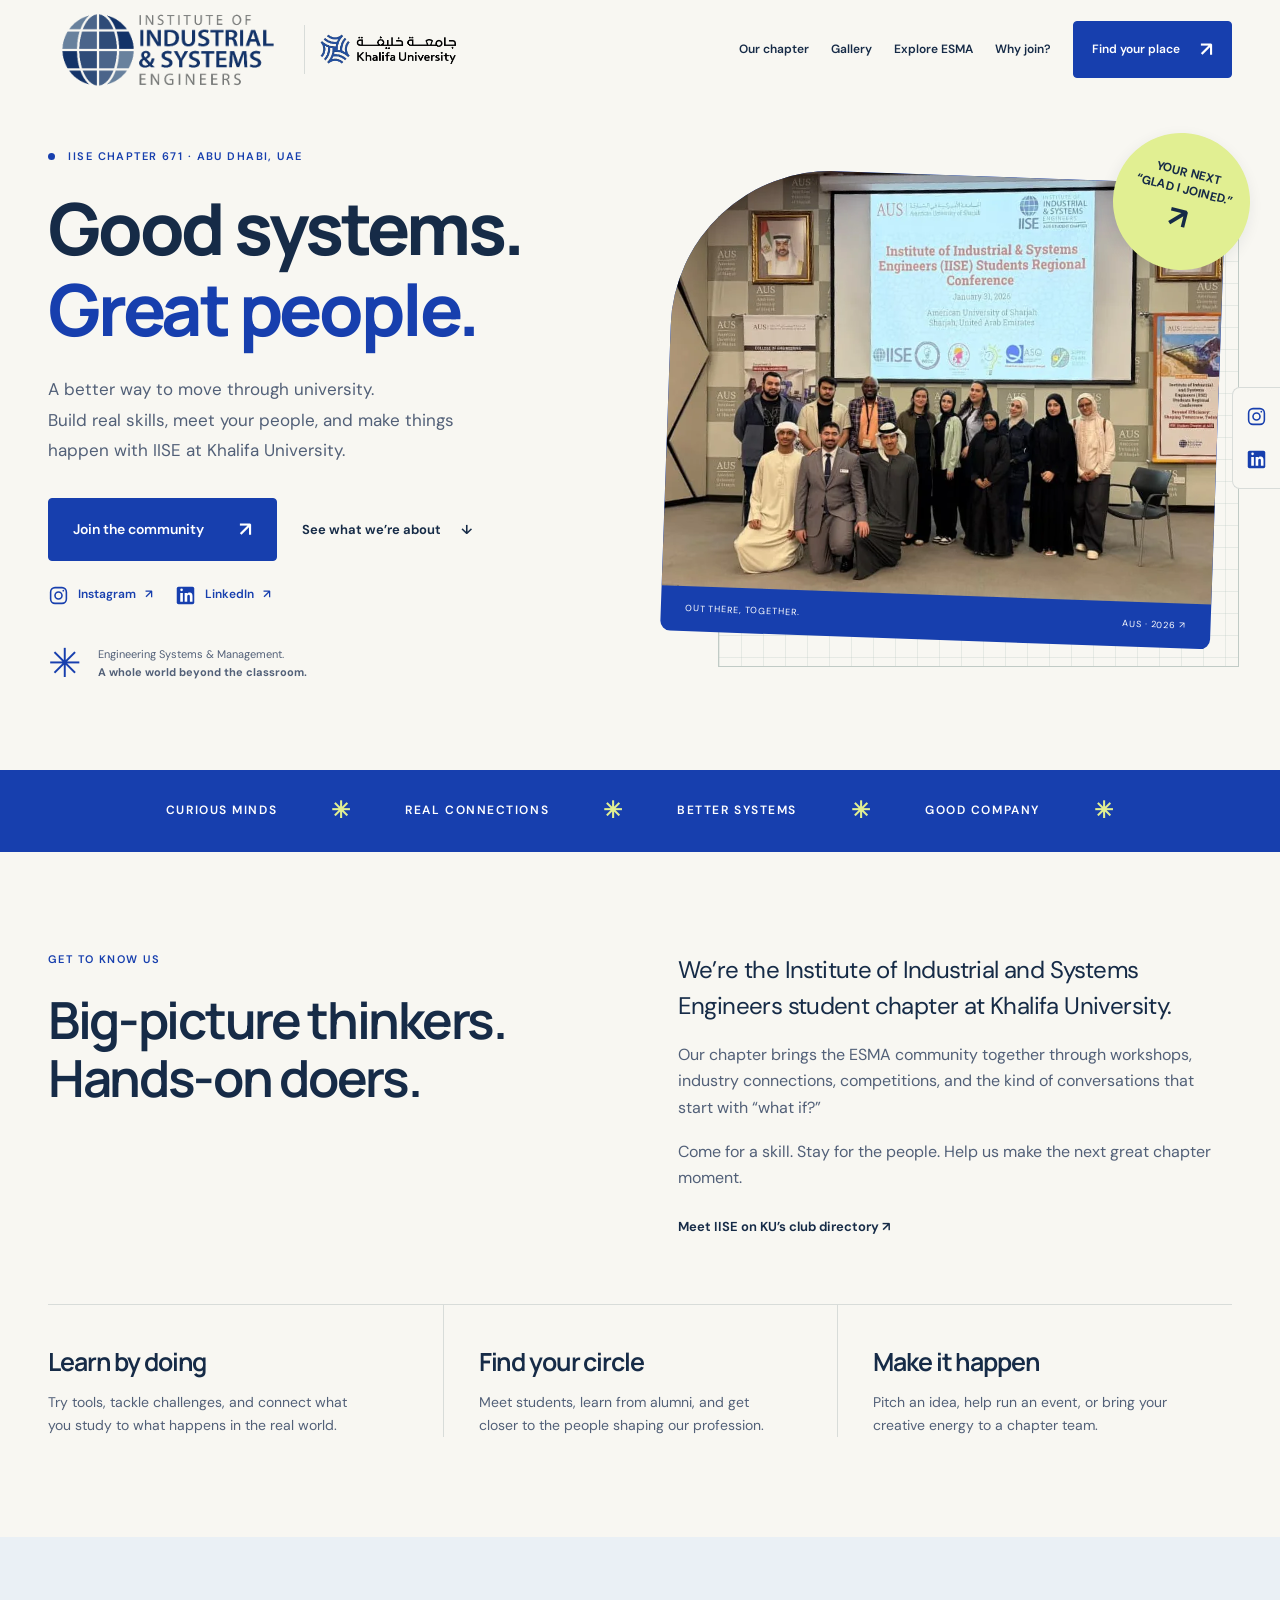
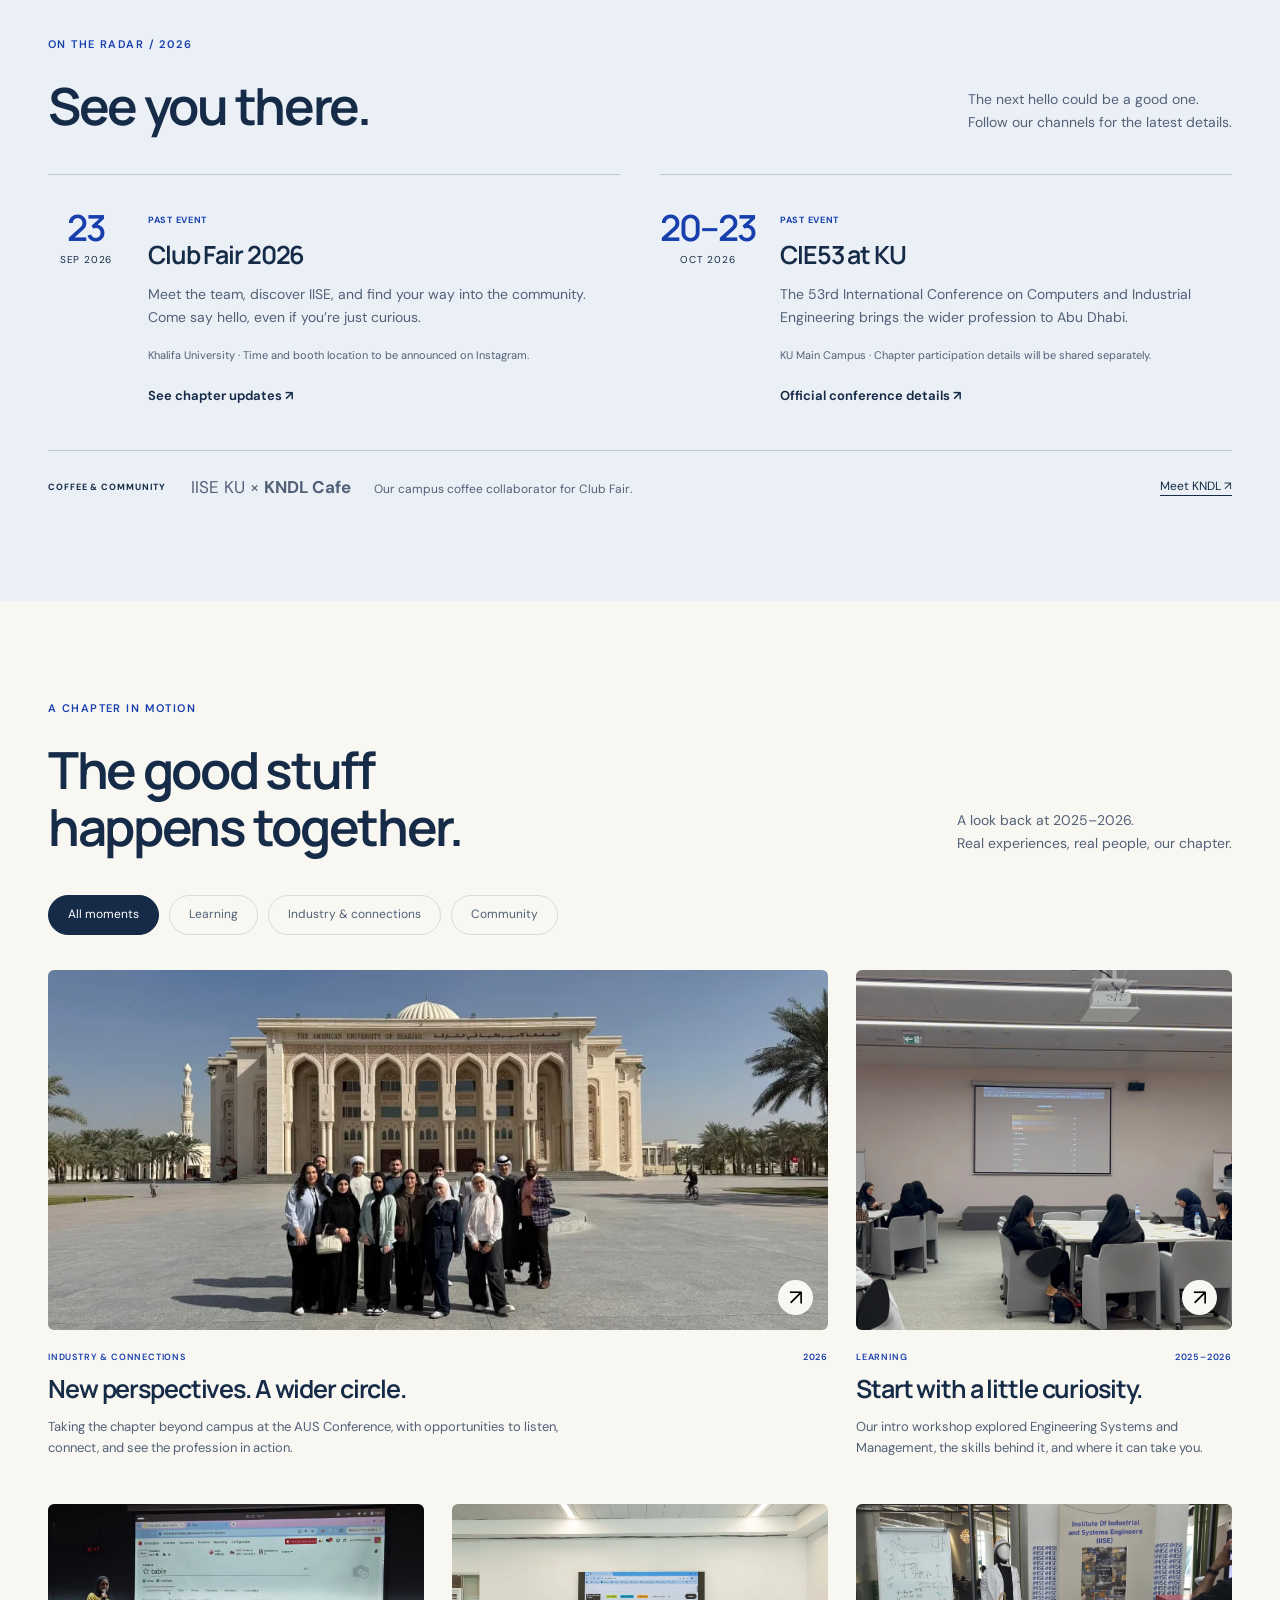
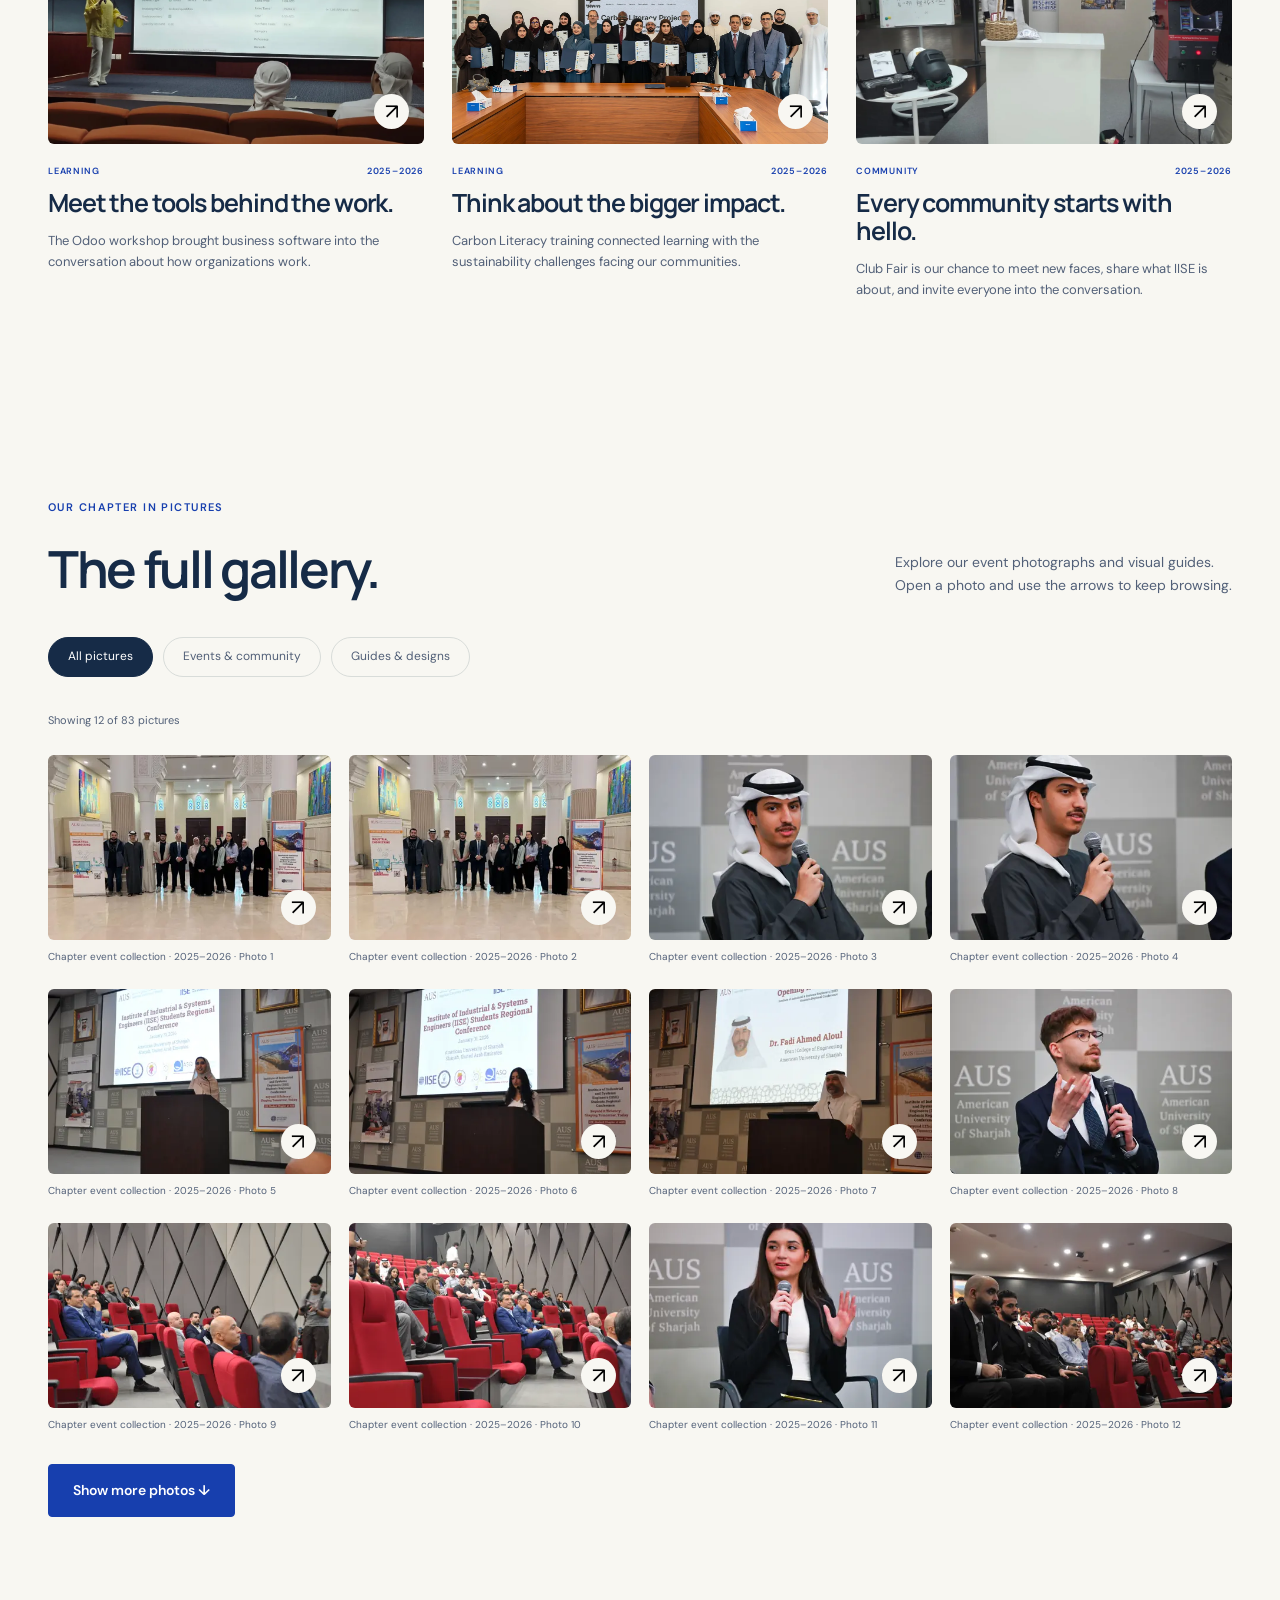
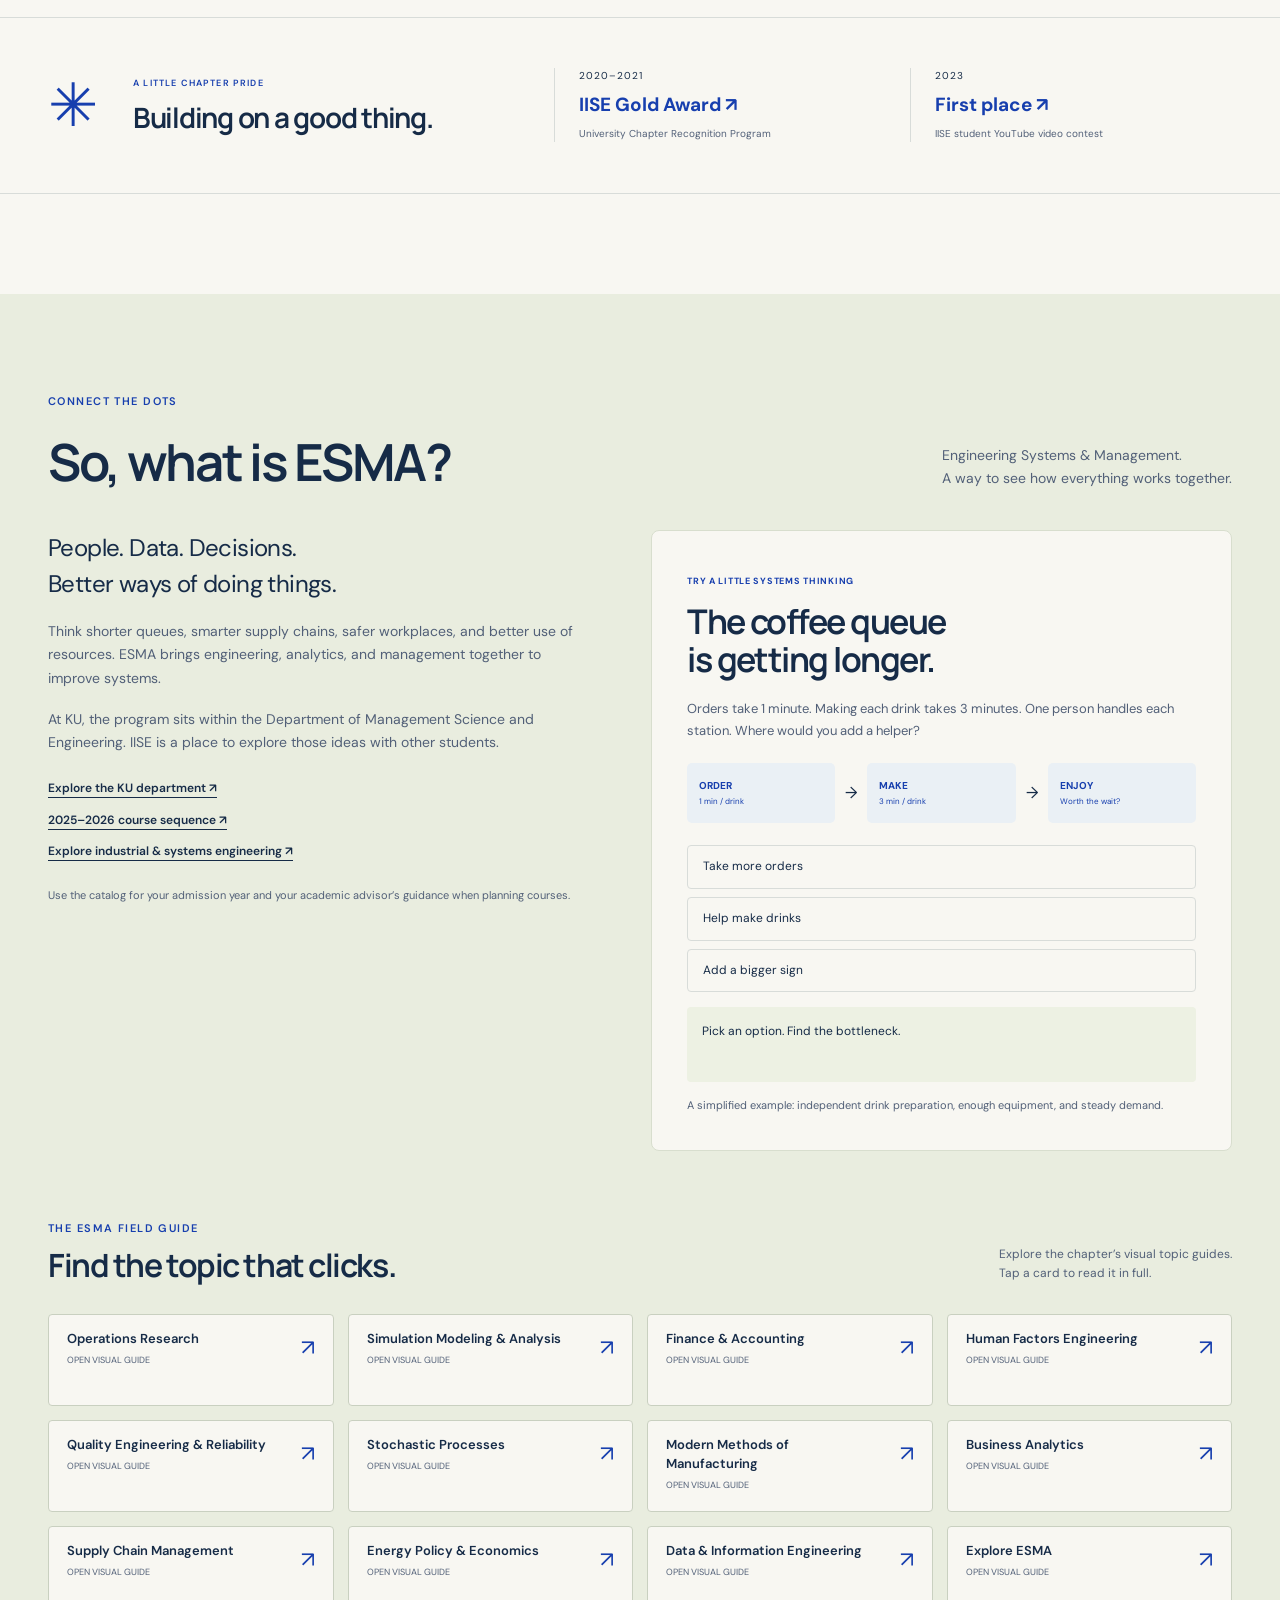
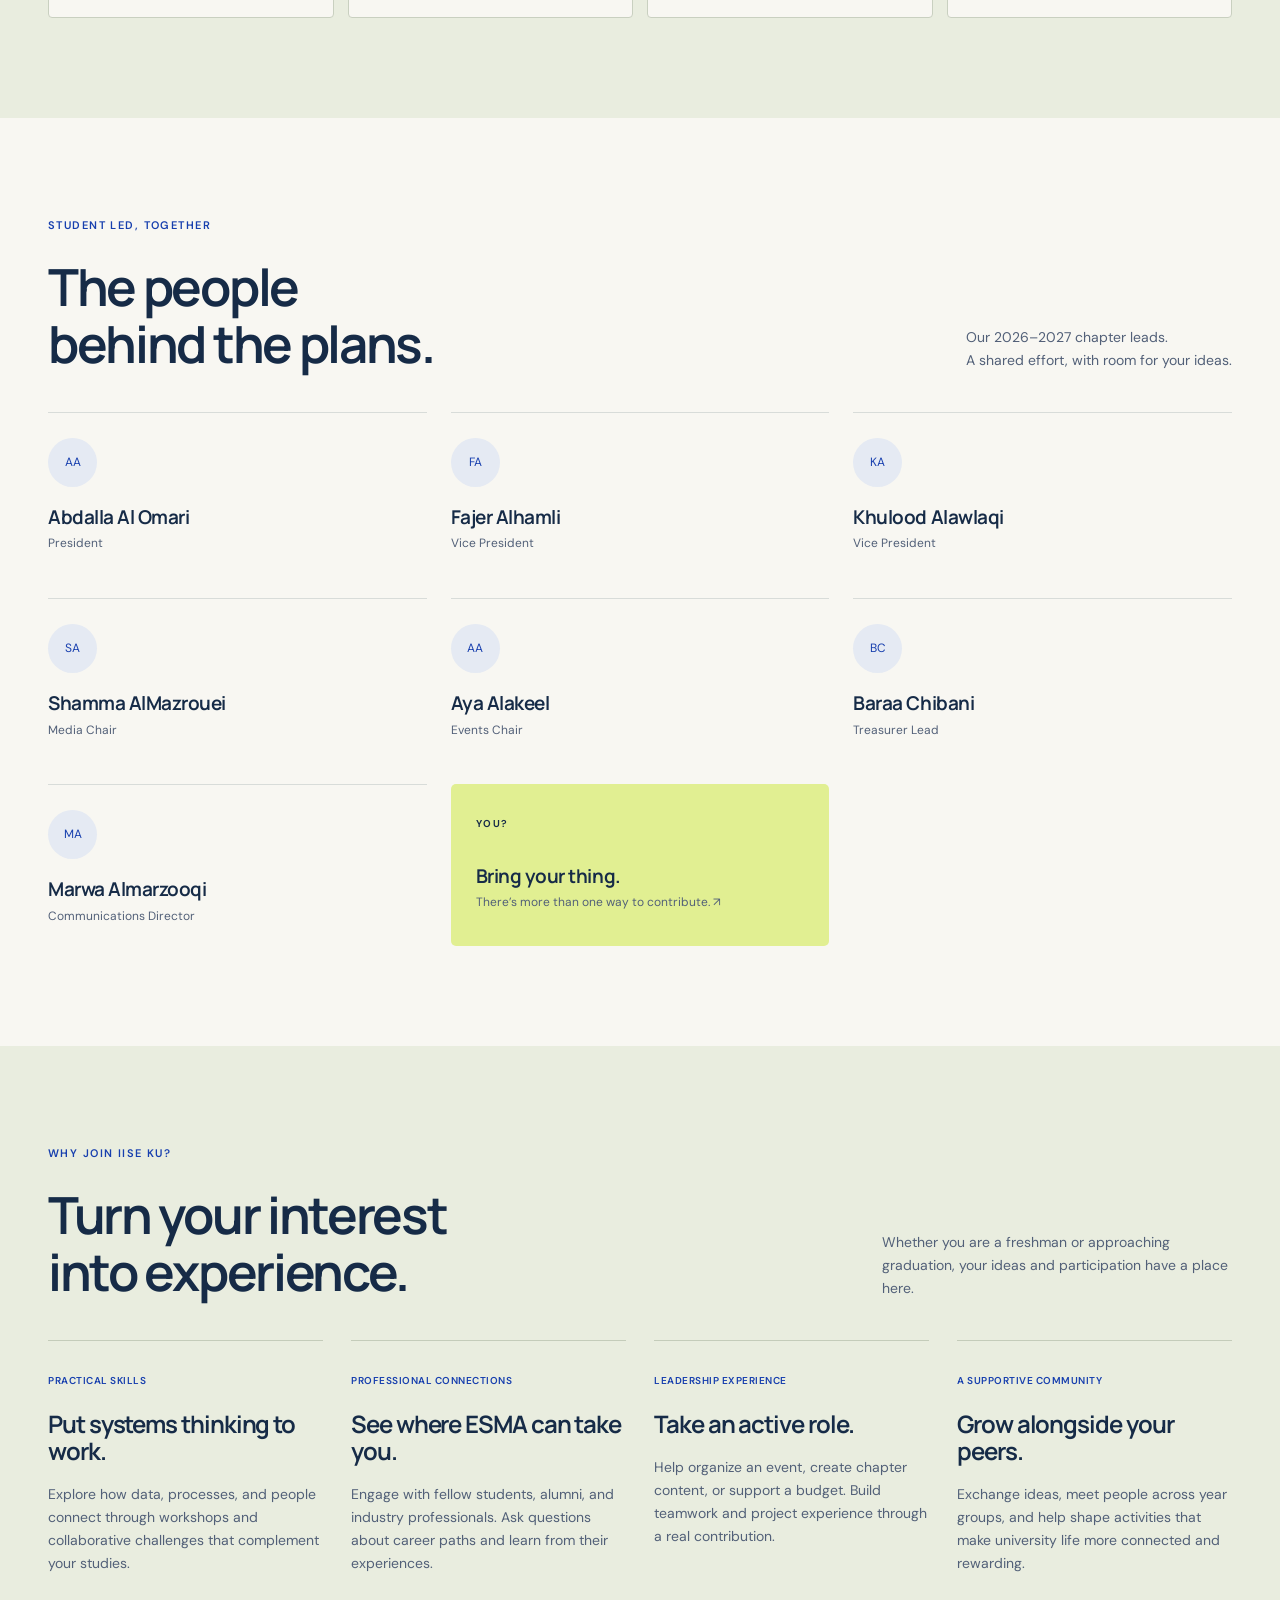
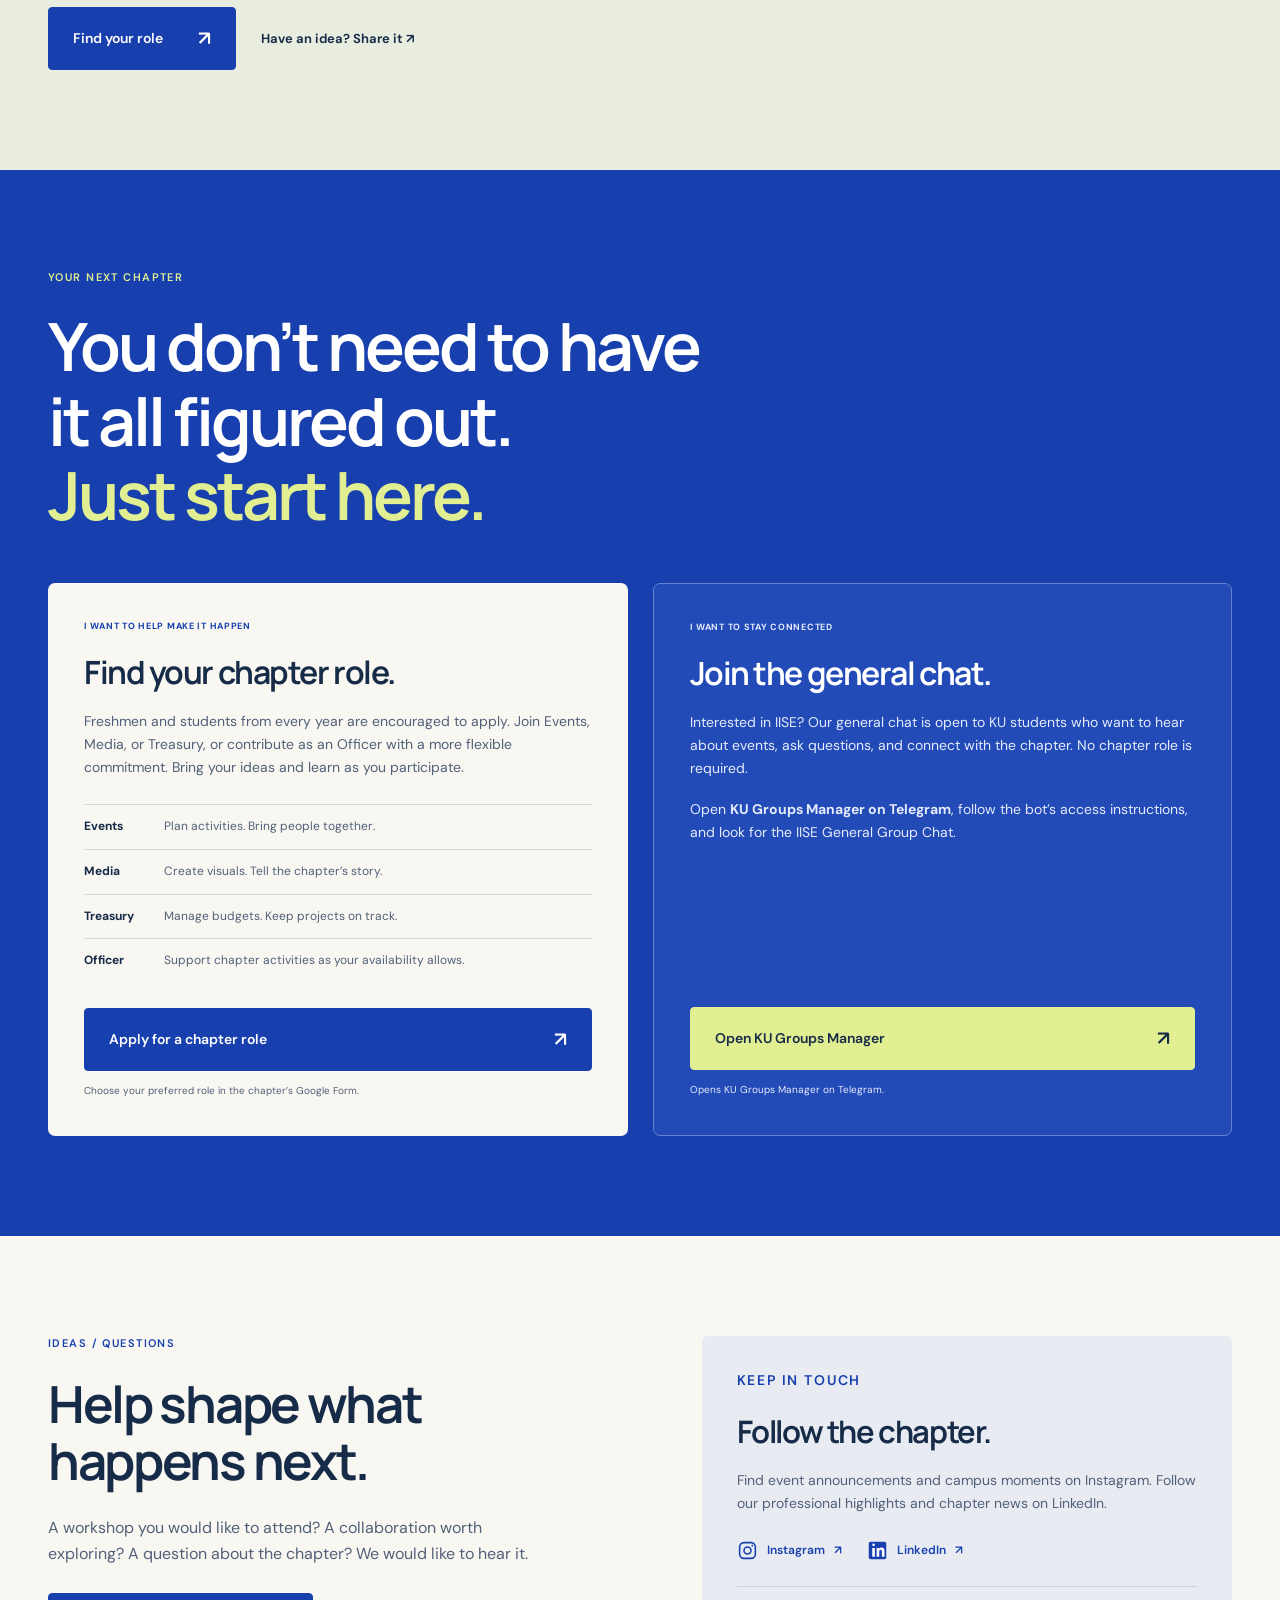
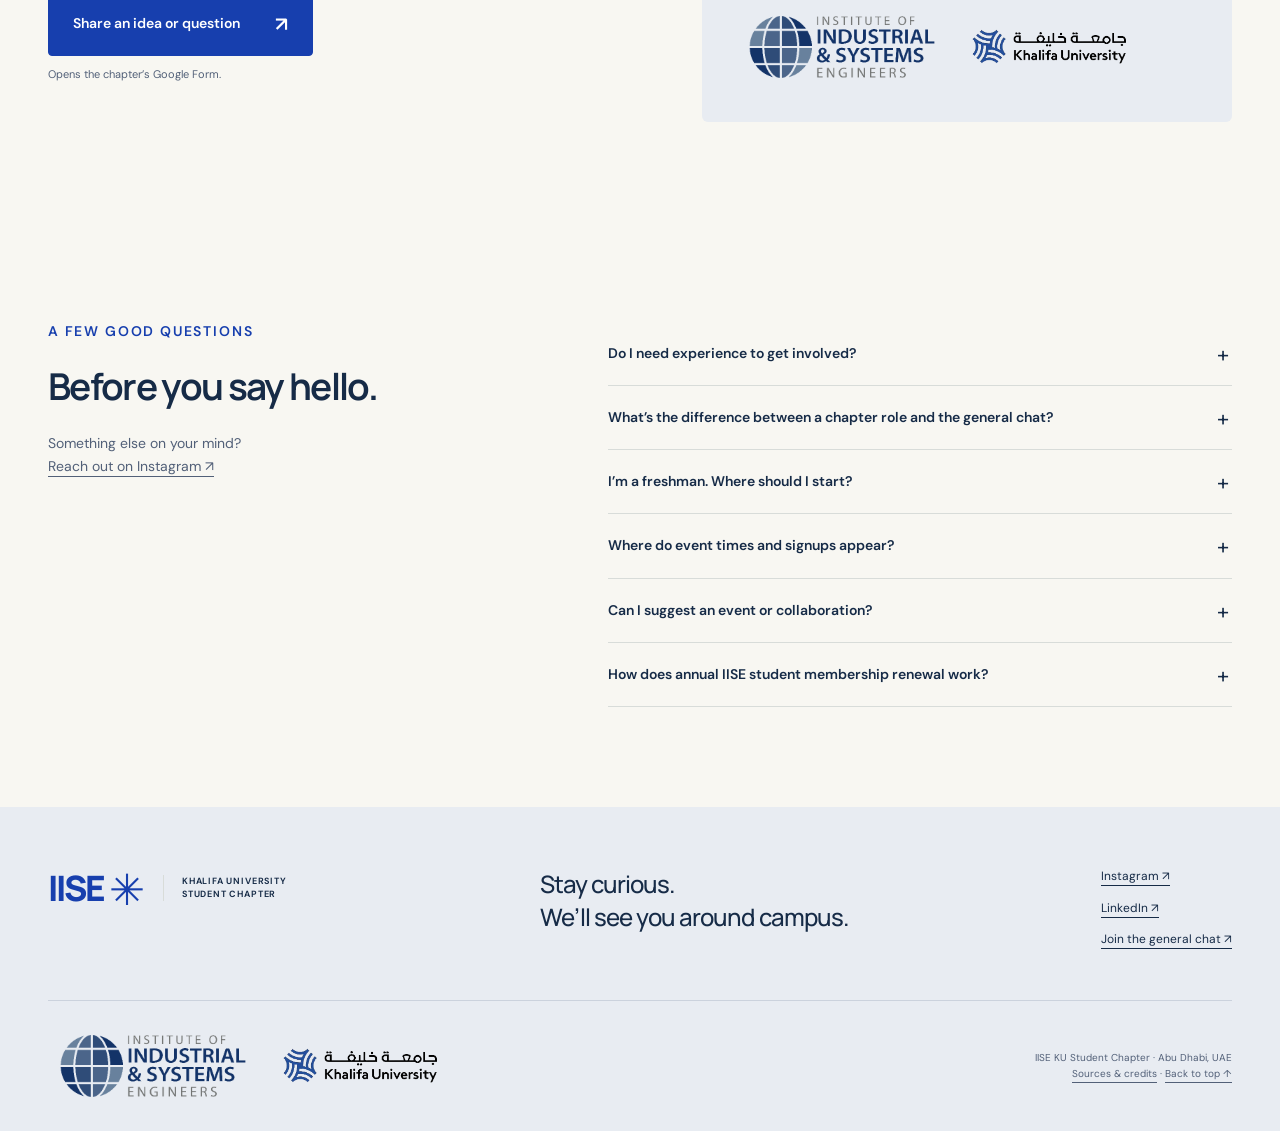
==== commit 4513dac6: "Fix_02" ====
--- a/index.html
+++ b/index.html
@@ -25,9 +25,9 @@
 <section class="section explore" id="explore"><div class="wrap"><div class="section-top"><div><p class="eyebrow">CONNECT THE DOTS</p><h2>So, what is ESMA?</h2></div><p>Engineering Systems &amp; Management.<br>A way to see how everything works together.</p></div><div class="explore-layout"><div class="explore-copy"><p class="large-copy">People. Data. Decisions.<br>Better ways of doing things.</p><p>Think shorter queues, smarter supply chains, safer workplaces, and better use of resources. ESMA brings engineering, analytics, and management together to improve systems.</p><p>At KU, the program sits within the Department of Management Science and Engineering. IISE is a place to explore those ideas with other students.</p><div class="resource-links"><a href="https://www.ku.ac.ae/academics/college-of-engineering/department/department-of-management-science-and-engineering" target="_blank" rel="noopener noreferrer">Explore the KU department ↗</a><a href="https://iq5.smartcatalogiq.com/catalogs/khalifa-university/2025-2026/undergraduate-catalog/college-of-engineering-and-physical-sciences/department-of-management-science-and-engineering/bachelor-of-science-in-engineering-systems-and-management/typical-course-sequence-for-bsc-in-engineering-systems-and-management" target="_blank" rel="noopener noreferrer">2025–2026 course sequence ↗</a><a href="https://www.iise.org/Print/?Site=Main&amp;id=43631" target="_blank" rel="noopener noreferrer">Explore industrial &amp; systems engineering ↗</a></div><p class="fine">Use the catalog for your admission year and your academic advisor’s guidance when planning courses.</p></div><div class="challenge"><span class="tag">TRY A LITTLE SYSTEMS THINKING</span><h3>The coffee queue<br>is getting longer.</h3><p>Orders take 1 minute. Making each drink takes 3 minutes. One person handles each station. Where would you add a helper?</p><div class="flow" aria-hidden="true"><div><strong>ORDER</strong><small>1 min / drink</small></div><span>→</span><div><strong>MAKE</strong><small>3 min / drink</small></div><span>→</span><div><strong>ENJOY</strong><small>Worth the wait?</small></div></div><div class="quiz-options"><button data-answer="order">Take more orders</button><button data-answer="make">Help make drinks</button><button data-answer="sign">Add a bigger sign</button></div><div id="quiz-result" class="quiz-result" aria-live="polite">Pick an option. Find the bottleneck.</div><p class="fine">A simplified example: independent drink preparation, enough equipment, and steady demand.</p></div></div>
 <div class="guide-heading"><div><p class="eyebrow">THE ESMA FIELD GUIDE</p><h3>Find the topic that clicks.</h3></div><p>Explore the chapter’s visual topic guides.<br>Tap a card to read it in full.</p></div><div class="guide-grid" id="guides"></div><noscript><p>Topic guides are available in the site’s assets folder. Enable JavaScript for the gallery and coffee challenge.</p></noscript></div></section>
 <section class="section wrap" id="team"><div class="section-top"><div><p class="eyebrow">STUDENT LED, TOGETHER</p><h2>The people<br>behind the plans.</h2></div><p>Our 2026–2027 chapter leads.<br>A shared effort, with room for your ideas.</p></div><div class="team-grid"><article><span>AA</span><h3>Abdalla Al Omari</h3><p>President</p></article><article><span>FA</span><h3>Fajer Alhamli</h3><p>Vice President</p></article><article><span>KA</span><h3>Khulood Alawlaqi</h3><p>Vice President</p></article><article><span>SA</span><h3>Shamma AlMazrouei</h3><p>Media Chair</p></article><article><span>AA</span><h3>Aya Alakeel</h3><p>Events Chair</p></article><article><span>BC</span><h3>Baraa Chibani</h3><p>Treasurer Lead</p></article><article><span>MA</span><h3>Marwa Almarzooqi</h3><p>Communications Director</p></article><a class="team-invite" href="#join"><span>YOU?</span><h3>Bring your thing.</h3><p>There’s more than one way to contribute. ↗</p></a></div></section>
-<section class="section why-join" id="why-join"><div class="wrap"><div class="section-top"><div><p class="eyebrow">WHY JOIN IISE KU?</p><h2>Turn your interest<br>into experience.</h2></div><p>Whether you are a freshman or approaching graduation, your ideas and participation have a place here.</p></div><div class="benefits-grid"><article><span>PRACTICAL SKILLS</span><h3>Put systems thinking to work.</h3><p>Explore how data, processes, and people connect through workshops and collaborative challenges that complement your studies.</p></article><article><span>PROFESSIONAL CONNECTIONS</span><h3>See where ESMA can take you.</h3><p>Engage with fellow students, alumni, and industry professionals. Ask questions about career paths and learn from their experiences.</p></article><article><span>LEADERSHIP EXPERIENCE</span><h3>Take an active role.</h3><p>Help organize an event, create chapter content, or support a budget. Build teamwork and project experience through a real contribution.</p></article><article><span>A SUPPORTIVE COMMUNITY</span><h3>Grow alongside your peers.</h3><p>Exchange ideas, meet people across year groups, and help shape activities that make university life more connected and rewarding.</p></article></div><div class="buttons"><a class="button" href="#join">Find your role <span>↗</span></a><a class="text-link" href="#ideas">Have an idea? Share it ↗</a></div></div></section><section class="join-section" id="join"><div class="wrap section"><p class="eyebrow">YOUR NEXT CHAPTER</p><h2>You don’t need to have<br>it all figured out.<br><em>Just start here.</em></h2><div class="join-grid"><article class="join-card"><span class="tag">I WANT TO HELP MAKE IT HAPPEN</span><h3>Find your chapter role.</h3><p>Freshmen and students from every year are encouraged to apply. Join Events, Media, or Treasury, or contribute as an Officer with a more flexible commitment. Bring your ideas and learn as you participate.</p><ul class="team-options"><li><strong>Events</strong><span>Plan activities. Bring people together.</span></li><li><strong>Media</strong><span>Create visuals. Tell the chapter’s story.</span></li><li><strong>Treasury</strong><span>Manage budgets. Keep projects on track.</span></li><li><strong>Officer</strong><span>Support chapter activities as your availability allows.</span></li></ul><a href="https://forms.gle/TjHZurcV1SX2eLfQA" target="_blank" rel="noopener noreferrer" class="button">Apply for a chapter role <span>↗</span></a><small>Choose your preferred role in the chapter’s Google Form.</small></article><article class="join-card casual"><span class="tag">I WANT TO STAY CONNECTED</span><h3>Join the general chat.</h3><p>Interested in IISE? Our general chat is open to KU students who want to hear about events, ask questions, and connect with the chapter. No chapter role is required.</p><p>Complete the short verification form with your <strong>name and KU student ID</strong>. This helps us keep the group for KU students and prevent advertisements and spam.</p><p>After we review your details, the chapter team will add you to the chat.</p><a href="https://forms.gle/2KM4PqzrxXnq3FNB6" target="_blank" rel="noopener noreferrer" class="button light">Request to join the general chat <span>↗</span></a><small>Name and KU student ID required. Access is added after review.</small></article></div></div></section>
-<section class="section wrap ideas-section" id="ideas"><div><p class="eyebrow">IDEAS / QUESTIONS</p><h2>Help shape what<br>happens next.</h2><p>A workshop you would like to attend? A collaboration worth exploring? A question about the chapter? We would like to hear it.</p><a class="button" href="https://forms.gle/Qg3cp1xDsP3H92Fh9" target="_blank" rel="noopener noreferrer">Share an idea or question <span>↗</span></a><p class="fine">Opens the chapter’s Google Form.</p></div><div class="social-panel"><p class="eyebrow">KEEP IN TOUCH</p><h3>Follow the chapter.</h3><p>Find event announcements and campus moments on Instagram. Follow our professional highlights and chapter news on LinkedIn.</p><div class="social-links"><a href="https://www.instagram.com/iise.ku/" target="_blank" rel="noopener noreferrer"><svg viewbox="0 0 24 24" aria-hidden="true"><rect x="3" y="3" width="18" height="18" rx="5" fill="none" stroke="currentColor" stroke-width="1.8"></rect><circle cx="12" cy="12" r="4" fill="none" stroke="currentColor" stroke-width="1.8"></circle><circle cx="17.5" cy="6.5" r="1" fill="currentColor"></circle></svg><span>Instagram</span><span aria-hidden="true">↗</span></a><a href="https://www.linkedin.com/company/khalifa-university-iise-student-chapter/" target="_blank" rel="noopener noreferrer"><svg viewbox="0 0 24 24" aria-hidden="true"><rect x="2" y="2" width="20" height="20" rx="2" fill="currentColor"></rect><path fill="var(--social-icon-fill,#fff)" d="M6 9h3v10H6zm1.5-5a1.5 1.5 0 1 0 0 3 1.5 1.5 0 0 0 0-3M11 9h3v1.3c.6-1 1.4-1.6 2.8-1.6 2.3 0 3.2 1.5 3.2 4V19h-3v-5.6c0-1.4-.3-2.2-1.4-2.2s-1.6.8-1.6 2.2V19h-3z"></path></svg><span>LinkedIn</span><span aria-hidden="true">↗</span></a></div><div class="official-logos"><img src="assets/iise-logo.png" alt="IISE" width="100" height="100"><img src="assets/ku-logo.png" alt="Khalifa University" width="200" height="70"></div></div></section><section class="section wrap faq"><div><p class="eyebrow">A FEW GOOD QUESTIONS</p><h2>Before you say hello.</h2><p>Something else on your mind?<br><a href="https://www.instagram.com/iise.ku/" target="_blank" rel="noopener noreferrer">Reach out on Instagram ↗</a></p></div><div><details><summary>Do I need experience to get involved?</summary><p>You do not need prior chapter experience. If you are willing to participate and learn, apply to Events, Media, Treasury, or an Officer role. Tell us what interests you and what you would like to contribute.</p></details><details><summary>What’s the difference between a chapter role and the general chat?</summary><p>Apply through the chapter signup form for Events, Media, Treasury, or an Officer role. Officers contribute with more flexibility as their availability allows. To stay connected without taking on a role, request access to the general chat through our <a href="https://forms.gle/2KM4PqzrxXnq3FNB6" target="_blank" rel="noopener noreferrer">KU student verification form</a>. Provide your name and KU student ID, and the chapter team will add you after reviewing your details.</p></details><details><summary>I’m a freshman. Where should I start?</summary><p>Apply to a team! We encourage freshmen to participate from the start. You do not need to have everything figured out before contributing. If your schedule feels pressured, joining as an Officer offers a more flexible way to stay involved.</p></details><details><summary>Where do event times and signups appear?</summary><p>Check our Instagram and chapter groups for the latest announcements, locations, and registration details. LinkedIn is where you can follow chapter news and professional highlights.</p></details><details><summary>Can I suggest an event or collaboration?</summary><p>Yes. Use our <a href="https://forms.gle/Qg3cp1xDsP3H92Fh9" target="_blank" rel="noopener noreferrer">Ideas / Questions form</a> to suggest an activity, propose a collaboration, or ask a question. Students, alumni, and potential collaborators are welcome to contribute.</p></details><details><summary>How does annual IISE student membership renewal work?</summary><p>KU sends out an IISE student membership renewal each academic year. Watch for the university’s announcement and follow its instructions and deadlines. Applying to a chapter team or joining a group does not replace that annual renewal process. For wider membership information, visit <a href="https://www.iise.org/" target="_blank" rel="noopener noreferrer">IISE’s website</a>.</p></details></div></section>
+<section class="section why-join" id="why-join"><div class="wrap"><div class="section-top"><div><p class="eyebrow">WHY JOIN IISE KU?</p><h2>Turn your interest<br>into experience.</h2></div><p>Whether you are a freshman or approaching graduation, your ideas and participation have a place here.</p></div><div class="benefits-grid"><article><span>PRACTICAL SKILLS</span><h3>Put systems thinking to work.</h3><p>Explore how data, processes, and people connect through workshops and collaborative challenges that complement your studies.</p></article><article><span>PROFESSIONAL CONNECTIONS</span><h3>See where ESMA can take you.</h3><p>Engage with fellow students, alumni, and industry professionals. Ask questions about career paths and learn from their experiences.</p></article><article><span>LEADERSHIP EXPERIENCE</span><h3>Take an active role.</h3><p>Help organize an event, create chapter content, or support a budget. Build teamwork and project experience through a real contribution.</p></article><article><span>A SUPPORTIVE COMMUNITY</span><h3>Grow alongside your peers.</h3><p>Exchange ideas, meet people across year groups, and help shape activities that make university life more connected and rewarding.</p></article></div><div class="buttons"><a class="button" href="#join">Find your role <span>↗</span></a><a class="text-link" href="#ideas">Have an idea? Share it ↗</a></div></div></section><section class="join-section" id="join"><div class="wrap section"><p class="eyebrow">YOUR NEXT CHAPTER</p><h2>You don’t need to have<br>it all figured out.<br><em>Just start here.</em></h2><div class="join-grid"><article class="join-card"><span class="tag">I WANT TO HELP MAKE IT HAPPEN</span><h3>Find your chapter role.</h3><p>Freshmen and students from every year are encouraged to apply. Join Events, Media, or Treasury, or contribute as an Officer with a more flexible commitment. Bring your ideas and learn as you participate.</p><ul class="team-options"><li><strong>Events</strong><span>Plan activities. Bring people together.</span></li><li><strong>Media</strong><span>Create visuals. Tell the chapter’s story.</span></li><li><strong>Treasury</strong><span>Manage budgets. Keep projects on track.</span></li><li><strong>Officer</strong><span>Support chapter activities as your availability allows.</span></li></ul><a href="https://forms.gle/TjHZurcV1SX2eLfQA" target="_blank" rel="noopener noreferrer" class="button">Apply for a chapter role <span>↗</span></a><small>Choose your preferred role in the chapter’s Google Form.</small></article><article class="join-card casual"><span class="tag">I WANT TO STAY CONNECTED</span><h3>Join the general chat.</h3><p>Interested in IISE? Our general chat is open to KU students who want to hear about events, ask questions, and connect with the chapter. No chapter role is required.</p><p>Open <strong>KU Groups Manager on Telegram</strong>, follow the bot’s access instructions, and look for the IISE General Group Chat.</p><a href="https://t.me/KULinksBot" target="_blank" rel="noopener noreferrer" class="button light">Open KU Groups Manager <span>↗</span></a><small>Opens KU Groups Manager on Telegram.</small></article></div></div></section>
+<section class="section wrap ideas-section" id="ideas"><div><p class="eyebrow">IDEAS / QUESTIONS</p><h2>Help shape what<br>happens next.</h2><p>A workshop you would like to attend? A collaboration worth exploring? A question about the chapter? We would like to hear it.</p><a class="button" href="https://forms.gle/Qg3cp1xDsP3H92Fh9" target="_blank" rel="noopener noreferrer">Share an idea or question <span>↗</span></a><p class="fine">Opens the chapter’s Google Form.</p></div><div class="social-panel"><p class="eyebrow">KEEP IN TOUCH</p><h3>Follow the chapter.</h3><p>Find event announcements and campus moments on Instagram. Follow our professional highlights and chapter news on LinkedIn.</p><div class="social-links"><a href="https://www.instagram.com/iise.ku/" target="_blank" rel="noopener noreferrer"><svg viewbox="0 0 24 24" aria-hidden="true"><rect x="3" y="3" width="18" height="18" rx="5" fill="none" stroke="currentColor" stroke-width="1.8"></rect><circle cx="12" cy="12" r="4" fill="none" stroke="currentColor" stroke-width="1.8"></circle><circle cx="17.5" cy="6.5" r="1" fill="currentColor"></circle></svg><span>Instagram</span><span aria-hidden="true">↗</span></a><a href="https://www.linkedin.com/company/khalifa-university-iise-student-chapter/" target="_blank" rel="noopener noreferrer"><svg viewbox="0 0 24 24" aria-hidden="true"><rect x="2" y="2" width="20" height="20" rx="2" fill="currentColor"></rect><path fill="var(--social-icon-fill,#fff)" d="M6 9h3v10H6zm1.5-5a1.5 1.5 0 1 0 0 3 1.5 1.5 0 0 0 0-3M11 9h3v1.3c.6-1 1.4-1.6 2.8-1.6 2.3 0 3.2 1.5 3.2 4V19h-3v-5.6c0-1.4-.3-2.2-1.4-2.2s-1.6.8-1.6 2.2V19h-3z"></path></svg><span>LinkedIn</span><span aria-hidden="true">↗</span></a></div><div class="official-logos"><img src="assets/iise-logo.png" alt="IISE" width="100" height="100"><img src="assets/ku-logo.png" alt="Khalifa University" width="200" height="70"></div></div></section><section class="section wrap faq"><div><p class="eyebrow">A FEW GOOD QUESTIONS</p><h2>Before you say hello.</h2><p>Something else on your mind?<br><a href="https://www.instagram.com/iise.ku/" target="_blank" rel="noopener noreferrer">Reach out on Instagram ↗</a></p></div><div><details><summary>Do I need experience to get involved?</summary><p>You do not need prior chapter experience. If you are willing to participate and learn, apply to Events, Media, Treasury, or an Officer role. Tell us what interests you and what you would like to contribute.</p></details><details><summary>What’s the difference between a chapter role and the general chat?</summary><p>Apply through the chapter signup form for Events, Media, Treasury, or an Officer role. Officers contribute with more flexibility as their availability allows. To stay connected without taking on a role, find the IISE General Group Chat through <a href="https://t.me/KULinksBot" target="_blank" rel="noopener noreferrer">KU Groups Manager on Telegram</a> and follow the bot’s access instructions.</p></details><details><summary>I’m a freshman. Where should I start?</summary><p>Apply to a team! We encourage freshmen to participate from the start. You do not need to have everything figured out before contributing. If your schedule feels pressured, joining as an Officer offers a more flexible way to stay involved.</p></details><details><summary>Where do event times and signups appear?</summary><p>Check our Instagram and chapter groups for the latest announcements, locations, and registration details. LinkedIn is where you can follow chapter news and professional highlights.</p></details><details><summary>Can I suggest an event or collaboration?</summary><p>Yes. Use our <a href="https://forms.gle/Qg3cp1xDsP3H92Fh9" target="_blank" rel="noopener noreferrer">Ideas / Questions form</a> to suggest an activity, propose a collaboration, or ask a question. Students, alumni, and potential collaborators are welcome to contribute.</p></details><details><summary>How does annual IISE student membership renewal work?</summary><p>KU sends out an IISE student membership renewal each academic year. Watch for the university’s announcement and follow its instructions and deadlines. Applying to a chapter team or joining a group does not replace that annual renewal process. For wider membership information, visit <a href="https://www.iise.org/" target="_blank" rel="noopener noreferrer">IISE’s website</a>.</p></details></div></section>
 </main>
-<footer><div class="wrap"><div class="footer-top"><a class="brand" href="#"><span class="brand-mark">IISE<span class="orbit">✳</span></span><span class="brand-label">KHALIFA UNIVERSITY<br>STUDENT CHAPTER</span></a><p>Stay curious.<br>We’ll see you around campus.</p><div><a href="https://www.instagram.com/iise.ku/" target="_blank" rel="noopener noreferrer">Instagram ↗</a><a href="https://www.linkedin.com/company/khalifa-university-iise-student-chapter/" target="_blank" rel="noopener noreferrer">LinkedIn ↗</a><a href="https://forms.gle/2KM4PqzrxXnq3FNB6" target="_blank" rel="noopener noreferrer">Join the general chat ↗</a></div></div><div class="footer-bottom"><div class="official-logos"><img src="assets/iise-logo.png" width="100" height="100" alt="Institute of Industrial and Systems Engineers"><img src="assets/ku-logo.png" width="200" height="70" alt="Khalifa University"></div><p>IISE KU Student Chapter · Abu Dhabi, UAE<br><a href="sources.html">Sources &amp; credits</a> · <a href="#main">Back to top ↑</a></p></div></div></footer>
+<footer><div class="wrap"><div class="footer-top"><a class="brand" href="#"><span class="brand-mark">IISE<span class="orbit">✳</span></span><span class="brand-label">KHALIFA UNIVERSITY<br>STUDENT CHAPTER</span></a><p>Stay curious.<br>We’ll see you around campus.</p><div><a href="https://www.instagram.com/iise.ku/" target="_blank" rel="noopener noreferrer">Instagram ↗</a><a href="https://www.linkedin.com/company/khalifa-university-iise-student-chapter/" target="_blank" rel="noopener noreferrer">LinkedIn ↗</a><a href="https://t.me/KULinksBot" target="_blank" rel="noopener noreferrer">Join the general chat ↗</a></div></div><div class="footer-bottom"><div class="official-logos"><img src="assets/iise-logo.png" width="100" height="100" alt="Institute of Industrial and Systems Engineers"><img src="assets/ku-logo.png" width="200" height="70" alt="Khalifa University"></div><p>IISE KU Student Chapter · Abu Dhabi, UAE<br><a href="sources.html">Sources &amp; credits</a> · <a href="#main">Back to top ↑</a></p></div></div></footer>
 <dialog id="lightbox" aria-labelledby="lightbox-caption"><div class="dialog-toolbar"><p id="lightbox-caption"></p><button id="close-lightbox" aria-label="Close image">Close ×</button></div><img id="lightbox-image" src="assets/hero.webp" alt=""><div class="gallery-navigation"><button id="gallery-prev" aria-label="Previous gallery photo" hidden>← Previous</button><button id="gallery-next" aria-label="Next gallery photo" hidden>Next →</button></div><a id="full-image" href="assets/hero.webp" target="_blank" rel="noopener noreferrer">Open full image ↗</a></dialog>
 </body></html>
